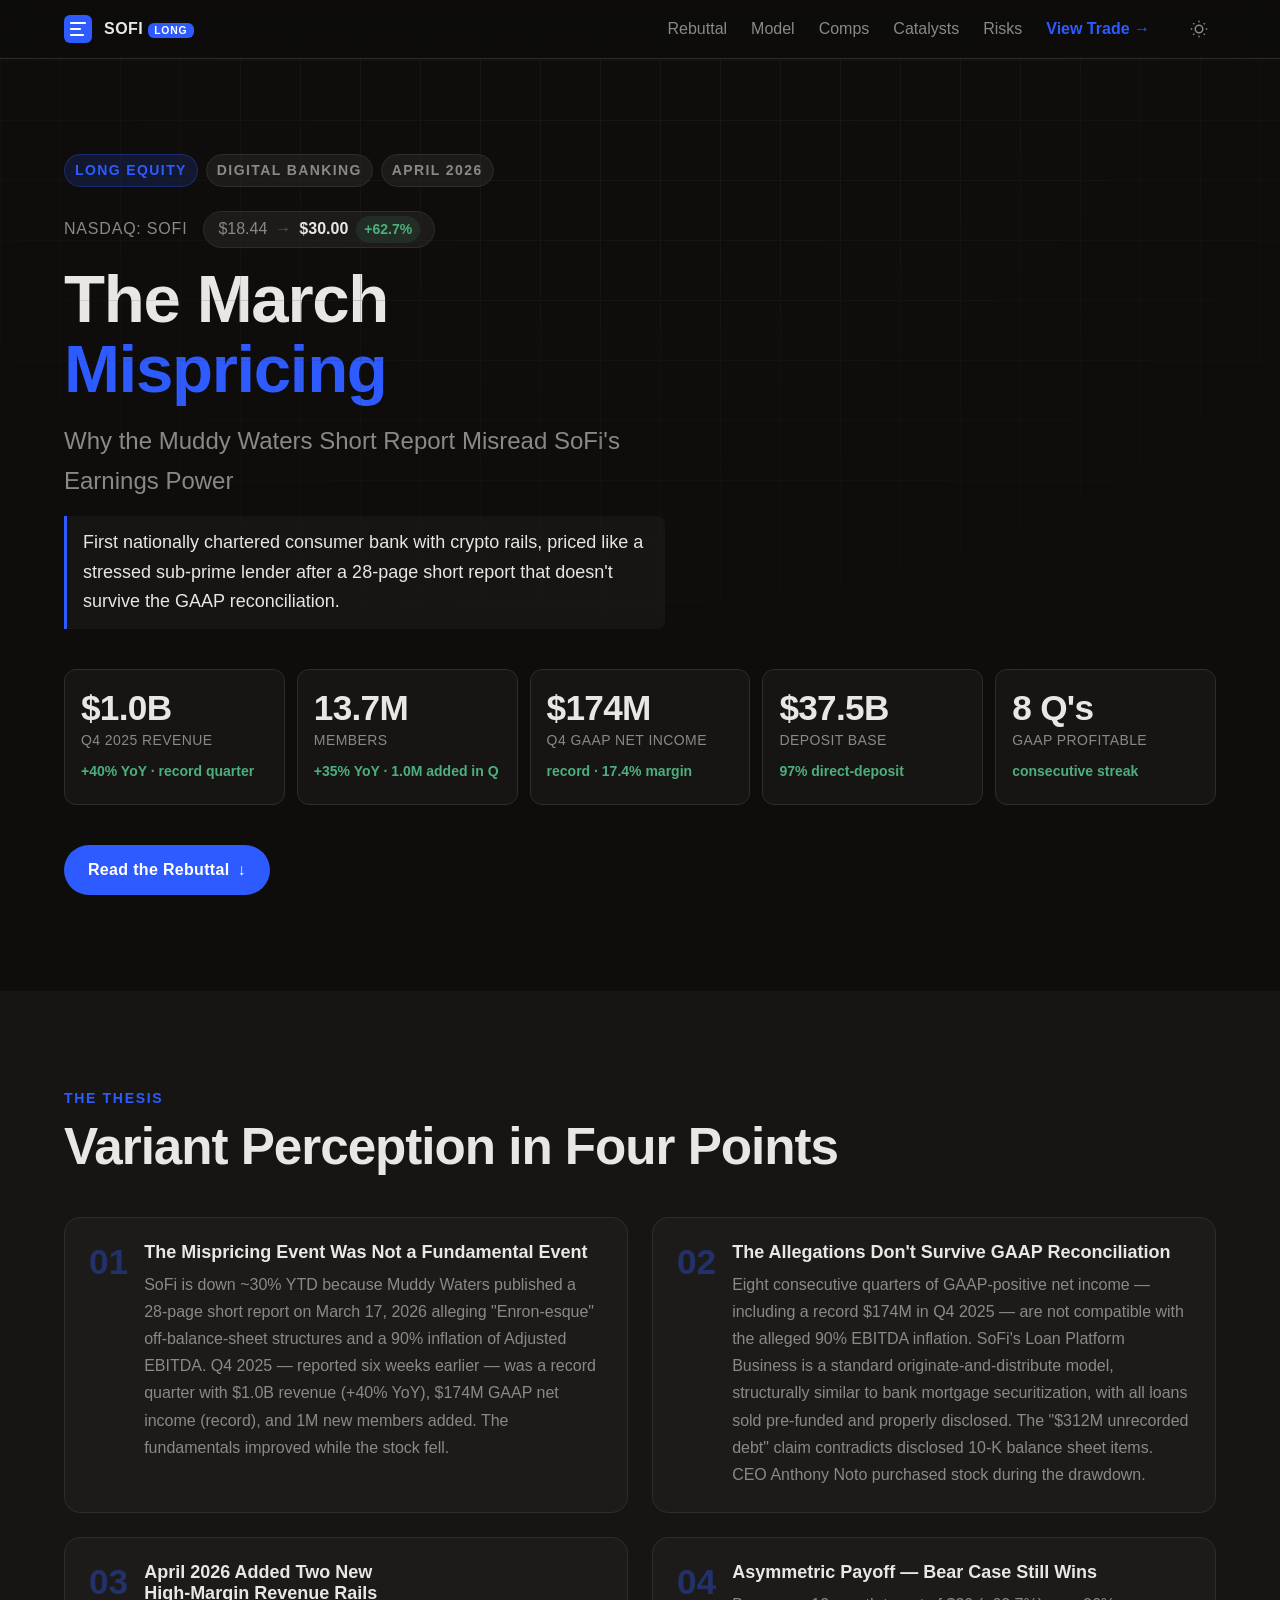
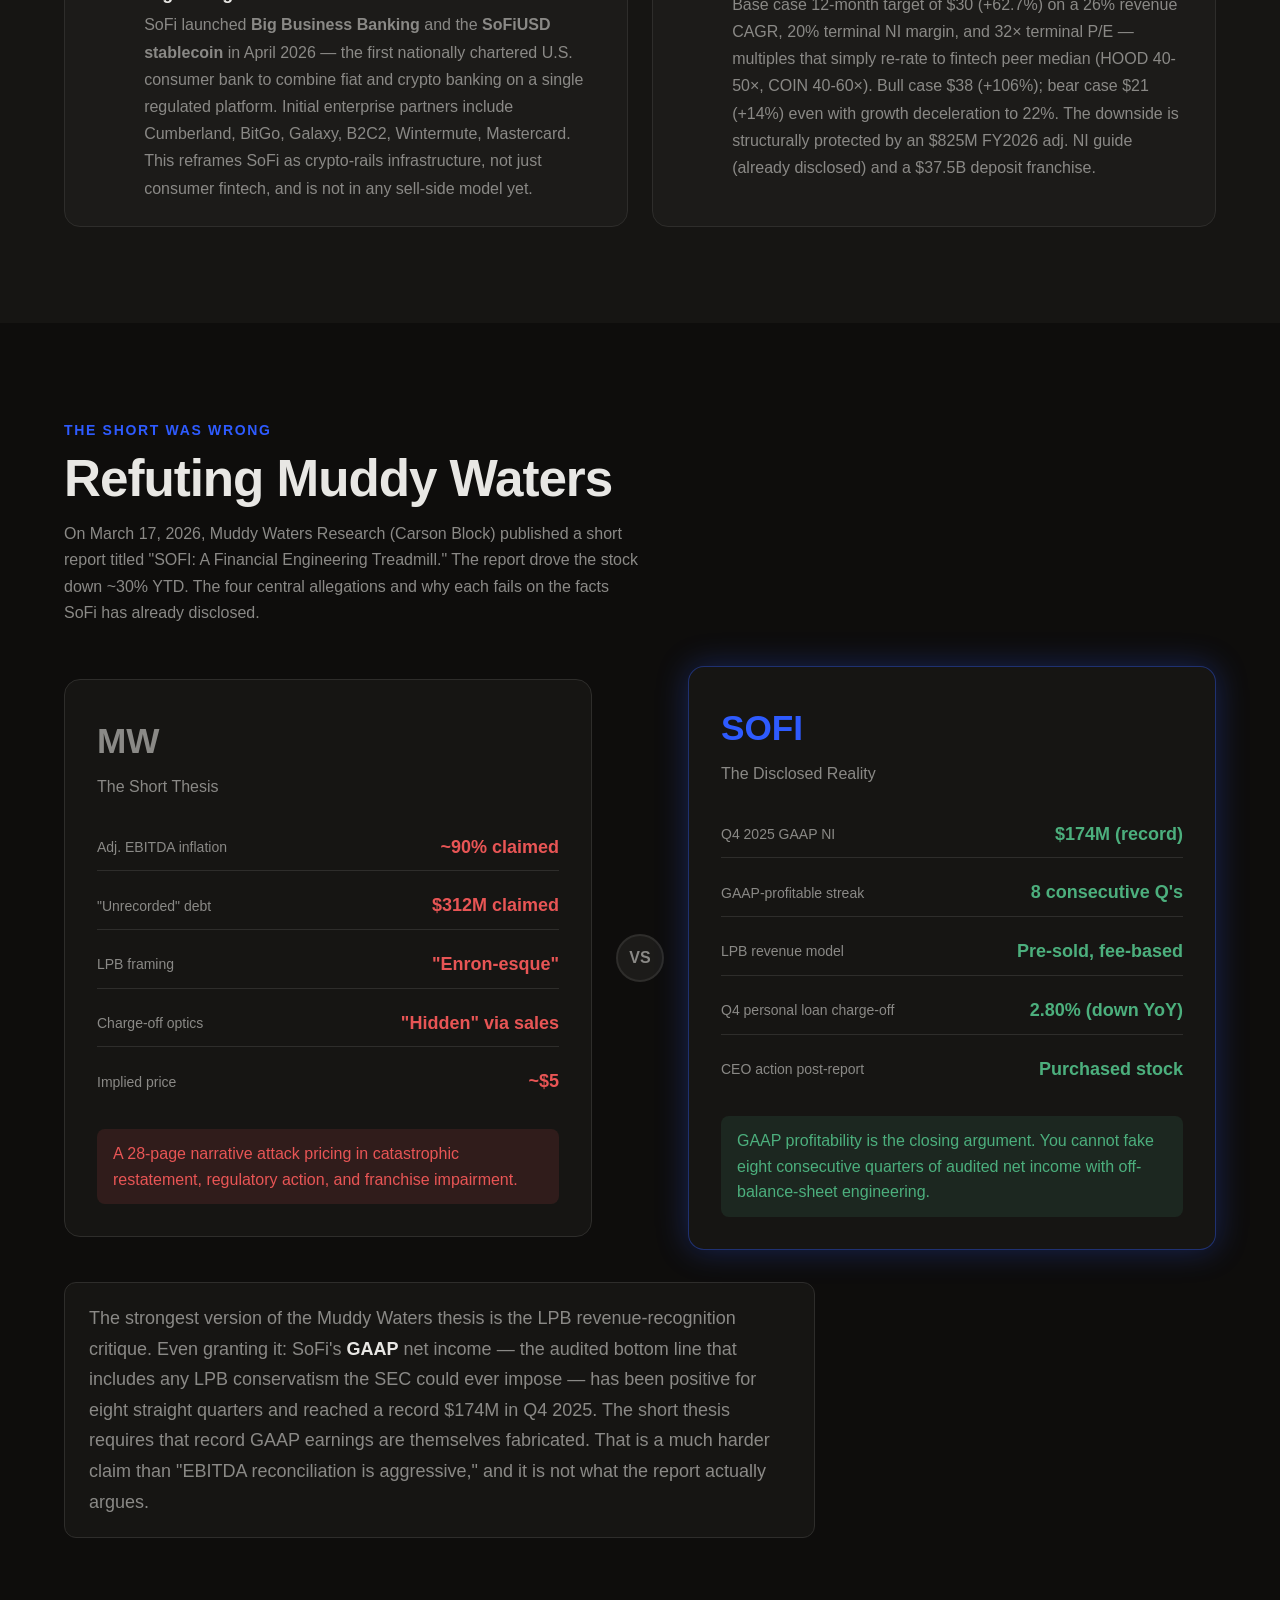
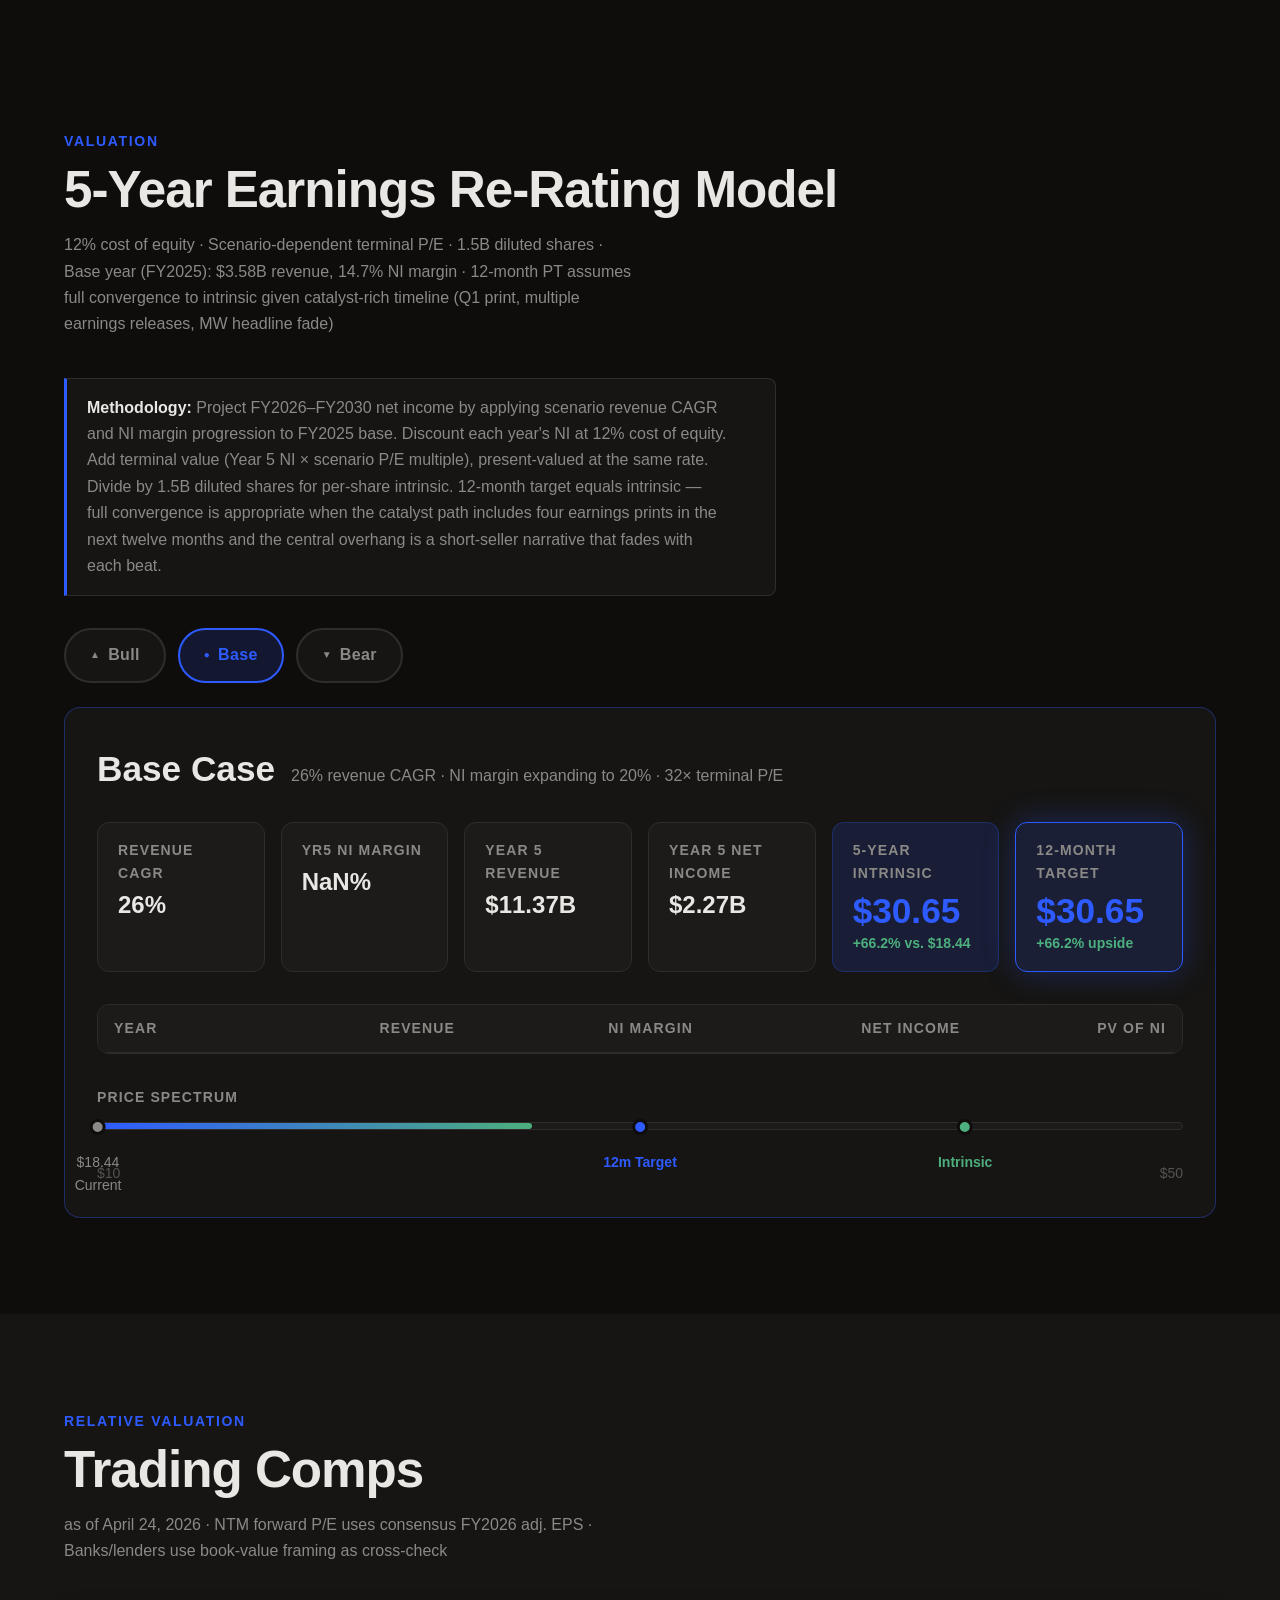
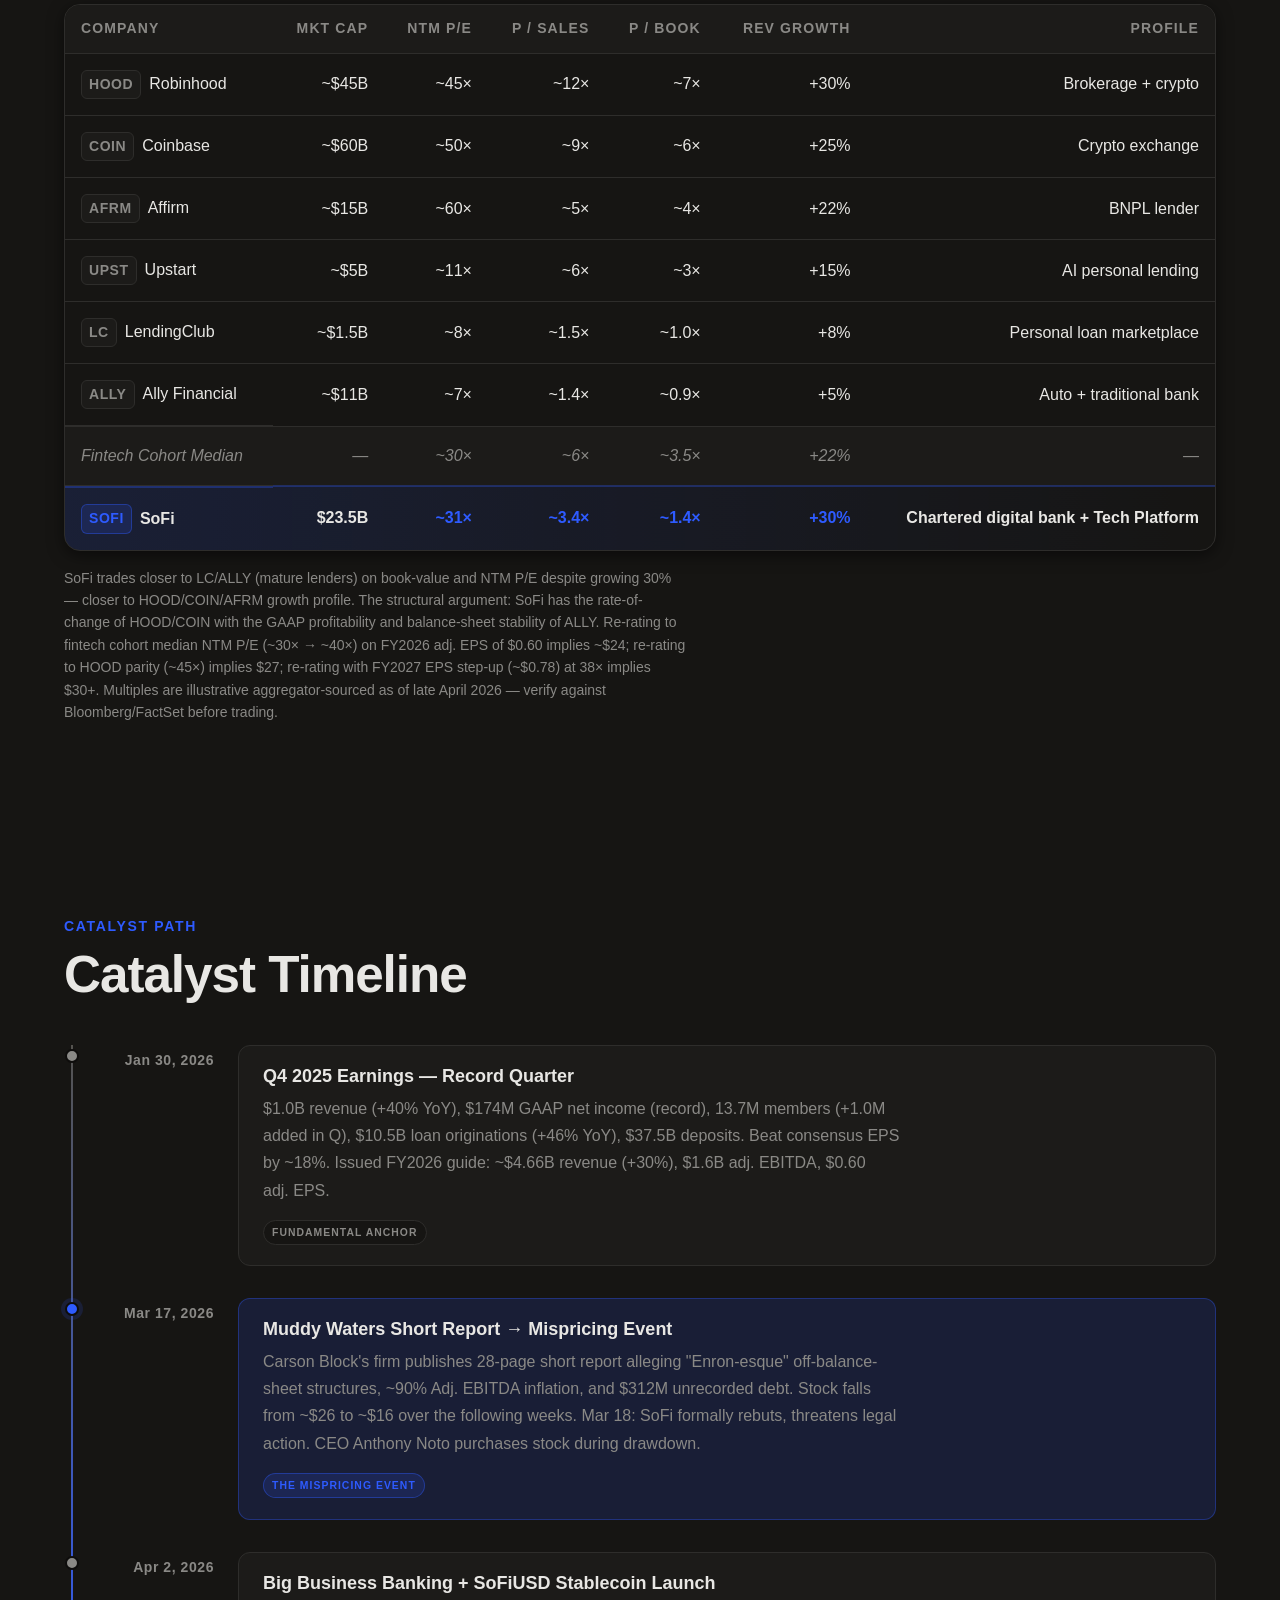
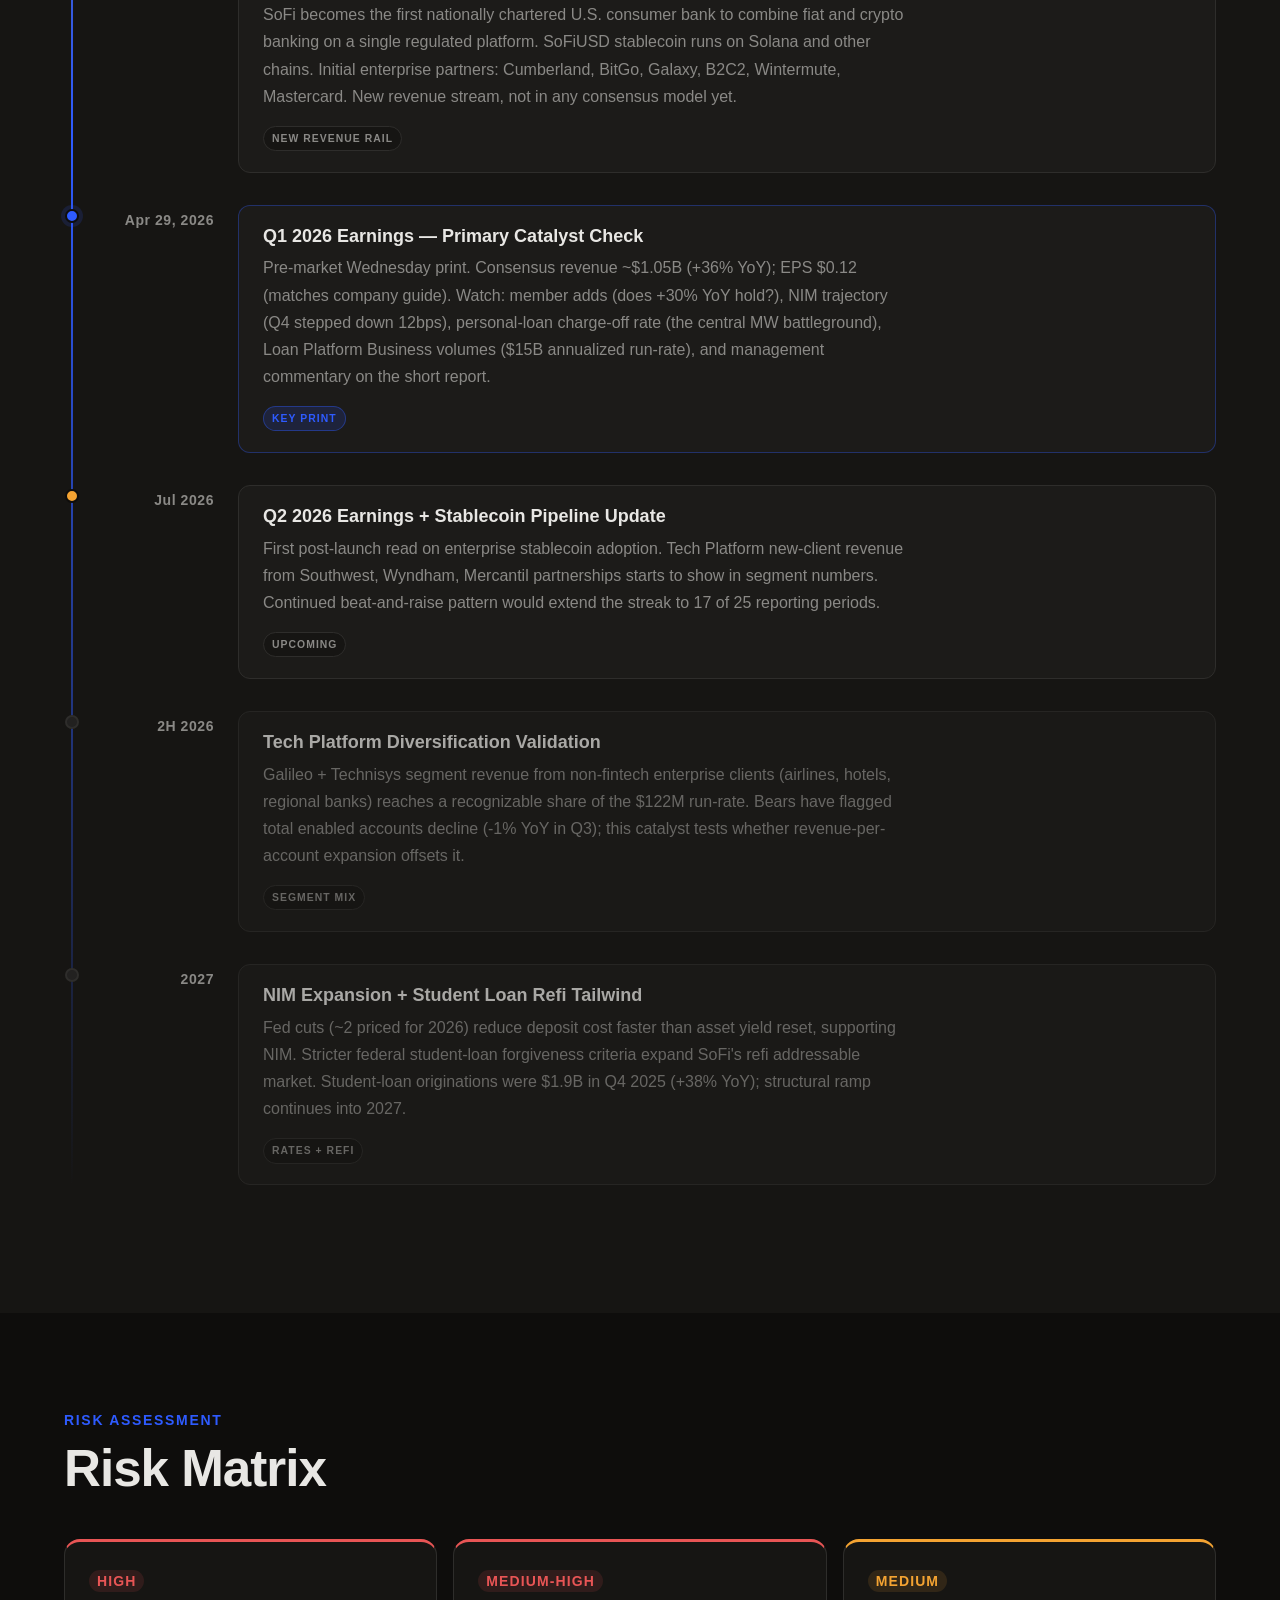
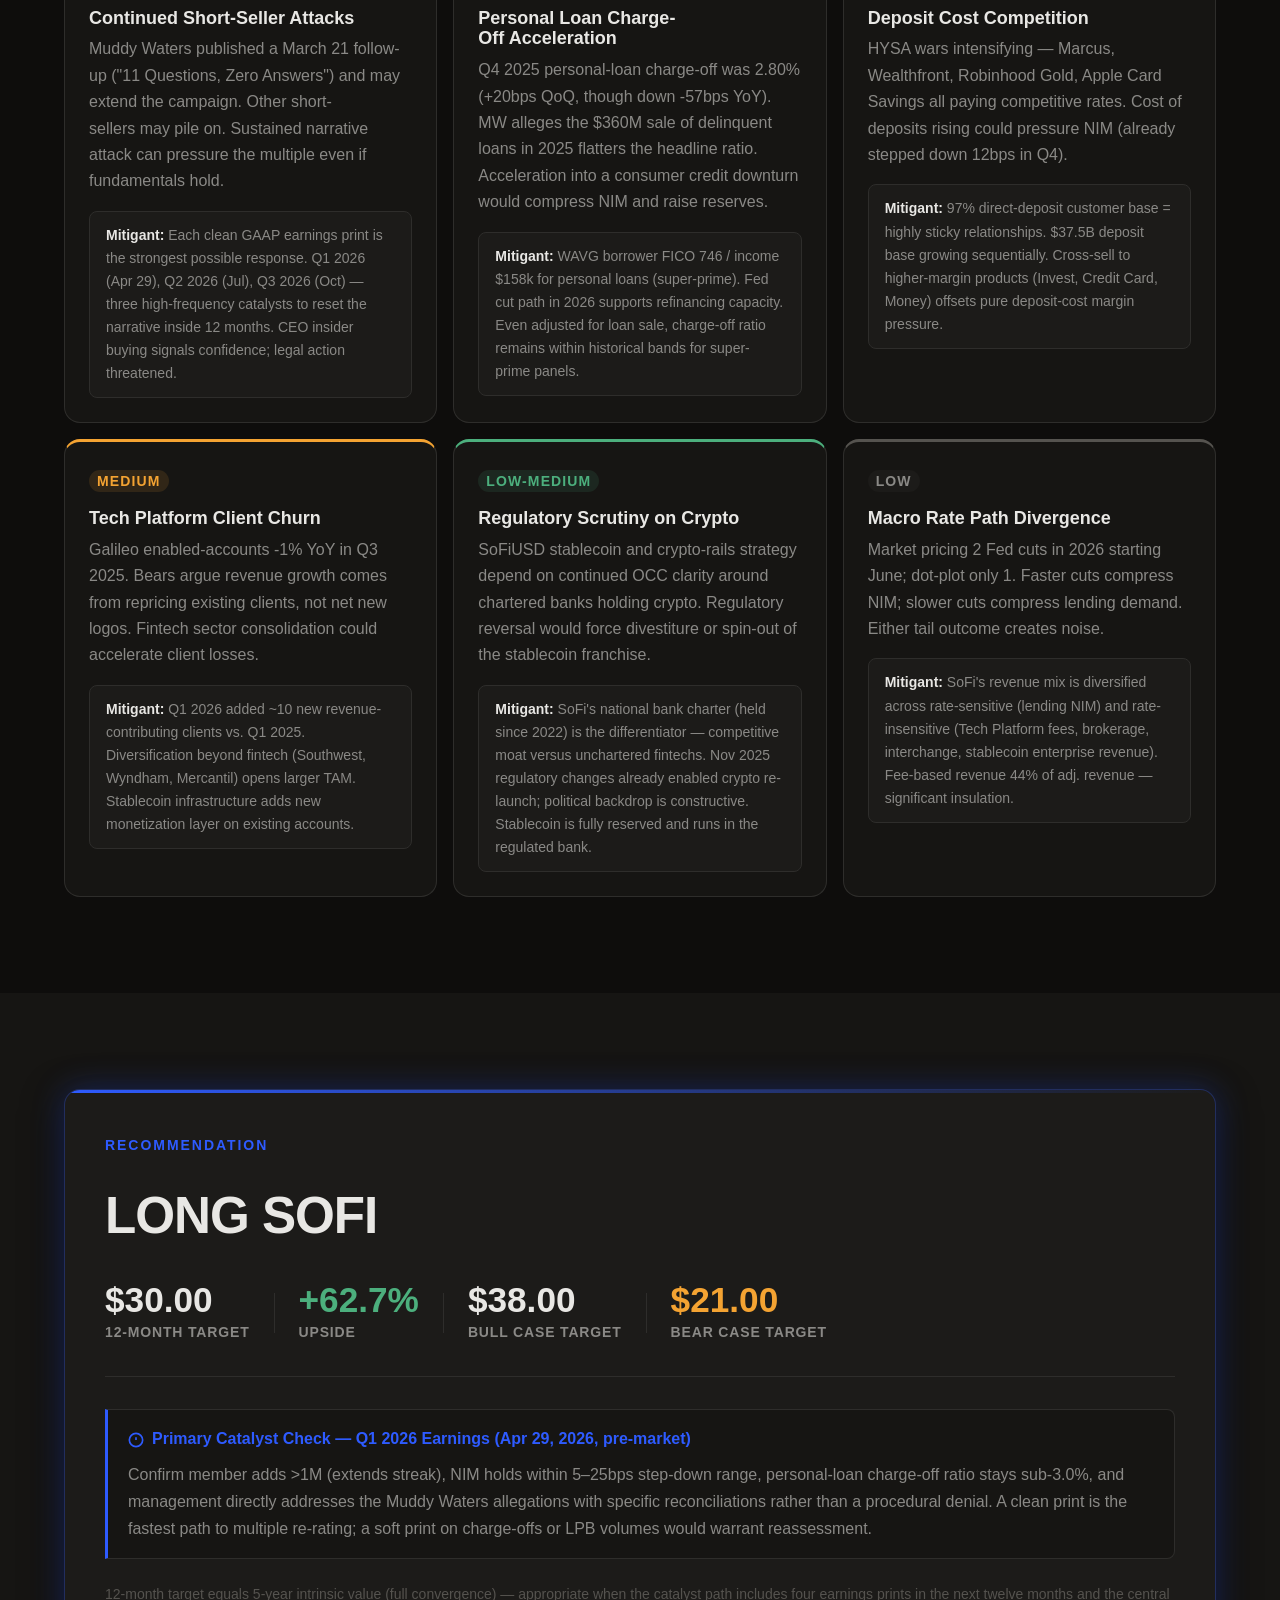
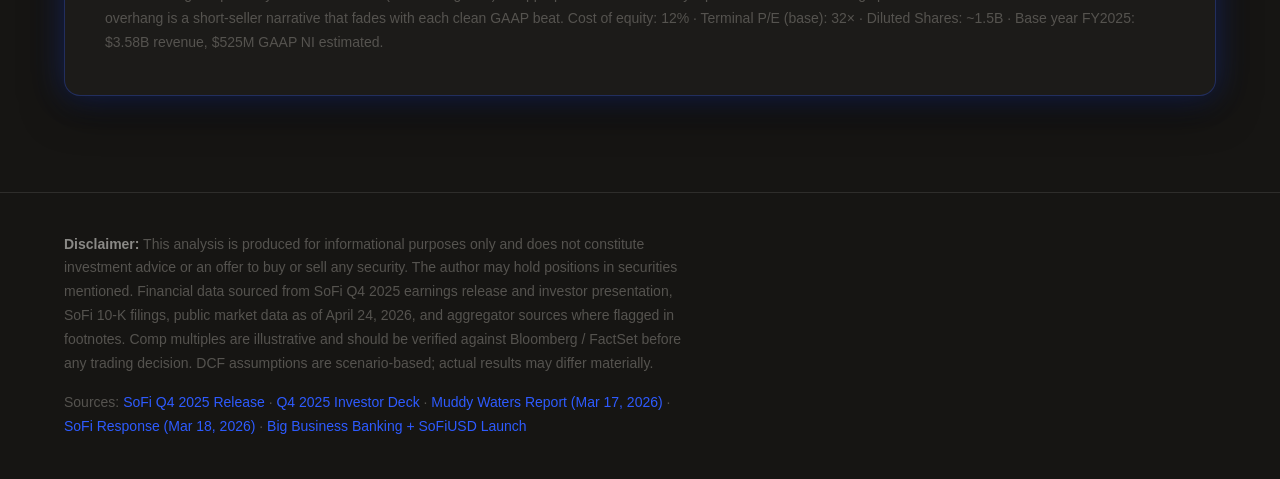
==== web-app/index.html @ 5407e8a3 "Initial commit: SoFi long thesis (The March Mispricing) 12-month PT  (+62.7% from .44). Refutes the " ====
<!DOCTYPE html>
<html lang="en" data-theme="dark">
<head>
  <meta charset="UTF-8" />
  <meta name="viewport" content="width=device-width, initial-scale=1.0" />
  <title>The March Mispricing — SOFI Investment Thesis</title>
  <meta name="description" content="Long SoFi Technologies. Why the March 17, 2026 Muddy Waters short report misread the franchise — and what the Q1 2026 earnings setup looks like." />

  <!-- Fonts -->
  <link href="https://api.fontshare.com/v2/css?f[]=cabinet-grotesk@400,500,700,800&f[]=satoshi@300,400,500,700&display=swap" rel="stylesheet" />

  <link rel="stylesheet" href="style.css" />
</head>
<body>

<!-- ═══════════════════════════════════════════════
     NAV
════════════════════════════════════════════════ -->
<nav class="nav" id="nav">
  <div class="nav-inner">
    <div class="nav-logo">
      <svg width="28" height="28" viewBox="0 0 28 28" fill="none" aria-label="SOFI thesis">
        <rect width="28" height="28" rx="6" fill="#2E5BFF"/>
        <path d="M7 8h14M7 14h9M7 20h12" stroke="#fff" stroke-width="2.2" stroke-linecap="round"/>
      </svg>
      <span class="nav-brand">SOFI <span class="nav-badge">LONG</span></span>
    </div>
    <div class="nav-links">
      <a href="#rebuttal">Rebuttal</a>
      <a href="#dcf">Model</a>
      <a href="#comps">Comps</a>
      <a href="#catalysts">Catalysts</a>
      <a href="#risks">Risks</a>
      <a href="#recommendation" class="nav-cta">View Trade →</a>
    </div>
    <button class="theme-toggle" data-theme-toggle aria-label="Toggle theme">
      <svg width="18" height="18" viewBox="0 0 24 24" fill="none" stroke="currentColor" stroke-width="2"><path d="M21 12.79A9 9 0 1 1 11.21 3 7 7 0 0 0 21 12.79z"/></svg>
    </button>
  </div>
</nav>

<!-- ═══════════════════════════════════════════════
     HERO
════════════════════════════════════════════════ -->
<section class="hero" id="hero">
  <div class="hero-grid-bg" aria-hidden="true"></div>
  <div class="container">
    <div class="hero-eyebrow">
      <span class="tag tag-red">LONG EQUITY</span>
      <span class="tag tag-muted">DIGITAL BANKING</span>
      <span class="tag tag-muted">APRIL 2026</span>
    </div>

    <div class="hero-ticker-row">
      <span class="hero-ticker">NASDAQ: SOFI</span>
      <div class="hero-price-pill">
        <span class="hero-price-current">$18.44</span>
        <span class="hero-price-arrow">→</span>
        <span class="hero-price-target">$30.00</span>
        <span class="hero-price-upside">+62.7%</span>
      </div>
    </div>

    <h1 class="hero-title">The March<br/><em>Mispricing</em></h1>
    <p class="hero-subtitle">Why the Muddy Waters Short Report Misread SoFi's Earnings Power</p>
    <p class="hero-thesis-line">First nationally chartered consumer bank with crypto rails, priced like a stressed sub-prime lender after a 28-page short report that doesn't survive the GAAP reconciliation.</p>

    <div class="hero-kpis">
      <div class="kpi-card">
        <div class="kpi-value">$1.0B</div>
        <div class="kpi-label">Q4 2025 Revenue</div>
        <div class="kpi-delta kpi-delta-good">+40% YoY · record quarter</div>
      </div>
      <div class="kpi-card">
        <div class="kpi-value">13.7M</div>
        <div class="kpi-label">Members</div>
        <div class="kpi-delta kpi-delta-good">+35% YoY · 1.0M added in Q</div>
      </div>
      <div class="kpi-card">
        <div class="kpi-value">$174M</div>
        <div class="kpi-label">Q4 GAAP Net Income</div>
        <div class="kpi-delta kpi-delta-good">record · 17.4% margin</div>
      </div>
      <div class="kpi-card">
        <div class="kpi-value">$37.5B</div>
        <div class="kpi-label">Deposit Base</div>
        <div class="kpi-delta kpi-delta-good">97% direct-deposit</div>
      </div>
      <div class="kpi-card">
        <div class="kpi-value">8 Q's</div>
        <div class="kpi-label">GAAP Profitable</div>
        <div class="kpi-delta kpi-delta-good">consecutive streak</div>
      </div>
    </div>

    <a href="#rebuttal" class="hero-cta">Read the Rebuttal <span aria-hidden="true">↓</span></a>
  </div>
</section>

<!-- ═══════════════════════════════════════════════
     EXECUTIVE SUMMARY
════════════════════════════════════════════════ -->
<section class="section exec-summary" id="summary">
  <div class="container">
    <div class="section-header">
      <span class="section-label">The Thesis</span>
      <h2>Variant Perception in Four Points</h2>
    </div>
    <div class="exec-bullets">
      <div class="exec-bullet">
        <div class="bullet-number">01</div>
        <div class="bullet-content">
          <h3>The Mispricing Event Was Not a Fundamental Event</h3>
          <p>SoFi is down ~30% YTD because Muddy Waters published a 28-page short report on March 17, 2026 alleging "Enron-esque" off-balance-sheet structures and a 90% inflation of Adjusted EBITDA. Q4 2025 — reported six weeks earlier — was a record quarter with $1.0B revenue (+40% YoY), $174M GAAP net income (record), and 1M new members added. The fundamentals improved while the stock fell.</p>
        </div>
      </div>
      <div class="exec-bullet">
        <div class="bullet-number">02</div>
        <div class="bullet-content">
          <h3>The Allegations Don't Survive GAAP Reconciliation</h3>
          <p>Eight consecutive quarters of GAAP-positive net income — including a record $174M in Q4 2025 — are not compatible with the alleged 90% EBITDA inflation. SoFi's Loan Platform Business is a standard originate-and-distribute model, structurally similar to bank mortgage securitization, with all loans sold pre-funded and properly disclosed. The "$312M unrecorded debt" claim contradicts disclosed 10-K balance sheet items. CEO Anthony Noto purchased stock during the drawdown.</p>
        </div>
      </div>
      <div class="exec-bullet">
        <div class="bullet-number">03</div>
        <div class="bullet-content">
          <h3>April 2026 Added Two New High-Margin Revenue Rails</h3>
          <p>SoFi launched <strong>Big Business Banking</strong> and the <strong>SoFiUSD stablecoin</strong> in April 2026 — the first nationally chartered U.S. consumer bank to combine fiat and crypto banking on a single regulated platform. Initial enterprise partners include Cumberland, BitGo, Galaxy, B2C2, Wintermute, Mastercard. This reframes SoFi as crypto-rails infrastructure, not just consumer fintech, and is not in any sell-side model yet.</p>
        </div>
      </div>
      <div class="exec-bullet">
        <div class="bullet-number">04</div>
        <div class="bullet-content">
          <h3>Asymmetric Payoff — Bear Case Still Wins</h3>
          <p>Base case 12-month target of $30 (+62.7%) on a 26% revenue CAGR, 20% terminal NI margin, and 32× terminal P/E — multiples that simply re-rate to fintech peer median (HOOD 40-50×, COIN 40-60×). Bull case $38 (+106%); bear case $21 (+14%) even with growth deceleration to 22%. The downside is structurally protected by an $825M FY2026 adj. NI guide (already disclosed) and a $37.5B deposit franchise.</p>
        </div>
      </div>
    </div>
  </div>
</section>

<!-- ═══════════════════════════════════════════════
     REFUTING MUDDY WATERS
════════════════════════════════════════════════ -->
<section class="section why-not-section" id="rebuttal">
  <div class="container">
    <div class="section-header">
      <span class="section-label">The Short Was Wrong</span>
      <h2>Refuting Muddy Waters</h2>
      <p class="section-desc">On March 17, 2026, Muddy Waters Research (Carson Block) published a short report titled "SOFI: A Financial Engineering Treadmill." The report drove the stock down ~30% YTD. The four central allegations and why each fails on the facts SoFi has already disclosed.</p>
    </div>

    <div class="versus-grid">
      <div class="versus-card versus-card-crwd">
        <div class="versus-ticker">MW</div>
        <div class="versus-name">The Short Thesis</div>
        <div class="versus-metrics">
          <div class="versus-metric">
            <span class="versus-metric-label">Adj. EBITDA inflation</span>
            <span class="versus-metric-value versus-bad">~90% claimed</span>
          </div>
          <div class="versus-metric">
            <span class="versus-metric-label">"Unrecorded" debt</span>
            <span class="versus-metric-value versus-bad">$312M claimed</span>
          </div>
          <div class="versus-metric">
            <span class="versus-metric-label">LPB framing</span>
            <span class="versus-metric-value versus-bad">"Enron-esque"</span>
          </div>
          <div class="versus-metric">
            <span class="versus-metric-label">Charge-off optics</span>
            <span class="versus-metric-value versus-bad">"Hidden" via sales</span>
          </div>
          <div class="versus-metric">
            <span class="versus-metric-label">Implied price</span>
            <span class="versus-metric-value versus-bad">~$5</span>
          </div>
        </div>
        <div class="versus-verdict versus-verdict-crwd">
          A 28-page narrative attack pricing in catastrophic restatement, regulatory action, and franchise impairment.
        </div>
      </div>

      <div class="versus-divider">
        <div class="versus-vs">VS</div>
      </div>

      <div class="versus-card versus-card-sofi">
        <div class="versus-ticker versus-ticker-sofi">SOFI</div>
        <div class="versus-name">The Disclosed Reality</div>
        <div class="versus-metrics">
          <div class="versus-metric">
            <span class="versus-metric-label">Q4 2025 GAAP NI</span>
            <span class="versus-metric-value versus-good">$174M (record)</span>
          </div>
          <div class="versus-metric">
            <span class="versus-metric-label">GAAP-profitable streak</span>
            <span class="versus-metric-value versus-good">8 consecutive Q's</span>
          </div>
          <div class="versus-metric">
            <span class="versus-metric-label">LPB revenue model</span>
            <span class="versus-metric-value versus-good">Pre-sold, fee-based</span>
          </div>
          <div class="versus-metric">
            <span class="versus-metric-label">Q4 personal loan charge-off</span>
            <span class="versus-metric-value versus-good">2.80% (down YoY)</span>
          </div>
          <div class="versus-metric">
            <span class="versus-metric-label">CEO action post-report</span>
            <span class="versus-metric-value versus-good">Purchased stock</span>
          </div>
        </div>
        <div class="versus-verdict versus-verdict-sofi">
          GAAP profitability is the closing argument. You cannot fake eight consecutive quarters of audited net income with off-balance-sheet engineering.
        </div>
      </div>
    </div>

    <div class="vs-summary">
      The strongest version of the Muddy Waters thesis is the LPB revenue-recognition critique. Even granting it: SoFi's <em>GAAP</em> net income — the audited bottom line that includes any LPB conservatism the SEC could ever impose — has been positive for eight straight quarters and reached a record $174M in Q4 2025. The short thesis requires that record GAAP earnings are themselves fabricated. That is a much harder claim than "EBITDA reconciliation is aggressive," and it is not what the report actually argues.
    </div>
  </div>
</section>

<!-- ═══════════════════════════════════════════════
     EARNINGS RE-RATING MODEL
════════════════════════════════════════════════ -->
<section class="section dcf-section" id="dcf">
  <div class="container">
    <div class="section-header">
      <span class="section-label">Valuation</span>
      <h2>5-Year Earnings Re-Rating Model</h2>
      <p class="section-desc">12% cost of equity · Scenario-dependent terminal P/E · 1.5B diluted shares · Base year (FY2025): $3.58B revenue, 14.7% NI margin · 12-month PT assumes full convergence to intrinsic given catalyst-rich timeline (Q1 print, multiple earnings releases, MW headline fade)</p>
    </div>

    <div class="dcf-methodology">
      <p><strong>Methodology:</strong> Project FY2026–FY2030 net income by applying scenario revenue CAGR and NI margin progression to FY2025 base. Discount each year's NI at 12% cost of equity. Add terminal value (Year 5 NI × scenario P/E multiple), present-valued at the same rate. Divide by 1.5B diluted shares for per-share intrinsic. 12-month target equals intrinsic — full convergence is appropriate when the catalyst path includes four earnings prints in the next twelve months and the central overhang is a short-seller narrative that fades with each beat.</p>
    </div>

    <!-- Scenario Toggles -->
    <div class="scenario-toggles" role="tablist" aria-label="Scenarios">
      <button class="scenario-btn scenario-btn--bull" role="tab" data-scenario="bull" aria-selected="false" aria-controls="scenario-panel">
        <span class="scenario-icon">▲</span> Bull
      </button>
      <button class="scenario-btn scenario-btn--base active" role="tab" data-scenario="base" aria-selected="true" aria-controls="scenario-panel">
        <span class="scenario-icon">●</span> Base
      </button>
      <button class="scenario-btn scenario-btn--bear" role="tab" data-scenario="bear" aria-selected="false" aria-controls="scenario-panel">
        <span class="scenario-icon">▼</span> Bear
      </button>
    </div>

    <!-- Scenario Panel -->
    <div class="scenario-panel" id="scenario-panel" role="tabpanel">
      <div class="scenario-headline">
        <span class="scenario-name" id="sc-name">Base Case</span>
        <span class="scenario-desc-text" id="sc-desc">26% revenue CAGR · NI margin expanding to 20% · 32× terminal P/E</span>
      </div>

      <div class="dcf-metrics">
        <div class="dcf-metric">
          <div class="dcf-metric-label">Revenue CAGR</div>
          <div class="dcf-metric-value" id="sc-cagr">26%</div>
        </div>
        <div class="dcf-metric">
          <div class="dcf-metric-label">Yr5 NI Margin</div>
          <div class="dcf-metric-value" id="sc-fcf-margin">20%</div>
        </div>
        <div class="dcf-metric">
          <div class="dcf-metric-label">Year 5 Revenue</div>
          <div class="dcf-metric-value" id="sc-yr5-rev">$11.40B</div>
        </div>
        <div class="dcf-metric">
          <div class="dcf-metric-label">Year 5 Net Income</div>
          <div class="dcf-metric-value" id="sc-yr5-fcf">$2.28B</div>
        </div>
        <div class="dcf-metric dcf-metric--highlight">
          <div class="dcf-metric-label">5-Year Intrinsic</div>
          <div class="dcf-metric-value" id="sc-intrinsic">$30.00</div>
          <div class="dcf-metric-sub" id="sc-intrinsic-upside">+62.7% vs. $18.44</div>
        </div>
        <div class="dcf-metric dcf-metric--primary">
          <div class="dcf-metric-label">12-Month Target</div>
          <div class="dcf-metric-value" id="sc-target">$30.00</div>
          <div class="dcf-metric-sub" id="sc-target-upside">+62.7% upside</div>
        </div>
      </div>

      <!-- Year-by-year table -->
      <div class="dcf-table-wrap">
        <table class="dcf-table" id="dcf-table">
          <thead>
            <tr>
              <th>Year</th>
              <th>Revenue</th>
              <th>NI Margin</th>
              <th>Net Income</th>
              <th>PV of NI</th>
            </tr>
          </thead>
          <tbody id="dcf-tbody">
            <!-- filled by JS -->
          </tbody>
        </table>
      </div>

      <!-- Visual price bar -->
      <div class="price-bar-wrap">
        <div class="price-bar-label">Price Spectrum</div>
        <div class="price-bar-track">
          <div class="price-bar-fill" id="price-bar-fill"></div>
          <div class="price-bar-marker" id="price-bar-current" style="left:0%">
            <span class="price-bar-tag">$18.44<br/>Current</span>
          </div>
          <div class="price-bar-marker price-bar-marker--target" id="price-bar-target" style="left:50%">
            <span class="price-bar-tag">12m Target</span>
          </div>
          <div class="price-bar-marker price-bar-marker--intrinsic" id="price-bar-intrinsic" style="left:80%">
            <span class="price-bar-tag">Intrinsic</span>
          </div>
        </div>
        <div class="price-bar-endpoints">
          <span>$10</span>
          <span id="price-bar-max-label">$50</span>
        </div>
      </div>
    </div>
  </div>
</section>

<!-- ═══════════════════════════════════════════════
     TRADING COMPS
════════════════════════════════════════════════ -->
<section class="section comps-section" id="comps">
  <div class="container">
    <div class="section-header">
      <span class="section-label">Relative Valuation</span>
      <h2>Trading Comps</h2>
      <p class="section-desc">as of April 24, 2026 · NTM forward P/E uses consensus FY2026 adj. EPS · Banks/lenders use book-value framing as cross-check</p>
    </div>

    <div class="comps-table-wrap">
      <table class="comps-table">
        <thead>
          <tr>
            <th>Company</th>
            <th>Mkt Cap</th>
            <th>NTM P/E</th>
            <th>P / Sales</th>
            <th>P / Book</th>
            <th>Rev Growth</th>
            <th>Profile</th>
          </tr>
        </thead>
        <tbody>
          <tr class="comps-row">
            <td class="comps-ticker"><span class="ticker-badge">HOOD</span> Robinhood</td>
            <td>~$45B</td>
            <td>~45×</td>
            <td>~12×</td>
            <td>~7×</td>
            <td>+30%</td>
            <td>Brokerage + crypto</td>
          </tr>
          <tr class="comps-row">
            <td class="comps-ticker"><span class="ticker-badge">COIN</span> Coinbase</td>
            <td>~$60B</td>
            <td>~50×</td>
            <td>~9×</td>
            <td>~6×</td>
            <td>+25%</td>
            <td>Crypto exchange</td>
          </tr>
          <tr class="comps-row">
            <td class="comps-ticker"><span class="ticker-badge">AFRM</span> Affirm</td>
            <td>~$15B</td>
            <td>~60×</td>
            <td>~5×</td>
            <td>~4×</td>
            <td>+22%</td>
            <td>BNPL lender</td>
          </tr>
          <tr class="comps-row">
            <td class="comps-ticker"><span class="ticker-badge">UPST</span> Upstart</td>
            <td>~$5B</td>
            <td>~11×</td>
            <td>~6×</td>
            <td>~3×</td>
            <td>+15%</td>
            <td>AI personal lending</td>
          </tr>
          <tr class="comps-row">
            <td class="comps-ticker"><span class="ticker-badge">LC</span> LendingClub</td>
            <td>~$1.5B</td>
            <td>~8×</td>
            <td>~1.5×</td>
            <td>~1.0×</td>
            <td>+8%</td>
            <td>Personal loan marketplace</td>
          </tr>
          <tr class="comps-row">
            <td class="comps-ticker"><span class="ticker-badge">ALLY</span> Ally Financial</td>
            <td>~$11B</td>
            <td>~7×</td>
            <td>~1.4×</td>
            <td>~0.9×</td>
            <td>+5%</td>
            <td>Auto + traditional bank</td>
          </tr>
          <tr class="comps-row comps-row-median">
            <td class="comps-ticker"><em>Fintech Cohort Median</em></td>
            <td>—</td>
            <td>~30×</td>
            <td>~6×</td>
            <td>~3.5×</td>
            <td>+22%</td>
            <td>—</td>
          </tr>
          <tr class="comps-row comps-row-sofi">
            <td class="comps-ticker"><span class="ticker-badge ticker-badge-sofi">SOFI</span> <strong>SoFi</strong></td>
            <td><strong>$23.5B</strong></td>
            <td class="sofi-highlight"><strong>~31×</strong></td>
            <td class="sofi-highlight"><strong>~3.4×</strong></td>
            <td class="sofi-highlight"><strong>~1.4×</strong></td>
            <td class="sofi-highlight positive"><strong>+30%</strong></td>
            <td><strong>Chartered digital bank + Tech Platform</strong></td>
          </tr>
        </tbody>
      </table>
    </div>

    <div class="comps-footnote">
      SoFi trades closer to LC/ALLY (mature lenders) on book-value and NTM P/E despite growing 30% — closer to HOOD/COIN/AFRM growth profile. The structural argument: SoFi has the rate-of-change of HOOD/COIN with the GAAP profitability and balance-sheet stability of ALLY. Re-rating to fintech cohort median NTM P/E (~30× → ~40×) on FY2026 adj. EPS of $0.60 implies ~$24; re-rating to HOOD parity (~45×) implies $27; re-rating with FY2027 EPS step-up (~$0.78) at 38× implies $30+. Multiples are illustrative aggregator-sourced as of late April 2026 — verify against Bloomberg/FactSet before trading.
    </div>
  </div>
</section>

<!-- ═══════════════════════════════════════════════
     CATALYST TIMELINE
════════════════════════════════════════════════ -->
<section class="section catalyst-section" id="catalysts">
  <div class="container">
    <div class="section-header">
      <span class="section-label">Catalyst Path</span>
      <h2>Catalyst Timeline</h2>
    </div>

    <div class="timeline">

      <div class="timeline-item timeline-past">
        <div class="timeline-dot timeline-dot-past"></div>
        <div class="timeline-date">Jan 30, 2026</div>
        <div class="timeline-content">
          <h3>Q4 2025 Earnings — Record Quarter</h3>
          <p>$1.0B revenue (+40% YoY), $174M GAAP net income (record), 13.7M members (+1.0M added in Q), $10.5B loan originations (+46% YoY), $37.5B deposits. Beat consensus EPS by ~18%. Issued FY2026 guide: ~$4.66B revenue (+30%), $1.6B adj. EBITDA, $0.60 adj. EPS.</p>
          <span class="timeline-tag">FUNDAMENTAL ANCHOR</span>
        </div>
      </div>

      <div class="timeline-item timeline-past timeline-item-red">
        <div class="timeline-dot timeline-dot-red"></div>
        <div class="timeline-date">Mar 17, 2026</div>
        <div class="timeline-content">
          <h3>Muddy Waters Short Report → Mispricing Event</h3>
          <p>Carson Block's firm publishes 28-page short report alleging "Enron-esque" off-balance-sheet structures, ~90% Adj. EBITDA inflation, and $312M unrecorded debt. Stock falls from ~$26 to ~$16 over the following weeks. Mar 18: SoFi formally rebuts, threatens legal action. CEO Anthony Noto purchases stock during drawdown.</p>
          <span class="timeline-tag timeline-tag-red">THE MISPRICING EVENT</span>
        </div>
      </div>

      <div class="timeline-item timeline-past">
        <div class="timeline-dot timeline-dot-past"></div>
        <div class="timeline-date">Apr 2, 2026</div>
        <div class="timeline-content">
          <h3>Big Business Banking + SoFiUSD Stablecoin Launch</h3>
          <p>SoFi becomes the first nationally chartered U.S. consumer bank to combine fiat and crypto banking on a single regulated platform. SoFiUSD stablecoin runs on Solana and other chains. Initial enterprise partners: Cumberland, BitGo, Galaxy, B2C2, Wintermute, Mastercard. New revenue stream, not in any consensus model yet.</p>
          <span class="timeline-tag">NEW REVENUE RAIL</span>
        </div>
      </div>

      <div class="timeline-item timeline-upcoming timeline-item-primary">
        <div class="timeline-dot timeline-dot-primary"></div>
        <div class="timeline-date">Apr 29, 2026</div>
        <div class="timeline-content">
          <h3>Q1 2026 Earnings — Primary Catalyst Check</h3>
          <p>Pre-market Wednesday print. Consensus revenue ~$1.05B (+36% YoY); EPS $0.12 (matches company guide). Watch: member adds (does +30% YoY hold?), NIM trajectory (Q4 stepped down 12bps), personal-loan charge-off rate (the central MW battleground), Loan Platform Business volumes ($15B annualized run-rate), and management commentary on the short report.</p>
          <span class="timeline-tag timeline-tag-primary">KEY PRINT</span>
        </div>
      </div>

      <div class="timeline-item timeline-upcoming">
        <div class="timeline-dot timeline-dot-upcoming"></div>
        <div class="timeline-date">Jul 2026</div>
        <div class="timeline-content">
          <h3>Q2 2026 Earnings + Stablecoin Pipeline Update</h3>
          <p>First post-launch read on enterprise stablecoin adoption. Tech Platform new-client revenue from Southwest, Wyndham, Mercantil partnerships starts to show in segment numbers. Continued beat-and-raise pattern would extend the streak to 17 of 25 reporting periods.</p>
          <span class="timeline-tag">UPCOMING</span>
        </div>
      </div>

      <div class="timeline-item timeline-future">
        <div class="timeline-dot timeline-dot-future"></div>
        <div class="timeline-date">2H 2026</div>
        <div class="timeline-content">
          <h3>Tech Platform Diversification Validation</h3>
          <p>Galileo + Technisys segment revenue from non-fintech enterprise clients (airlines, hotels, regional banks) reaches a recognizable share of the $122M run-rate. Bears have flagged total enabled accounts decline (-1% YoY in Q3); this catalyst tests whether revenue-per-account expansion offsets it.</p>
          <span class="timeline-tag">SEGMENT MIX</span>
        </div>
      </div>

      <div class="timeline-item timeline-future">
        <div class="timeline-dot timeline-dot-future"></div>
        <div class="timeline-date">2027</div>
        <div class="timeline-content">
          <h3>NIM Expansion + Student Loan Refi Tailwind</h3>
          <p>Fed cuts (~2 priced for 2026) reduce deposit cost faster than asset yield reset, supporting NIM. Stricter federal student-loan forgiveness criteria expand SoFi's refi addressable market. Student-loan originations were $1.9B in Q4 2025 (+38% YoY); structural ramp continues into 2027.</p>
          <span class="timeline-tag">RATES + REFI</span>
        </div>
      </div>

    </div>
  </div>
</section>

<!-- ═══════════════════════════════════════════════
     RISK MATRIX
════════════════════════════════════════════════ -->
<section class="section risk-section" id="risks">
  <div class="container">
    <div class="section-header">
      <span class="section-label">Risk Assessment</span>
      <h2>Risk Matrix</h2>
    </div>

    <div class="risk-grid">

      <div class="risk-card risk-medium-high">
        <div class="risk-header">
          <span class="risk-severity risk-severity-mh">HIGH</span>
        </div>
        <h3>Continued Short-Seller Attacks</h3>
        <p>Muddy Waters published a March 21 follow-up ("11 Questions, Zero Answers") and may extend the campaign. Other short-sellers may pile on. Sustained narrative attack can pressure the multiple even if fundamentals hold.</p>
        <div class="risk-mitigant">
          <strong>Mitigant:</strong> Each clean GAAP earnings print is the strongest possible response. Q1 2026 (Apr 29), Q2 2026 (Jul), Q3 2026 (Oct) — three high-frequency catalysts to reset the narrative inside 12 months. CEO insider buying signals confidence; legal action threatened.
        </div>
      </div>

      <div class="risk-card risk-medium-high">
        <div class="risk-header">
          <span class="risk-severity risk-severity-mh">MEDIUM-HIGH</span>
        </div>
        <h3>Personal Loan Charge-Off Acceleration</h3>
        <p>Q4 2025 personal-loan charge-off was 2.80% (+20bps QoQ, though down -57bps YoY). MW alleges the $360M sale of delinquent loans in 2025 flatters the headline ratio. Acceleration into a consumer credit downturn would compress NIM and raise reserves.</p>
        <div class="risk-mitigant">
          <strong>Mitigant:</strong> WAVG borrower FICO 746 / income $158k for personal loans (super-prime). Fed cut path in 2026 supports refinancing capacity. Even adjusted for loan sale, charge-off ratio remains within historical bands for super-prime panels.
        </div>
      </div>

      <div class="risk-card risk-medium">
        <div class="risk-header">
          <span class="risk-severity risk-severity-m">MEDIUM</span>
        </div>
        <h3>Deposit Cost Competition</h3>
        <p>HYSA wars intensifying — Marcus, Wealthfront, Robinhood Gold, Apple Card Savings all paying competitive rates. Cost of deposits rising could pressure NIM (already stepped down 12bps in Q4).</p>
        <div class="risk-mitigant">
          <strong>Mitigant:</strong> 97% direct-deposit customer base = highly sticky relationships. $37.5B deposit base growing sequentially. Cross-sell to higher-margin products (Invest, Credit Card, Money) offsets pure deposit-cost margin pressure.
        </div>
      </div>

      <div class="risk-card risk-medium">
        <div class="risk-header">
          <span class="risk-severity risk-severity-m">MEDIUM</span>
        </div>
        <h3>Tech Platform Client Churn</h3>
        <p>Galileo enabled-accounts -1% YoY in Q3 2025. Bears argue revenue growth comes from repricing existing clients, not net new logos. Fintech sector consolidation could accelerate client losses.</p>
        <div class="risk-mitigant">
          <strong>Mitigant:</strong> Q1 2026 added ~10 new revenue-contributing clients vs. Q1 2025. Diversification beyond fintech (Southwest, Wyndham, Mercantil) opens larger TAM. Stablecoin infrastructure adds new monetization layer on existing accounts.
        </div>
      </div>

      <div class="risk-card risk-low-medium">
        <div class="risk-header">
          <span class="risk-severity risk-severity-lm">LOW-MEDIUM</span>
        </div>
        <h3>Regulatory Scrutiny on Crypto</h3>
        <p>SoFiUSD stablecoin and crypto-rails strategy depend on continued OCC clarity around chartered banks holding crypto. Regulatory reversal would force divestiture or spin-out of the stablecoin franchise.</p>
        <div class="risk-mitigant">
          <strong>Mitigant:</strong> SoFi's national bank charter (held since 2022) is the differentiator — competitive moat versus unchartered fintechs. Nov 2025 regulatory changes already enabled crypto re-launch; political backdrop is constructive. Stablecoin is fully reserved and runs in the regulated bank.
        </div>
      </div>

      <div class="risk-card risk-low">
        <div class="risk-header">
          <span class="risk-severity risk-severity-l">LOW</span>
        </div>
        <h3>Macro Rate Path Divergence</h3>
        <p>Market pricing 2 Fed cuts in 2026 starting June; dot-plot only 1. Faster cuts compress NIM; slower cuts compress lending demand. Either tail outcome creates noise.</p>
        <div class="risk-mitigant">
          <strong>Mitigant:</strong> SoFi's revenue mix is diversified across rate-sensitive (lending NIM) and rate-insensitive (Tech Platform fees, brokerage, interchange, stablecoin enterprise revenue). Fee-based revenue 44% of adj. revenue — significant insulation.
        </div>
      </div>

    </div>
  </div>
</section>

<!-- ═══════════════════════════════════════════════
     RECOMMENDATION FOOTER CARD
════════════════════════════════════════════════ -->
<section class="section recommendation-section" id="recommendation">
  <div class="container">
    <div class="rec-card">
      <div class="rec-badge">RECOMMENDATION</div>
      <div class="rec-main">
        <div class="rec-action">LONG SOFI</div>
        <div class="rec-target-row">
          <div class="rec-metric">
            <div class="rec-metric-val">$30.00</div>
            <div class="rec-metric-label">12-Month Target</div>
          </div>
          <div class="rec-divider-v"></div>
          <div class="rec-metric">
            <div class="rec-metric-val rec-upside">+62.7%</div>
            <div class="rec-metric-label">Upside</div>
          </div>
          <div class="rec-divider-v"></div>
          <div class="rec-metric">
            <div class="rec-metric-val">$38.00</div>
            <div class="rec-metric-label">Bull Case Target</div>
          </div>
          <div class="rec-divider-v"></div>
          <div class="rec-metric">
            <div class="rec-metric-val rec-bear">$21.00</div>
            <div class="rec-metric-label">Bear Case Target</div>
          </div>
        </div>
      </div>

      <div class="rec-catalyst-check">
        <div class="rec-check-header">
          <svg width="16" height="16" viewBox="0 0 24 24" fill="none" stroke="currentColor" stroke-width="2.5"><circle cx="12" cy="12" r="10"/><path d="M12 8v4M12 16h.01"/></svg>
          Primary Catalyst Check — Q1 2026 Earnings (Apr 29, 2026, pre-market)
        </div>
        <p>Confirm member adds &gt;1M (extends streak), NIM holds within 5–25bps step-down range, personal-loan charge-off ratio stays sub-3.0%, and management directly addresses the Muddy Waters allegations with specific reconciliations rather than a procedural denial. A clean print is the fastest path to multiple re-rating; a soft print on charge-offs or LPB volumes would warrant reassessment.</p>
      </div>

      <div class="rec-methodology">
        12-month target equals 5-year intrinsic value (full convergence) — appropriate when the catalyst path includes four earnings prints in the next twelve months and the central overhang is a short-seller narrative that fades with each clean GAAP beat. Cost of equity: 12% · Terminal P/E (base): 32× · Diluted Shares: ~1.5B · Base year FY2025: $3.58B revenue, $525M GAAP NI estimated.
      </div>
    </div>
  </div>
</section>

<!-- ═══════════════════════════════════════════════
     PAGE FOOTER
════════════════════════════════════════════════ -->
<footer class="page-footer">
  <div class="container">
    <div class="footer-inner">
      <div class="footer-disclaimer">
        <strong>Disclaimer:</strong> This analysis is produced for informational purposes only and does not constitute investment advice or an offer to buy or sell any security. The author may hold positions in securities mentioned. Financial data sourced from SoFi Q4 2025 earnings release and investor presentation, SoFi 10-K filings, public market data as of April 24, 2026, and aggregator sources where flagged in footnotes. Comp multiples are illustrative and should be verified against Bloomberg / FactSet before any trading decision. DCF assumptions are scenario-based; actual results may differ materially.
      </div>
      <div class="footer-sources">
        Sources: <a href="https://s27.q4cdn.com/749715820/files/doc_financials/2025/q4/2025-Q4-Earnings-Release.pdf" target="_blank" rel="noopener">SoFi Q4 2025 Release</a> · <a href="https://s27.q4cdn.com/749715820/files/doc_financials/2025/q4/2025-Q4-Investor-Presentation-vFINAL.pdf" target="_blank" rel="noopener">Q4 2025 Investor Deck</a> · <a href="https://muddywatersresearch.com/research/2026/mw-short-0317/" target="_blank" rel="noopener">Muddy Waters Report (Mar 17, 2026)</a> · <a href="https://investors.sofi.com/news/news-details/2026/SoFi-Responds-to-Inaccurate-Short-Seller-Report/default.aspx" target="_blank" rel="noopener">SoFi Response (Mar 18, 2026)</a> · <a href="https://investors.sofi.com/news/news-details/2026/SoFi-Launches-Big-Business-Banking-to-Power-Fiat-and-Crypto-Banking-on-a-Single-Regulated-Platform/default.aspx" target="_blank" rel="noopener">Big Business Banking + SoFiUSD Launch</a>
      </div>
    </div>
  </div>
</footer>

<script src="app.js"></script>
</body>
</html>
---- web-app/style.css ----
/* ═══════════════════════════════════════════════
   SOFI THESIS — STYLE SHEET
   Dark-first, SoFi blue accent, Cabinet Grotesk display
════════════════════════════════════════════════ */

/* ── DESIGN TOKENS ─────────────────────────────── */
:root {
  /* Type scale */
  --text-xs:   clamp(0.75rem, 0.7rem + 0.25vw, 0.875rem);
  --text-sm:   clamp(0.875rem, 0.8rem + 0.35vw, 1rem);
  --text-base: clamp(1rem, 0.95rem + 0.25vw, 1.125rem);
  --text-lg:   clamp(1.125rem, 1rem + 0.75vw, 1.5rem);
  --text-xl:   clamp(1.5rem, 1.2rem + 1.25vw, 2.25rem);
  --text-2xl:  clamp(2rem, 1.2rem + 2.5vw, 3.5rem);
  --text-3xl:  clamp(2.5rem, 1rem + 4vw, 5rem);

  /* Spacing */
  --space-1: 0.25rem;
  --space-2: 0.5rem;
  --space-3: 0.75rem;
  --space-4: 1rem;
  --space-5: 1.25rem;
  --space-6: 1.5rem;
  --space-8: 2rem;
  --space-10: 2.5rem;
  --space-12: 3rem;
  --space-16: 4rem;
  --space-20: 5rem;
  --space-24: 6rem;

  /* Radius */
  --radius-sm: 0.375rem;
  --radius-md: 0.5rem;
  --radius-lg: 0.75rem;
  --radius-xl: 1rem;
  --radius-full: 9999px;

  /* Transitions */
  --transition: 180ms cubic-bezier(0.16, 1, 0.3, 1);
  --transition-slow: 360ms cubic-bezier(0.16, 1, 0.3, 1);

  /* Layout */
  --content-wide: 1200px;
  --content-default: 960px;

  /* Fonts */
  --font-display: 'Cabinet Grotesk', 'Helvetica Neue', sans-serif;
  --font-body:    'Satoshi', 'Inter', sans-serif;

  /* SoFi brand */
  --sofi-blue:       #2E5BFF;
  --sofi-blue-dark:  #1944D6;
  --sofi-blue-dim:   rgba(46, 91, 255, 0.15);
  --sofi-blue-glow:  rgba(46, 91, 255, 0.30);
  --sofi-teal:       #00C2A8;
}

/* ── DARK THEME (DEFAULT) ──────────────────────── */
:root, [data-theme="dark"] {
  --color-bg:           #0E0D0C;
  --color-surface:      #161513;
  --color-surface-2:    #1C1B19;
  --color-surface-3:    #222120;
  --color-border:       #2E2D2B;
  --color-border-light: #3A3937;

  --color-text:         #E8E7E4;
  --color-text-muted:   #8A8986;
  --color-text-faint:   #55534F;

  --color-primary:      var(--sofi-blue);
  --color-primary-hover: var(--sofi-blue-dark);

  --color-positive:     #4CAF7D;
  --color-positive-bg:  rgba(76, 175, 125, 0.12);
  --color-negative:     #E85555;
  --color-negative-bg:  rgba(232, 85, 85, 0.12);
  --color-neutral:      #8A8986;

  --color-bull:   #4CAF7D;
  --color-base:   var(--sofi-blue);
  --color-bear:   #F4A332;

  --shadow-sm: 0 1px 3px rgba(0,0,0,0.4);
  --shadow-md: 0 4px 16px rgba(0,0,0,0.5);
  --shadow-lg: 0 12px 40px rgba(0,0,0,0.6);
  --shadow-red: 0 0 32px var(--sofi-blue-glow);
}

/* ── LIGHT THEME ────────────────────────────────── */
[data-theme="light"] {
  --color-bg:           #F5F4F0;
  --color-surface:      #FAFAF8;
  --color-surface-2:    #FFFFFF;
  --color-surface-3:    #F0EEE9;
  --color-border:       #D8D6D0;
  --color-border-light: #E4E2DC;

  --color-text:         #1A1917;
  --color-text-muted:   #6B6966;
  --color-text-faint:   #A09E9A;

  --color-primary:      #1944D6;
  --color-primary-hover: #0F35B0;

  --color-positive:     #2D8B5A;
  --color-positive-bg:  rgba(45, 139, 90, 0.1);
  --color-negative:     #C53030;
  --color-negative-bg:  rgba(197, 48, 48, 0.1);
  --color-neutral:      #6B6966;

  --color-bull:   #2D8B5A;
  --color-base:   #1944D6;
  --color-bear:   #C97B15;

  --shadow-sm: 0 1px 3px rgba(0,0,0,0.08);
  --shadow-md: 0 4px 16px rgba(0,0,0,0.1);
  --shadow-lg: 0 12px 40px rgba(0,0,0,0.14);
  --shadow-red: 0 0 24px rgba(46, 91, 255, 0.18);
}

/* ── SYSTEM PREF FALLBACK ───────────────────────── */
@media (prefers-color-scheme: dark) {
  :root:not([data-theme]) {
    --color-bg: #0E0D0C;
    --color-surface: #161513;
    --color-surface-2: #1C1B19;
    --color-surface-3: #222120;
    --color-border: #2E2D2B;
    --color-text: #E8E7E4;
    --color-text-muted: #8A8986;
    --color-primary: var(--sofi-blue);
  }
}

/* ── BASE RESET ─────────────────────────────────── */
*, *::before, *::after { box-sizing: border-box; margin: 0; padding: 0; }

html {
  -webkit-font-smoothing: antialiased;
  -moz-osx-font-smoothing: grayscale;
  text-rendering: optimizeLegibility;
  scroll-behavior: smooth;
  scroll-padding-top: var(--space-16);
}

body {
  font-family: var(--font-body);
  font-size: var(--text-base);
  color: var(--color-text);
  background: var(--color-bg);
  line-height: 1.65;
  min-height: 100dvh;
}

img, svg { display: block; max-width: 100%; }
h1,h2,h3,h4,h5,h6 { line-height: 1.15; text-wrap: balance; font-family: var(--font-display); }
p, li { text-wrap: pretty; max-width: 72ch; }
button { cursor: pointer; background: none; border: none; font: inherit; color: inherit; }
table { border-collapse: collapse; width: 100%; }

a {
  color: var(--color-primary);
  text-decoration: none;
  transition: color var(--transition);
}
a:hover { color: var(--color-primary-hover); }

:focus-visible {
  outline: 2px solid var(--color-primary);
  outline-offset: 3px;
  border-radius: var(--radius-sm);
}

::selection {
  background: var(--sofi-blue-dim);
  color: var(--color-text);
}

/* ── LAYOUT ─────────────────────────────────────── */
.container {
  max-width: var(--content-wide);
  margin: 0 auto;
  padding: 0 var(--space-6);
}

.section {
  padding-block: clamp(var(--space-12), 8vw, var(--space-24));
}

/* ── NAVIGATION ─────────────────────────────────── */
.nav {
  position: fixed;
  top: 0;
  left: 0;
  right: 0;
  z-index: 100;
  backdrop-filter: blur(16px) saturate(1.4);
  -webkit-backdrop-filter: blur(16px) saturate(1.4);
  background: rgba(14,13,12,0.85);
  border-bottom: 1px solid var(--color-border);
  transition: background var(--transition-slow), border-color var(--transition-slow);
}

[data-theme="light"] .nav {
  background: rgba(245,244,240,0.88);
}

.nav-inner {
  max-width: var(--content-wide);
  margin: 0 auto;
  padding: var(--space-3) var(--space-6);
  display: flex;
  align-items: center;
  gap: var(--space-8);
}

.nav-logo {
  display: flex;
  align-items: center;
  gap: var(--space-3);
  font-family: var(--font-display);
  font-weight: 700;
  font-size: var(--text-sm);
  letter-spacing: 0.03em;
}

.nav-brand { color: var(--color-text); }

.nav-badge {
  background: var(--color-primary);
  color: #fff;
  font-size: 0.65rem;
  font-weight: 700;
  letter-spacing: 0.08em;
  padding: 2px 6px;
  border-radius: var(--radius-sm);
}

.nav-links {
  display: flex;
  align-items: center;
  gap: var(--space-6);
  margin-left: auto;
}

.nav-links a {
  color: var(--color-text-muted);
  font-size: var(--text-sm);
  font-weight: 500;
  transition: color var(--transition);
}
.nav-links a:hover { color: var(--color-text); }

.nav-cta {
  color: var(--color-primary) !important;
  font-weight: 600 !important;
}

.theme-toggle {
  color: var(--color-text-muted);
  padding: var(--space-2);
  border-radius: var(--radius-md);
  display: flex;
  align-items: center;
  transition: color var(--transition), background var(--transition);
}
.theme-toggle:hover { color: var(--color-text); background: var(--color-surface-2); }

/* ── HERO ────────────────────────────────────────── */
.hero {
  position: relative;
  padding-top: clamp(6rem, 12vw, 10rem);
  padding-bottom: clamp(var(--space-16), 10vw, var(--space-24));
  overflow: hidden;
}

.hero-grid-bg {
  position: absolute;
  inset: 0;
  background-image:
    linear-gradient(var(--color-border) 1px, transparent 1px),
    linear-gradient(90deg, var(--color-border) 1px, transparent 1px);
  background-size: 60px 60px;
  opacity: 0.3;
  mask-image: radial-gradient(ellipse 80% 80% at 50% 0%, black 20%, transparent 100%);
  -webkit-mask-image: radial-gradient(ellipse 80% 80% at 50% 0%, black 20%, transparent 100%);
}

.hero-eyebrow {
  display: flex;
  align-items: center;
  gap: var(--space-2);
  margin-bottom: var(--space-6);
  flex-wrap: wrap;
}

.tag {
  font-size: var(--text-xs);
  font-weight: 700;
  letter-spacing: 0.1em;
  padding: 4px 10px;
  border-radius: var(--radius-full);
  border: 1px solid transparent;
  font-family: var(--font-body);
}

.tag-red {
  background: var(--sofi-blue-dim);
  color: var(--sofi-blue);
  border-color: rgba(46, 91, 255,0.3);
}

.tag-muted {
  background: var(--color-surface-2);
  color: var(--color-text-muted);
  border-color: var(--color-border);
}

.hero-ticker-row {
  display: flex;
  align-items: center;
  gap: var(--space-4);
  margin-bottom: var(--space-4);
  flex-wrap: wrap;
}

.hero-ticker {
  font-size: var(--text-sm);
  color: var(--color-text-muted);
  font-weight: 500;
  letter-spacing: 0.05em;
}

.hero-price-pill {
  display: inline-flex;
  align-items: center;
  gap: var(--space-2);
  background: var(--color-surface-2);
  border: 1px solid var(--color-border);
  border-radius: var(--radius-full);
  padding: 4px 14px;
  font-size: var(--text-sm);
}

.hero-price-current { color: var(--color-text-muted); }
.hero-price-arrow { color: var(--color-text-faint); }
.hero-price-target { color: var(--color-text); font-weight: 600; }
.hero-price-upside {
  background: var(--color-positive-bg);
  color: var(--color-positive);
  font-weight: 700;
  font-size: var(--text-xs);
  padding: 2px 8px;
  border-radius: var(--radius-full);
}

.hero-title {
  font-family: var(--font-display);
  font-size: var(--text-3xl);
  font-weight: 800;
  line-height: 1.05;
  letter-spacing: -0.02em;
  margin-bottom: var(--space-4);
  max-width: 18ch;
  color: var(--color-text);
}

.hero-title em {
  font-style: normal;
  color: var(--color-primary);
}

.hero-subtitle {
  font-size: var(--text-lg);
  color: var(--color-text-muted);
  font-weight: 400;
  margin-bottom: var(--space-4);
  max-width: 52ch;
}

.hero-thesis-line {
  font-size: var(--text-base);
  color: var(--color-text);
  font-weight: 500;
  padding: var(--space-3) var(--space-4);
  background: var(--color-surface);
  border-left: 3px solid var(--color-primary);
  border-radius: 0 var(--radius-md) var(--radius-md) 0;
  margin-bottom: var(--space-10);
  max-width: 60ch;
}

.hero-kpis {
  display: grid;
  grid-template-columns: repeat(auto-fit, minmax(160px, 1fr));
  gap: var(--space-3);
  margin-bottom: var(--space-10);
}

.kpi-card {
  background: var(--color-surface);
  border: 1px solid var(--color-border);
  border-radius: var(--radius-lg);
  padding: var(--space-5) var(--space-4);
  transition: border-color var(--transition), transform var(--transition);
}

.kpi-card:hover {
  border-color: var(--color-primary);
  transform: translateY(-2px);
}

.kpi-value {
  font-family: var(--font-display);
  font-size: var(--text-xl);
  font-weight: 800;
  color: var(--color-text);
  letter-spacing: -0.02em;
  line-height: 1;
  margin-bottom: var(--space-1);
}

.kpi-label {
  font-size: var(--text-xs);
  color: var(--color-text-muted);
  font-weight: 500;
  letter-spacing: 0.03em;
  text-transform: uppercase;
  margin-bottom: var(--space-2);
}

.kpi-delta {
  font-size: var(--text-xs);
  font-weight: 600;
}
.kpi-delta-good { color: var(--color-positive); }
.kpi-delta-bad  { color: var(--color-negative); }
.kpi-delta-neutral { color: var(--color-text-muted); }

.hero-cta {
  display: inline-flex;
  align-items: center;
  gap: var(--space-2);
  background: var(--color-primary);
  color: #fff;
  font-weight: 700;
  font-size: var(--text-sm);
  padding: var(--space-3) var(--space-6);
  border-radius: var(--radius-full);
  transition: background var(--transition), transform var(--transition), box-shadow var(--transition);
  letter-spacing: 0.02em;
}
.hero-cta:hover {
  background: var(--color-primary-hover);
  color: #fff;
  transform: translateY(-1px);
  box-shadow: var(--shadow-red);
}

/* ── SECTION SHARED ─────────────────────────────── */
.section-header {
  margin-bottom: var(--space-10);
}

.section-label {
  display: block;
  font-size: var(--text-xs);
  font-weight: 700;
  letter-spacing: 0.12em;
  text-transform: uppercase;
  color: var(--color-primary);
  margin-bottom: var(--space-2);
}

.section-header h2 {
  font-size: var(--text-2xl);
  font-weight: 800;
  letter-spacing: -0.02em;
  color: var(--color-text);
  margin-bottom: var(--space-3);
}

.section-desc {
  font-size: var(--text-sm);
  color: var(--color-text-muted);
  max-width: 65ch;
}

/* Alternating section backgrounds */
.exec-summary { background: var(--color-surface); }
.dcf-section { background: var(--color-bg); }
.comps-section { background: var(--color-surface); }
.why-not-section { background: var(--color-bg); }
.catalyst-section { background: var(--color-surface); }
.risk-section { background: var(--color-bg); }
.recommendation-section { background: var(--color-surface); }

/* ── EXEC SUMMARY ───────────────────────────────── */
.exec-bullets {
  display: grid;
  grid-template-columns: 1fr 1fr;
  gap: var(--space-6);
}

@media (max-width: 700px) {
  .exec-bullets { grid-template-columns: 1fr; }
}

.exec-bullet {
  display: flex;
  gap: var(--space-4);
  padding: var(--space-6);
  background: var(--color-surface-2);
  border: 1px solid var(--color-border);
  border-radius: var(--radius-xl);
  transition: border-color var(--transition), box-shadow var(--transition);
}
.exec-bullet:hover {
  border-color: var(--color-primary);
  box-shadow: 0 0 0 1px var(--color-primary), var(--shadow-md);
}

.bullet-number {
  font-family: var(--font-display);
  font-size: var(--text-xl);
  font-weight: 800;
  color: var(--color-primary);
  opacity: 0.35;
  flex-shrink: 0;
  line-height: 1;
  padding-top: 2px;
}

.bullet-content h3 {
  font-size: var(--text-base);
  font-weight: 700;
  margin-bottom: var(--space-2);
  color: var(--color-text);
  font-family: var(--font-display);
}

.bullet-content p {
  font-size: var(--text-sm);
  color: var(--color-text-muted);
  line-height: 1.7;
}

/* ── DCF SECTION ────────────────────────────────── */
.dcf-methodology {
  background: var(--color-surface);
  border: 1px solid var(--color-border);
  border-left: 3px solid var(--color-primary);
  border-radius: 0 var(--radius-md) var(--radius-md) 0;
  padding: var(--space-4) var(--space-5);
  margin-bottom: var(--space-8);
  font-size: var(--text-sm);
  color: var(--color-text-muted);
  max-width: 80ch;
}
.dcf-methodology strong { color: var(--color-text); }

.scenario-toggles {
  display: flex;
  gap: var(--space-3);
  margin-bottom: var(--space-6);
}

.scenario-btn {
  display: flex;
  align-items: center;
  gap: var(--space-2);
  padding: var(--space-3) var(--space-6);
  border-radius: var(--radius-full);
  border: 2px solid var(--color-border);
  background: var(--color-surface);
  font-size: var(--text-sm);
  font-weight: 700;
  font-family: var(--font-display);
  letter-spacing: 0.02em;
  color: var(--color-text-muted);
  transition: all var(--transition);
  cursor: pointer;
}

.scenario-btn:hover {
  border-color: var(--color-text-muted);
  color: var(--color-text);
}

.scenario-btn--bull.active,
.scenario-btn--bull:hover { border-color: var(--color-bull); color: var(--color-bull); background: rgba(76,175,125,0.08); }
.scenario-btn--base.active  { border-color: var(--color-base); color: var(--color-base); background: var(--sofi-blue-dim); }
.scenario-btn--bear.active,
.scenario-btn--bear:hover { border-color: var(--color-bear); color: var(--color-bear); background: rgba(244,163,50,0.08); }

.scenario-icon { font-size: 10px; }

.scenario-panel {
  background: var(--color-surface);
  border: 1px solid var(--color-border);
  border-radius: var(--radius-xl);
  padding: var(--space-8);
  transition: border-color var(--transition-slow);
}

.scenario-panel.scenario-bull { border-color: rgba(76,175,125,0.4); }
.scenario-panel.scenario-bear { border-color: rgba(244,163,50,0.4); }
.scenario-panel.scenario-base { border-color: rgba(46, 91, 255,0.35); }

.scenario-headline {
  display: flex;
  align-items: baseline;
  gap: var(--space-4);
  margin-bottom: var(--space-6);
  flex-wrap: wrap;
}

.scenario-name {
  font-family: var(--font-display);
  font-size: var(--text-xl);
  font-weight: 800;
  color: var(--color-text);
}

.scenario-desc-text {
  font-size: var(--text-sm);
  color: var(--color-text-muted);
}

.dcf-metrics {
  display: grid;
  grid-template-columns: repeat(auto-fit, minmax(150px, 1fr));
  gap: var(--space-4);
  margin-bottom: var(--space-8);
}

.dcf-metric {
  background: var(--color-surface-2);
  border: 1px solid var(--color-border);
  border-radius: var(--radius-lg);
  padding: var(--space-4) var(--space-5);
}

.dcf-metric--highlight {
  border-color: rgba(46, 91, 255,0.25);
  background: var(--sofi-blue-dim);
}

.dcf-metric--primary {
  border-color: var(--color-primary);
  background: var(--sofi-blue-dim);
  box-shadow: var(--shadow-red);
}

.dcf-metric-label {
  font-size: var(--text-xs);
  text-transform: uppercase;
  letter-spacing: 0.08em;
  color: var(--color-text-muted);
  font-weight: 600;
  margin-bottom: var(--space-2);
}

.dcf-metric-value {
  font-family: var(--font-display);
  font-size: var(--text-lg);
  font-weight: 800;
  color: var(--color-text);
  line-height: 1;
  transition: all var(--transition-slow);
}

.dcf-metric--primary .dcf-metric-value,
.dcf-metric--highlight .dcf-metric-value {
  color: var(--color-primary);
  font-size: var(--text-xl);
}

.dcf-metric-sub {
  font-size: var(--text-xs);
  color: var(--color-positive);
  font-weight: 600;
  margin-top: var(--space-1);
}

/* Year-by-year table */
.dcf-table-wrap {
  overflow-x: auto;
  margin-bottom: var(--space-8);
  border-radius: var(--radius-lg);
  border: 1px solid var(--color-border);
}

.dcf-table {
  min-width: 540px;
}

.dcf-table thead tr {
  background: var(--color-surface-2);
}

.dcf-table th {
  padding: var(--space-3) var(--space-4);
  font-size: var(--text-xs);
  font-weight: 700;
  text-transform: uppercase;
  letter-spacing: 0.08em;
  color: var(--color-text-muted);
  text-align: right;
  border-bottom: 1px solid var(--color-border);
}
.dcf-table th:first-child { text-align: left; }

.dcf-table td {
  padding: var(--space-3) var(--space-4);
  font-size: var(--text-sm);
  color: var(--color-text);
  text-align: right;
  border-bottom: 1px solid var(--color-border);
  font-variant-numeric: tabular-nums;
}
.dcf-table td:first-child { text-align: left; font-weight: 600; }
.dcf-table tbody tr:last-child td { border-bottom: none; }
.dcf-table tbody tr:nth-child(even) { background: rgba(255,255,255,0.02); }

/* Price bar */
.price-bar-wrap { margin-top: var(--space-2); }

.price-bar-label {
  font-size: var(--text-xs);
  font-weight: 700;
  text-transform: uppercase;
  letter-spacing: 0.08em;
  color: var(--color-text-muted);
  margin-bottom: var(--space-3);
}

.price-bar-track {
  position: relative;
  height: 8px;
  background: var(--color-surface-2);
  border-radius: var(--radius-full);
  border: 1px solid var(--color-border);
  margin-bottom: var(--space-8);
}

.price-bar-fill {
  position: absolute;
  left: 0;
  top: 0;
  height: 100%;
  background: linear-gradient(90deg, var(--color-primary) 0%, var(--color-positive) 100%);
  border-radius: var(--radius-full);
  transition: width var(--transition-slow);
  width: 40%;
}

.price-bar-marker {
  position: absolute;
  top: -4px;
  transform: translateX(-50%);
  transition: left var(--transition-slow);
}

.price-bar-marker::before {
  content: '';
  display: block;
  width: 16px;
  height: 16px;
  border-radius: 50%;
  background: var(--color-text-muted);
  border: 3px solid var(--color-bg);
  margin: 0 auto;
}
.price-bar-marker--target::before { background: var(--color-primary); }
.price-bar-marker--intrinsic::before { background: var(--color-positive); }

.price-bar-tag {
  display: block;
  font-size: var(--text-xs);
  color: var(--color-text-muted);
  text-align: center;
  margin-top: var(--space-4);
  white-space: nowrap;
}

.price-bar-marker--target .price-bar-tag { color: var(--color-primary); font-weight: 700; }
.price-bar-marker--intrinsic .price-bar-tag { color: var(--color-positive); font-weight: 700; }

.price-bar-endpoints {
  display: flex;
  justify-content: space-between;
  font-size: var(--text-xs);
  color: var(--color-text-faint);
  margin-top: 2px;
}

/* ── COMPS TABLE ────────────────────────────────── */
.comps-table-wrap {
  overflow-x: auto;
  border-radius: var(--radius-xl);
  border: 1px solid var(--color-border);
  margin-bottom: var(--space-4);
  box-shadow: var(--shadow-md);
}

.comps-table th {
  background: var(--color-surface-2);
  padding: var(--space-3) var(--space-4);
  font-size: var(--text-xs);
  font-weight: 700;
  text-transform: uppercase;
  letter-spacing: 0.08em;
  color: var(--color-text-muted);
  text-align: right;
  border-bottom: 1px solid var(--color-border);
  white-space: nowrap;
}
.comps-table th:first-child { text-align: left; }

.comps-table td {
  padding: var(--space-4);
  font-size: var(--text-sm);
  color: var(--color-text);
  text-align: right;
  border-bottom: 1px solid var(--color-border);
  font-variant-numeric: tabular-nums;
  white-space: nowrap;
}
.comps-table td:first-child { text-align: left; }
.comps-row:last-child td { border-bottom: none; }
.comps-row:not(.comps-row-sofi):not(.comps-row-median):hover td {
  background: var(--color-surface-2);
}

.comps-ticker {
  display: flex;
  align-items: center;
  gap: var(--space-2);
  font-weight: 500;
}

.ticker-badge {
  display: inline-block;
  font-size: var(--text-xs);
  font-weight: 700;
  padding: 2px 7px;
  border-radius: var(--radius-sm);
  background: var(--color-surface-2);
  border: 1px solid var(--color-border);
  color: var(--color-text-muted);
  letter-spacing: 0.04em;
  font-family: var(--font-display);
}

.ticker-badge-sofi {
  background: var(--sofi-blue-dim);
  border-color: rgba(46, 91, 255,0.4);
  color: var(--color-primary);
}

.comps-row-median td {
  background: var(--color-surface-2);
  color: var(--color-text-muted);
  font-style: italic;
  border-top: 1px solid var(--color-border);
}

.comps-row-sofi {
  background: linear-gradient(90deg, var(--sofi-blue-dim) 0%, transparent 100%);
}
.comps-row-sofi td { border-top: 2px solid rgba(46, 91, 255,0.3); }

.sofi-highlight { color: var(--color-primary) !important; }
.positive { color: var(--color-positive); }
.negative { color: var(--color-negative); }
.muted-cell { color: var(--color-text-faint); }

.comps-footnote {
  font-size: var(--text-xs);
  color: var(--color-text-muted);
  line-height: 1.6;
  max-width: 80ch;
}

/* ── WHY NOT SECTION ────────────────────────────── */
.versus-grid {
  display: grid;
  grid-template-columns: 1fr auto 1fr;
  gap: var(--space-6);
  align-items: center;
  margin-bottom: var(--space-8);
}

@media (max-width: 700px) {
  .versus-grid {
    grid-template-columns: 1fr;
  }
  .versus-divider { display: none; }
}

.versus-card {
  background: var(--color-surface);
  border: 1px solid var(--color-border);
  border-radius: var(--radius-xl);
  padding: var(--space-8);
  transition: border-color var(--transition), box-shadow var(--transition);
}

.versus-card-crwd:hover { border-color: var(--color-negative); }
.versus-card-sofi {
  border-color: rgba(46, 91, 255,0.4);
  box-shadow: var(--shadow-red);
}
.versus-card-sofi:hover {
  border-color: var(--color-primary);
  box-shadow: 0 0 48px var(--sofi-blue-glow);
}

.versus-ticker {
  font-family: var(--font-display);
  font-size: var(--text-xl);
  font-weight: 800;
  color: var(--color-text-muted);
  margin-bottom: var(--space-1);
}
.versus-ticker-sofi { color: var(--color-primary); }

.versus-name {
  font-size: var(--text-sm);
  color: var(--color-text-muted);
  margin-bottom: var(--space-6);
  font-weight: 500;
}

.versus-metrics {
  display: flex;
  flex-direction: column;
  gap: var(--space-3);
  margin-bottom: var(--space-6);
}

.versus-metric {
  display: flex;
  justify-content: space-between;
  align-items: center;
  padding: var(--space-2) 0;
  border-bottom: 1px solid var(--color-border);
}
.versus-metric:last-child { border-bottom: none; }

.versus-metric-label {
  font-size: var(--text-xs);
  color: var(--color-text-muted);
  font-weight: 500;
}

.versus-metric-value {
  font-family: var(--font-display);
  font-size: var(--text-base);
  font-weight: 800;
}
.versus-good { color: var(--color-positive); }
.versus-bad  { color: var(--color-negative); }
.versus-neutral { color: var(--color-text); }

.versus-verdict {
  font-size: var(--text-sm);
  line-height: 1.6;
  padding: var(--space-3) var(--space-4);
  border-radius: var(--radius-md);
  font-weight: 500;
}
.versus-verdict-crwd {
  background: var(--color-negative-bg);
  color: var(--color-negative);
}
.versus-verdict-sofi {
  background: var(--color-positive-bg);
  color: var(--color-positive);
}

.versus-divider {
  display: flex;
  align-items: center;
  justify-content: center;
}

.versus-vs {
  width: 48px;
  height: 48px;
  border-radius: 50%;
  background: var(--color-surface-2);
  border: 2px solid var(--color-border);
  display: flex;
  align-items: center;
  justify-content: center;
  font-family: var(--font-display);
  font-weight: 800;
  font-size: var(--text-sm);
  color: var(--color-text-muted);
}

.vs-summary {
  font-size: var(--text-base);
  color: var(--color-text-muted);
  max-width: 75ch;
  line-height: 1.7;
  padding: var(--space-5) var(--space-6);
  background: var(--color-surface);
  border: 1px solid var(--color-border);
  border-radius: var(--radius-lg);
}
.vs-summary em { color: var(--color-text); font-style: normal; font-weight: 600; }

/* ── CATALYST TIMELINE ──────────────────────────── */
.timeline {
  position: relative;
  padding-left: var(--space-10);
}

.timeline::before {
  content: '';
  position: absolute;
  left: 7px;
  top: 0;
  bottom: 0;
  width: 2px;
  background: linear-gradient(
    to bottom,
    var(--color-text-faint) 0%,
    var(--color-primary) 40%,
    var(--color-surface) 100%
  );
}

.timeline-item {
  position: relative;
  margin-bottom: var(--space-8);
  display: grid;
  grid-template-columns: 110px 1fr;
  gap: var(--space-6);
  align-items: start;
}

.timeline-dot {
  position: absolute;
  left: calc(-1 * var(--space-10) + 1px);
  top: 4px;
  width: 14px;
  height: 14px;
  border-radius: 50%;
  border: 2px solid var(--color-bg);
  background: var(--color-text-faint);
  z-index: 1;
}
.timeline-dot-past { background: var(--color-text-muted); }
.timeline-dot-red  { background: var(--color-primary); box-shadow: 0 0 0 4px var(--sofi-blue-dim); }
.timeline-dot-upcoming { background: var(--color-bear); }
.timeline-dot-primary  { background: var(--color-primary); box-shadow: 0 0 0 4px var(--sofi-blue-dim); animation: pulse 2s infinite; }
.timeline-dot-future { background: var(--color-surface-3); border-color: var(--color-border); }

@keyframes pulse {
  0%, 100% { box-shadow: 0 0 0 0 var(--sofi-blue-dim); }
  50% { box-shadow: 0 0 0 8px transparent; }
}

.timeline-date {
  font-size: var(--text-xs);
  font-weight: 700;
  color: var(--color-text-muted);
  letter-spacing: 0.04em;
  padding-top: 4px;
  text-align: right;
}

.timeline-content {
  background: var(--color-surface-2);
  border: 1px solid var(--color-border);
  border-radius: var(--radius-lg);
  padding: var(--space-5) var(--space-6);
  transition: border-color var(--transition);
}

.timeline-item-red .timeline-content { border-color: rgba(46, 91, 255,0.35); background: var(--sofi-blue-dim); }
.timeline-item-primary .timeline-content { border-color: rgba(46, 91, 255,0.35); }
.timeline-future .timeline-content { opacity: 0.7; }

.timeline-content h3 {
  font-size: var(--text-base);
  font-weight: 700;
  color: var(--color-text);
  margin-bottom: var(--space-2);
  font-family: var(--font-display);
}

.timeline-content p {
  font-size: var(--text-sm);
  color: var(--color-text-muted);
  line-height: 1.7;
  margin-bottom: var(--space-3);
}

.timeline-tag {
  display: inline-block;
  font-size: 0.65rem;
  font-weight: 700;
  letter-spacing: 0.1em;
  text-transform: uppercase;
  padding: 3px 8px;
  border-radius: var(--radius-full);
  background: var(--color-surface);
  border: 1px solid var(--color-border);
  color: var(--color-text-muted);
}
.timeline-tag-red { background: var(--sofi-blue-dim); border-color: rgba(46, 91, 255,0.4); color: var(--color-primary); }
.timeline-tag-primary { background: var(--sofi-blue-dim); border-color: rgba(46, 91, 255,0.4); color: var(--color-primary); }

@media (max-width: 600px) {
  .timeline-item { grid-template-columns: 1fr; }
  .timeline-date { text-align: left; }
}

/* ── RISK GRID ──────────────────────────────────── */
.risk-grid {
  display: grid;
  grid-template-columns: repeat(auto-fit, minmax(300px, 1fr));
  gap: var(--space-4);
}

.risk-card {
  background: var(--color-surface);
  border: 1px solid var(--color-border);
  border-radius: var(--radius-xl);
  padding: var(--space-6);
  border-top-width: 3px;
  transition: transform var(--transition), box-shadow var(--transition);
}
.risk-card:hover { transform: translateY(-2px); box-shadow: var(--shadow-md); }

.risk-medium-high { border-top-color: var(--color-negative); }
.risk-medium      { border-top-color: var(--color-bear); }
.risk-low-medium  { border-top-color: var(--color-positive); }
.risk-low         { border-top-color: var(--color-text-faint); }

.risk-header { margin-bottom: var(--space-3); }

.risk-severity {
  font-size: var(--text-xs);
  font-weight: 700;
  letter-spacing: 0.08em;
  text-transform: uppercase;
  padding: 3px 8px;
  border-radius: var(--radius-full);
}

.risk-severity-mh { background: var(--color-negative-bg); color: var(--color-negative); }
.risk-severity-m  { background: rgba(244,163,50,0.12); color: var(--color-bear); }
.risk-severity-lm { background: var(--color-positive-bg); color: var(--color-positive); }
.risk-severity-l  { background: var(--color-surface-2); color: var(--color-text-muted); }

.risk-card h3 {
  font-size: var(--text-base);
  font-weight: 700;
  color: var(--color-text);
  margin-bottom: var(--space-2);
  font-family: var(--font-display);
}

.risk-card > p {
  font-size: var(--text-sm);
  color: var(--color-text-muted);
  line-height: 1.65;
  margin-bottom: var(--space-4);
}

.risk-mitigant {
  font-size: var(--text-xs);
  color: var(--color-text-muted);
  line-height: 1.65;
  padding: var(--space-3) var(--space-4);
  background: var(--color-surface-2);
  border-radius: var(--radius-md);
  border: 1px solid var(--color-border);
}
.risk-mitigant strong { color: var(--color-text); }

/* ── RECOMMENDATION SECTION ─────────────────────── */
.rec-card {
  background: var(--color-surface-2);
  border: 1px solid rgba(46, 91, 255,0.3);
  border-radius: var(--radius-xl);
  padding: var(--space-10);
  box-shadow: var(--shadow-red), var(--shadow-lg);
  position: relative;
  overflow: hidden;
}

.rec-card::before {
  content: '';
  position: absolute;
  top: 0;
  left: 0;
  right: 0;
  height: 3px;
  background: linear-gradient(90deg, var(--color-primary), transparent);
}

.rec-badge {
  display: inline-block;
  font-size: var(--text-xs);
  font-weight: 700;
  letter-spacing: 0.14em;
  text-transform: uppercase;
  color: var(--color-primary);
  margin-bottom: var(--space-4);
}

.rec-action {
  font-family: var(--font-display);
  font-size: var(--text-2xl);
  font-weight: 800;
  letter-spacing: -0.02em;
  color: var(--color-text);
  margin-bottom: var(--space-6);
}

.rec-target-row {
  display: flex;
  gap: var(--space-6);
  align-items: center;
  flex-wrap: wrap;
  margin-bottom: var(--space-8);
  padding-bottom: var(--space-8);
  border-bottom: 1px solid var(--color-border);
}

.rec-metric-val {
  font-family: var(--font-display);
  font-size: var(--text-xl);
  font-weight: 800;
  color: var(--color-text);
  line-height: 1;
  margin-bottom: var(--space-1);
}
.rec-upside { color: var(--color-positive); }
.rec-bear   { color: var(--color-bear); }

.rec-metric-label {
  font-size: var(--text-xs);
  color: var(--color-text-muted);
  font-weight: 600;
  text-transform: uppercase;
  letter-spacing: 0.06em;
}

.rec-divider-v {
  width: 1px;
  height: 40px;
  background: var(--color-border);
  flex-shrink: 0;
}

.rec-catalyst-check {
  background: var(--color-surface);
  border: 1px solid var(--color-border);
  border-left: 3px solid var(--color-primary);
  border-radius: 0 var(--radius-md) var(--radius-md) 0;
  padding: var(--space-4) var(--space-5);
  margin-bottom: var(--space-6);
}

.rec-check-header {
  display: flex;
  align-items: center;
  gap: var(--space-2);
  font-size: var(--text-sm);
  font-weight: 700;
  color: var(--color-primary);
  margin-bottom: var(--space-2);
}

.rec-catalyst-check p {
  font-size: var(--text-sm);
  color: var(--color-text-muted);
  line-height: 1.7;
  max-width: none;
}

.rec-methodology {
  font-size: var(--text-xs);
  color: var(--color-text-faint);
  line-height: 1.7;
  max-width: none;
}

/* ── PAGE FOOTER ────────────────────────────────── */
.page-footer {
  padding: var(--space-10) 0;
  border-top: 1px solid var(--color-border);
  background: var(--color-surface);
}

.footer-inner {
  display: flex;
  flex-direction: column;
  gap: var(--space-4);
}

.footer-disclaimer, .footer-sources {
  font-size: var(--text-xs);
  color: var(--color-text-faint);
  line-height: 1.7;
  max-width: 80ch;
}
.footer-disclaimer strong { color: var(--color-text-muted); }
.footer-sources a { color: var(--color-primary); }
.footer-sources a:hover { color: var(--color-primary-hover); }

/* ── ANIMATIONS ─────────────────────────────────── */
@keyframes fadeUp {
  from { opacity: 0; transform: translateY(20px); }
  to   { opacity: 1; transform: translateY(0); }
}

.dcf-metric-value { transition: all 300ms cubic-bezier(0.16, 1, 0.3, 1); }

/* ── RESPONSIVE ─────────────────────────────────── */
@media (max-width: 900px) {
  .nav-links a:not(.nav-cta) { display: none; }
  .hero-kpis { grid-template-columns: repeat(3, 1fr); }
  .dcf-metrics { grid-template-columns: repeat(2, 1fr); }
}

@media (max-width: 600px) {
  .scenario-toggles { gap: var(--space-2); }
  .scenario-btn { padding: var(--space-2) var(--space-4); font-size: var(--text-xs); }
  .hero-kpis { grid-template-columns: repeat(2, 1fr); }
  .dcf-metrics { grid-template-columns: 1fr; }
  .rec-target-row { gap: var(--space-4); }
  .timeline { padding-left: var(--space-6); }
  .risk-grid { grid-template-columns: 1fr; }
}

@media (prefers-reduced-motion: reduce) {
  *, *::before, *::after {
    animation-duration: 0.01ms !important;
    transition-duration: 0.01ms !important;
  }
}
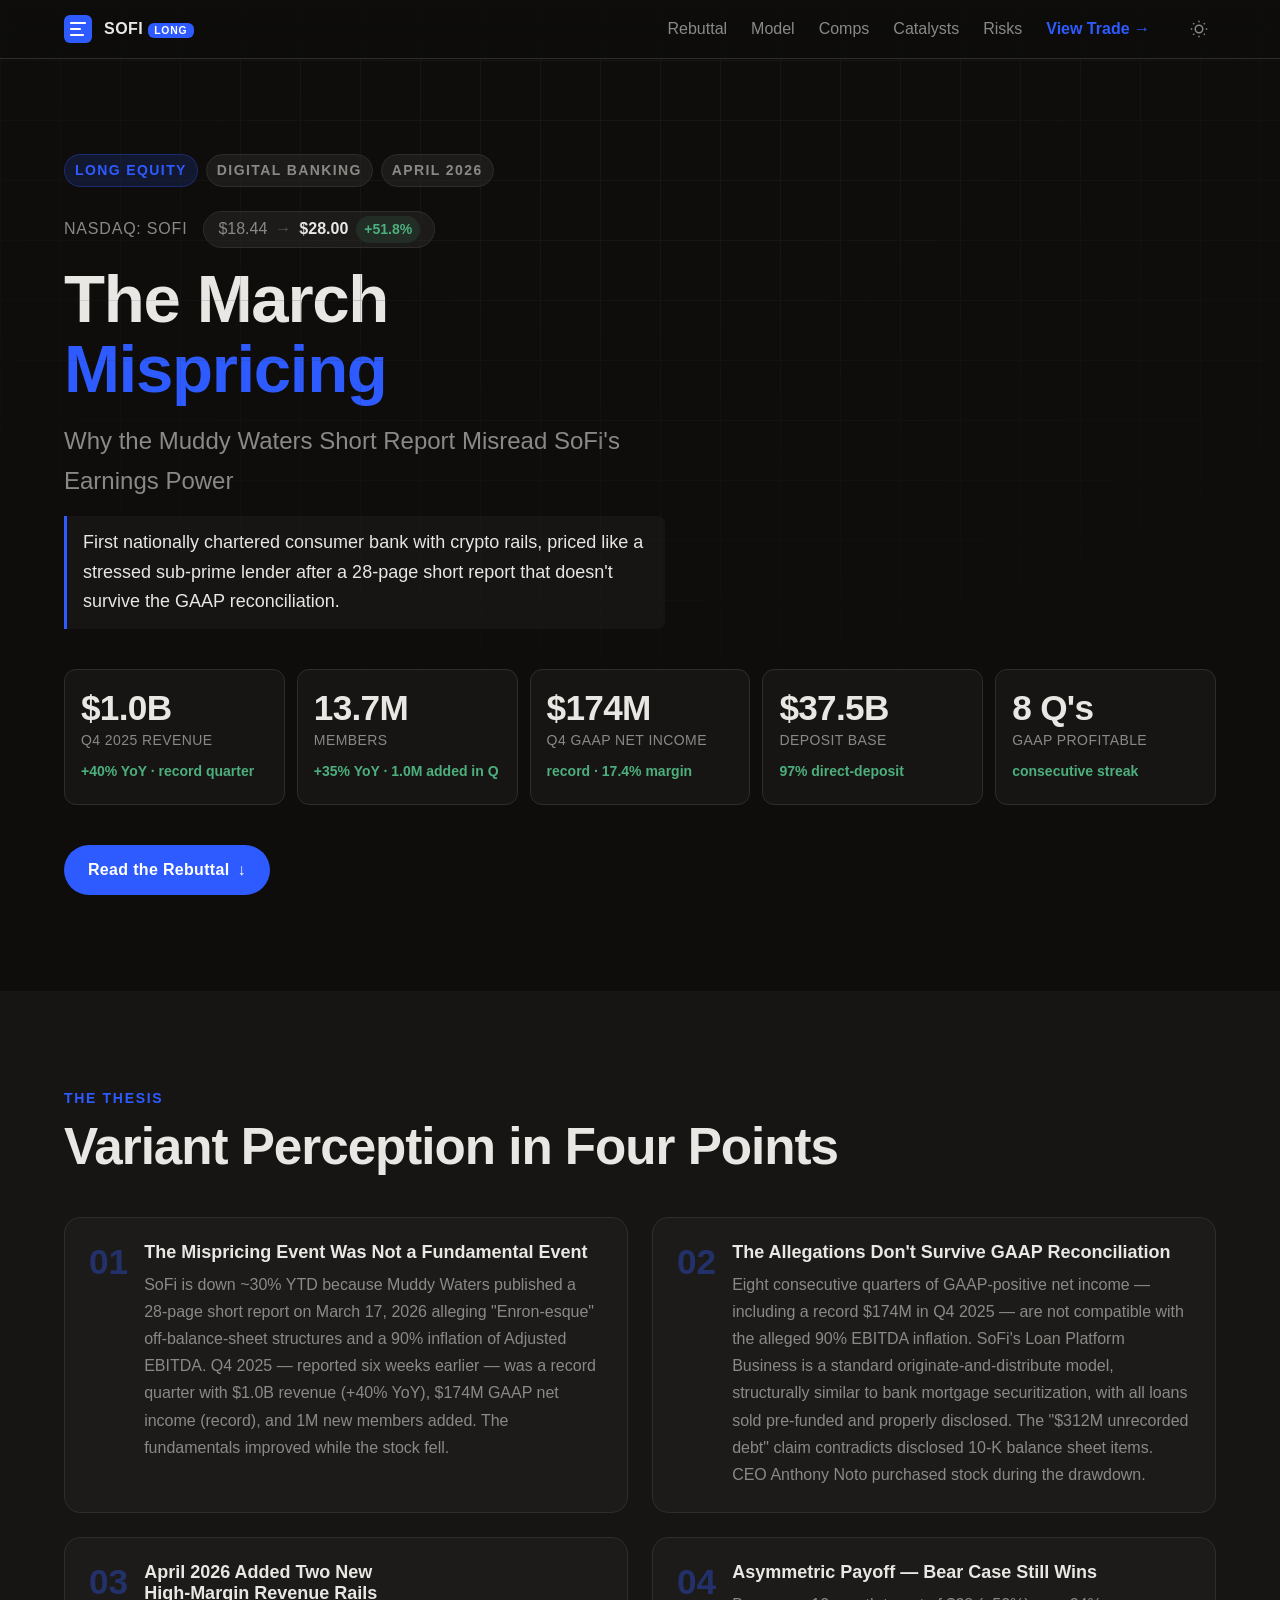
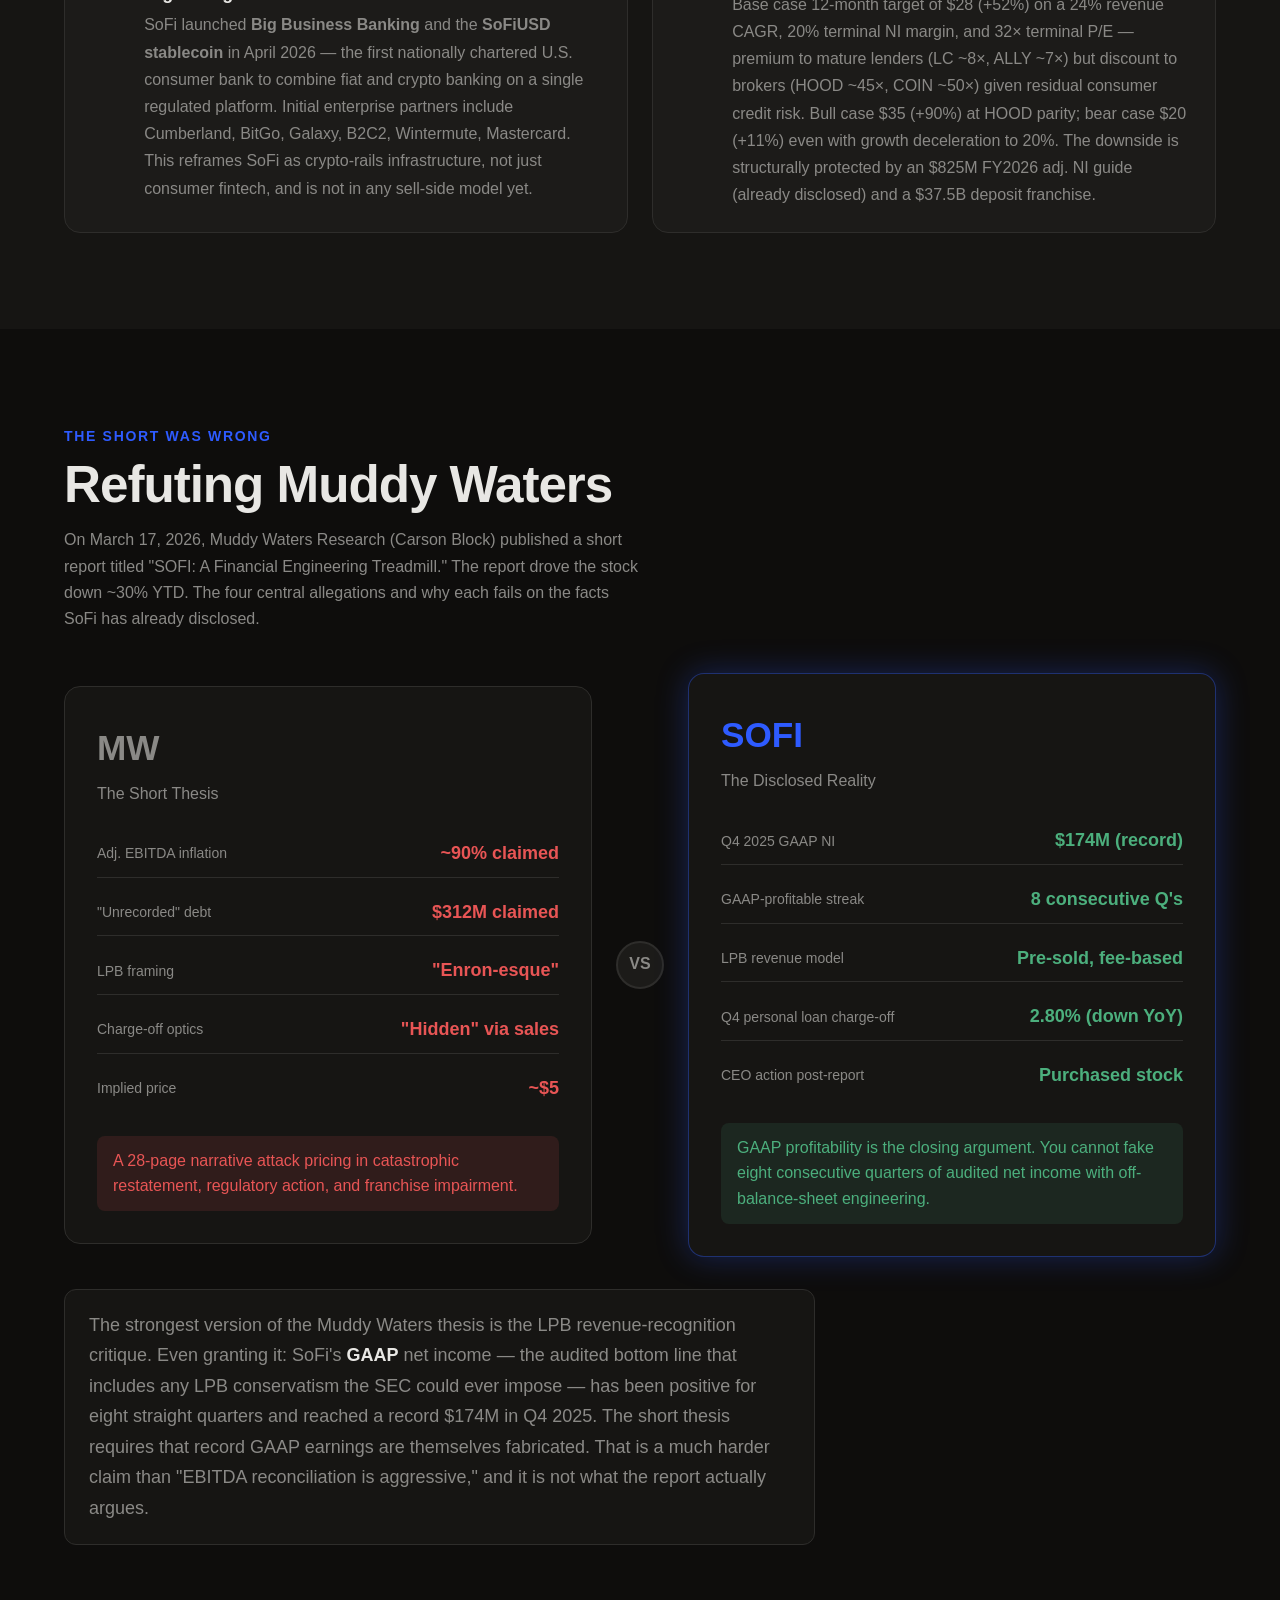
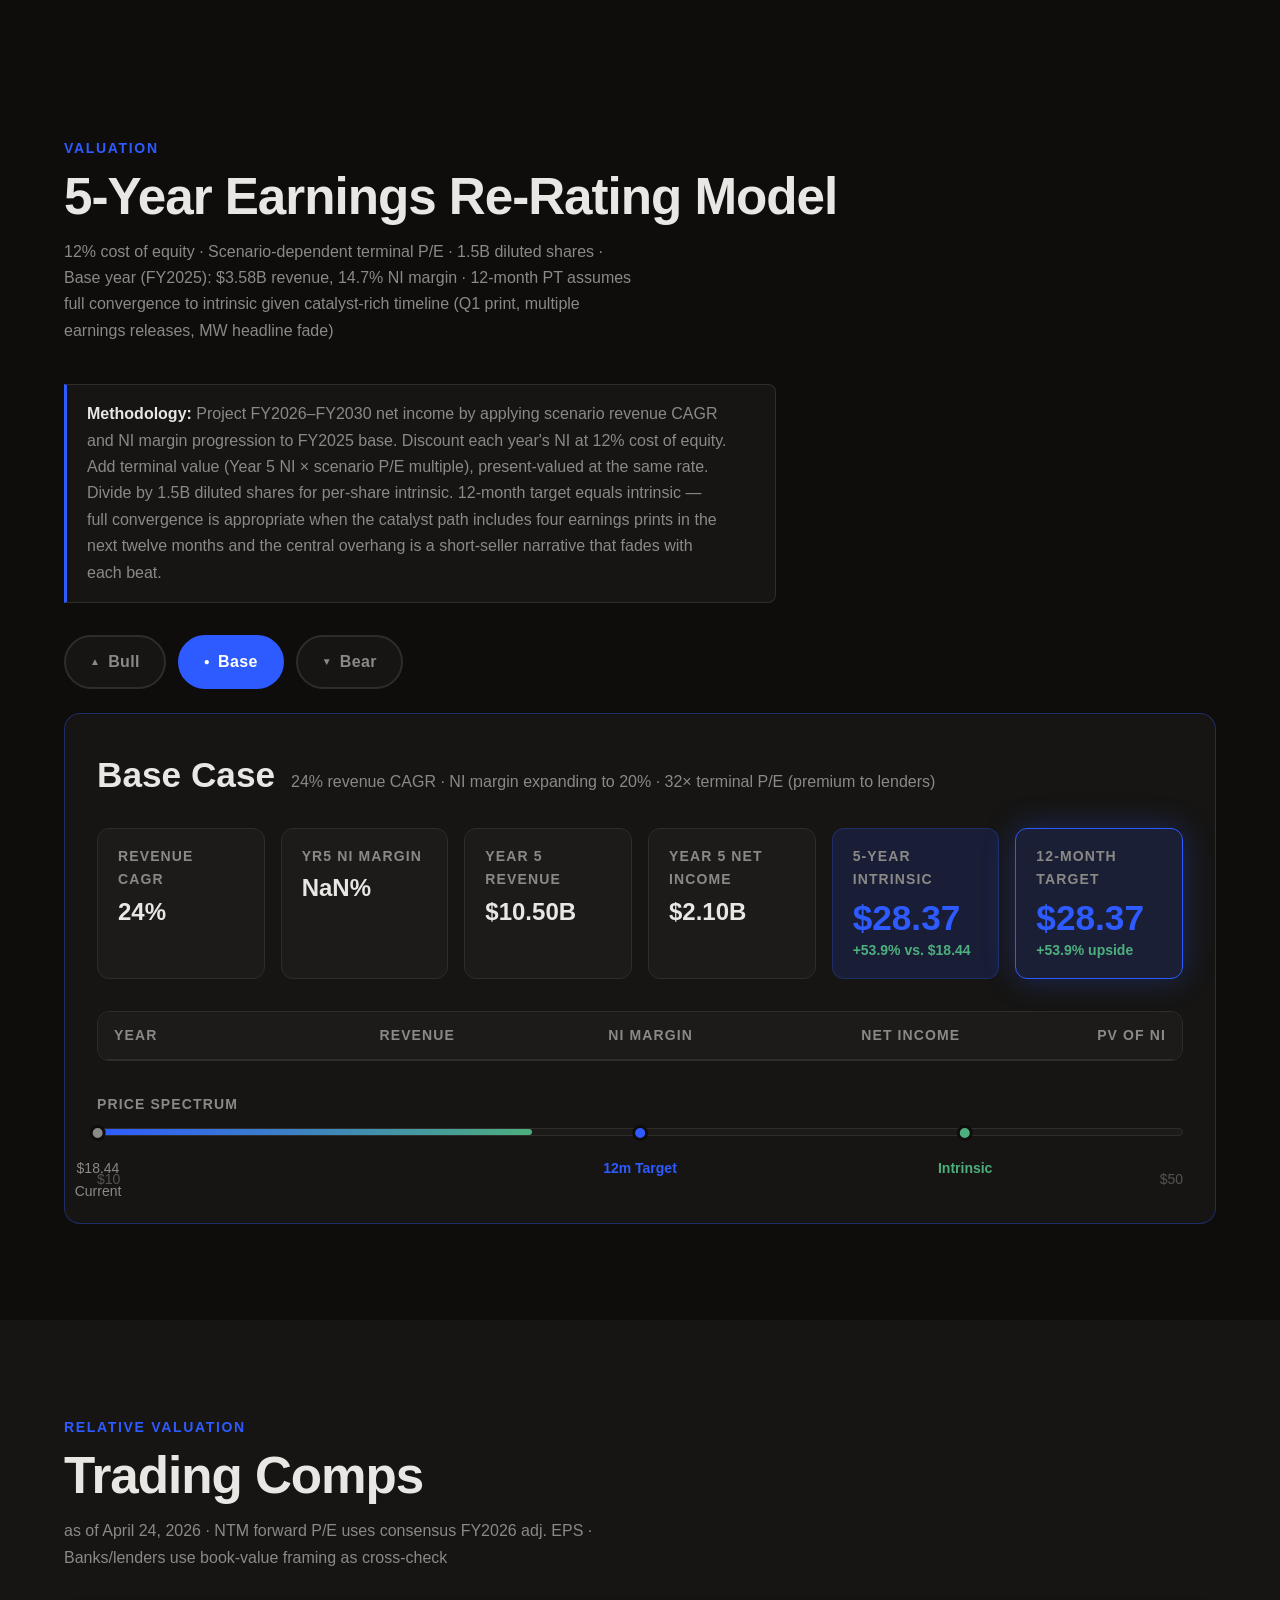
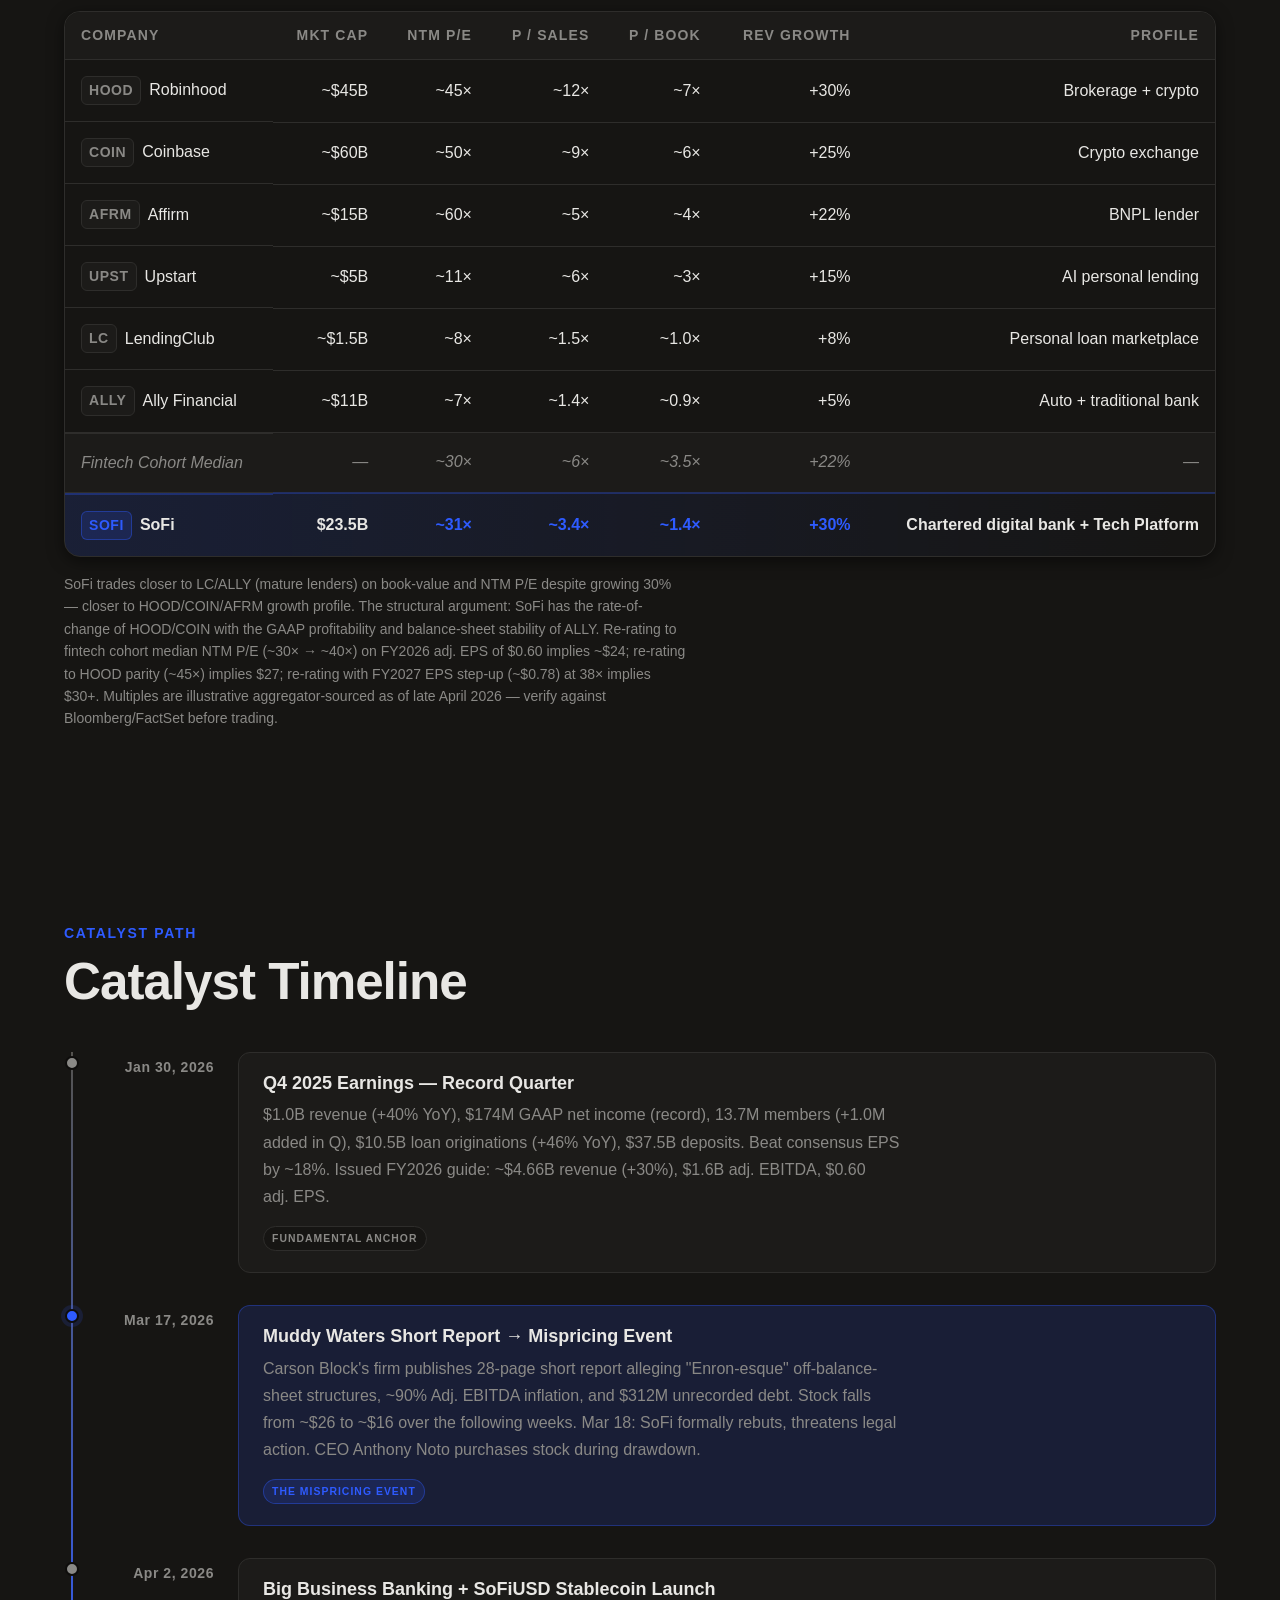
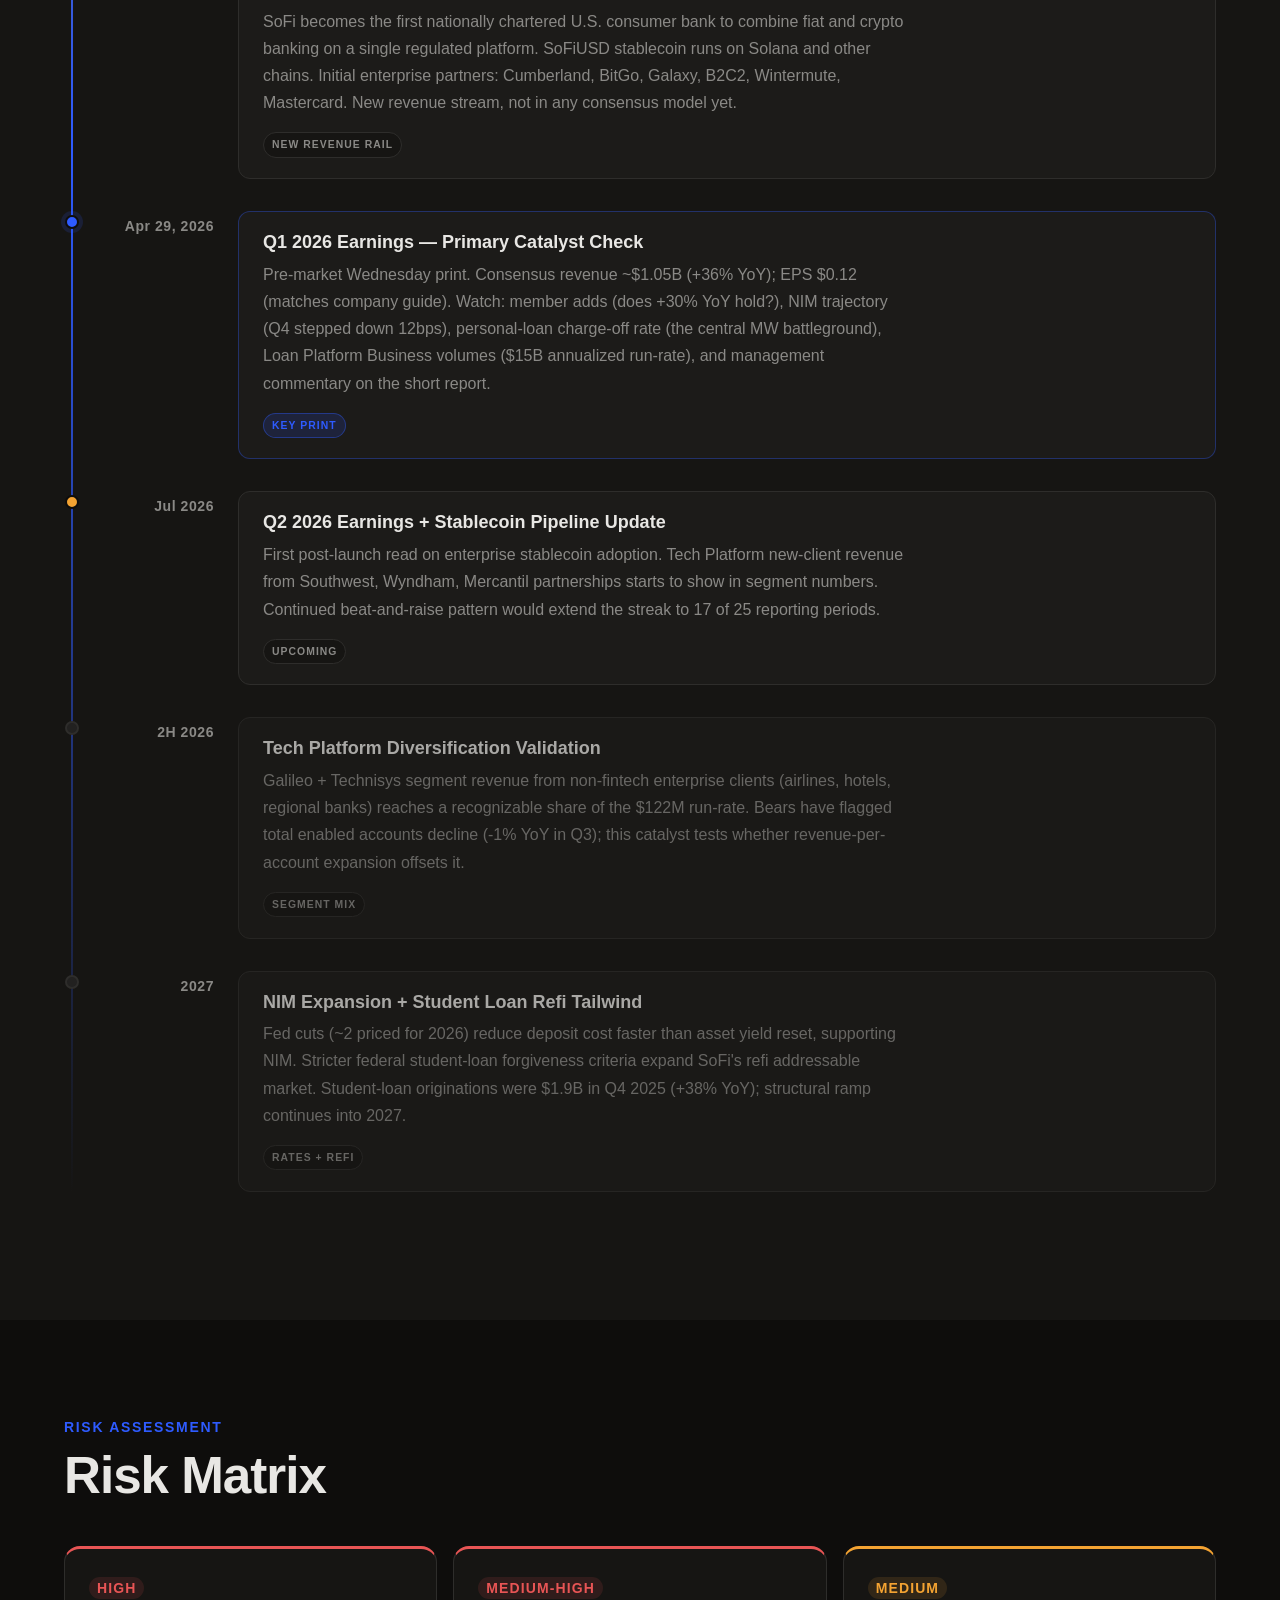
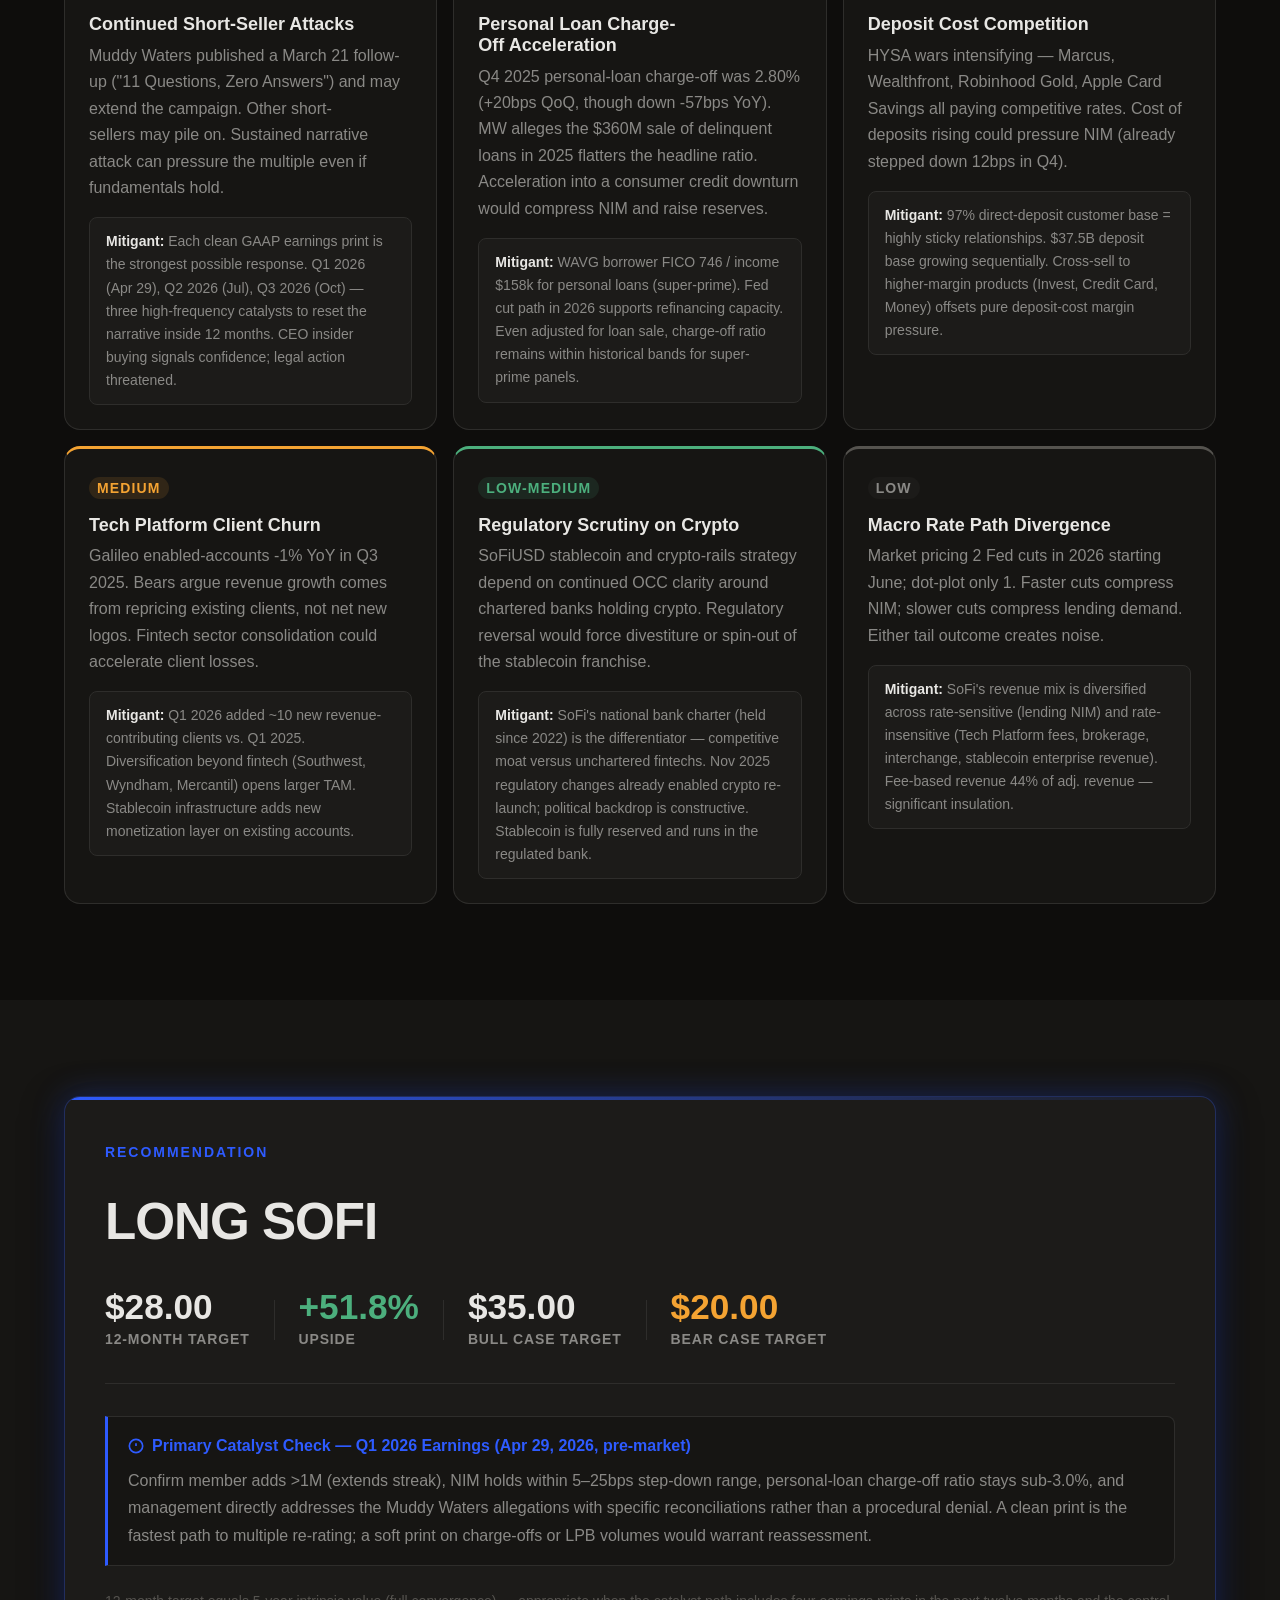
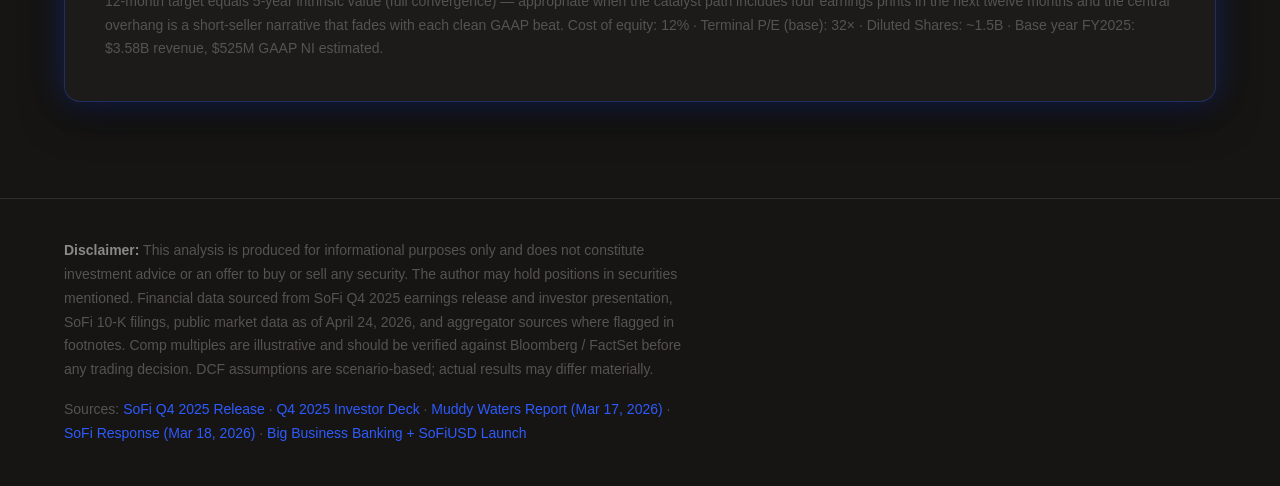
==== commit 29bdc6a3: "Honest $28 base case (was $30 anchored to my own number); fix Base button visibility Re-derived 12m " ====
--- a/web-app/index.html
+++ b/web-app/index.html
@@ -56,8 +56,8 @@
       <div class="hero-price-pill">
         <span class="hero-price-current">$18.44</span>
         <span class="hero-price-arrow">→</span>
-        <span class="hero-price-target">$30.00</span>
-        <span class="hero-price-upside">+62.7%</span>
+        <span class="hero-price-target">$28.00</span>
+        <span class="hero-price-upside">+51.8%</span>
       </div>
     </div>
 
@@ -132,7 +132,7 @@
         <div class="bullet-number">04</div>
         <div class="bullet-content">
           <h3>Asymmetric Payoff — Bear Case Still Wins</h3>
-          <p>Base case 12-month target of $30 (+62.7%) on a 26% revenue CAGR, 20% terminal NI margin, and 32× terminal P/E — multiples that simply re-rate to fintech peer median (HOOD 40-50×, COIN 40-60×). Bull case $38 (+106%); bear case $21 (+14%) even with growth deceleration to 22%. The downside is structurally protected by an $825M FY2026 adj. NI guide (already disclosed) and a $37.5B deposit franchise.</p>
+          <p>Base case 12-month target of $28 (+52%) on a 24% revenue CAGR, 20% terminal NI margin, and 32× terminal P/E — premium to mature lenders (LC ~8×, ALLY ~7×) but discount to brokers (HOOD ~45×, COIN ~50×) given residual consumer credit risk. Bull case $35 (+90%) at HOOD parity; bear case $20 (+11%) even with growth deceleration to 20%. The downside is structurally protected by an $825M FY2026 adj. NI guide (already disclosed) and a $37.5B deposit franchise.</p>
         </div>
       </div>
     </div>
@@ -254,13 +254,13 @@
     <div class="scenario-panel" id="scenario-panel" role="tabpanel">
       <div class="scenario-headline">
         <span class="scenario-name" id="sc-name">Base Case</span>
-        <span class="scenario-desc-text" id="sc-desc">26% revenue CAGR · NI margin expanding to 20% · 32× terminal P/E</span>
+        <span class="scenario-desc-text" id="sc-desc">24% revenue CAGR · NI margin expanding to 20% · 32× terminal P/E (premium to lenders)</span>
       </div>
 
       <div class="dcf-metrics">
         <div class="dcf-metric">
           <div class="dcf-metric-label">Revenue CAGR</div>
-          <div class="dcf-metric-value" id="sc-cagr">26%</div>
+          <div class="dcf-metric-value" id="sc-cagr">24%</div>
         </div>
         <div class="dcf-metric">
           <div class="dcf-metric-label">Yr5 NI Margin</div>
@@ -268,21 +268,21 @@
         </div>
         <div class="dcf-metric">
           <div class="dcf-metric-label">Year 5 Revenue</div>
-          <div class="dcf-metric-value" id="sc-yr5-rev">$11.40B</div>
+          <div class="dcf-metric-value" id="sc-yr5-rev">$10.50B</div>
         </div>
         <div class="dcf-metric">
           <div class="dcf-metric-label">Year 5 Net Income</div>
-          <div class="dcf-metric-value" id="sc-yr5-fcf">$2.28B</div>
+          <div class="dcf-metric-value" id="sc-yr5-fcf">$2.10B</div>
         </div>
         <div class="dcf-metric dcf-metric--highlight">
           <div class="dcf-metric-label">5-Year Intrinsic</div>
-          <div class="dcf-metric-value" id="sc-intrinsic">$30.00</div>
-          <div class="dcf-metric-sub" id="sc-intrinsic-upside">+62.7% vs. $18.44</div>
+          <div class="dcf-metric-value" id="sc-intrinsic">$28.00</div>
+          <div class="dcf-metric-sub" id="sc-intrinsic-upside">+51.8% vs. $18.44</div>
         </div>
         <div class="dcf-metric dcf-metric--primary">
           <div class="dcf-metric-label">12-Month Target</div>
-          <div class="dcf-metric-value" id="sc-target">$30.00</div>
-          <div class="dcf-metric-sub" id="sc-target-upside">+62.7% upside</div>
+          <div class="dcf-metric-value" id="sc-target">$28.00</div>
+          <div class="dcf-metric-sub" id="sc-target-upside">+51.8% upside</div>
         </div>
       </div>
 
@@ -614,22 +614,22 @@
         <div class="rec-action">LONG SOFI</div>
         <div class="rec-target-row">
           <div class="rec-metric">
-            <div class="rec-metric-val">$30.00</div>
+            <div class="rec-metric-val">$28.00</div>
             <div class="rec-metric-label">12-Month Target</div>
           </div>
           <div class="rec-divider-v"></div>
           <div class="rec-metric">
-            <div class="rec-metric-val rec-upside">+62.7%</div>
+            <div class="rec-metric-val rec-upside">+51.8%</div>
             <div class="rec-metric-label">Upside</div>
           </div>
           <div class="rec-divider-v"></div>
           <div class="rec-metric">
-            <div class="rec-metric-val">$38.00</div>
+            <div class="rec-metric-val">$35.00</div>
             <div class="rec-metric-label">Bull Case Target</div>
           </div>
           <div class="rec-divider-v"></div>
           <div class="rec-metric">
-            <div class="rec-metric-val rec-bear">$21.00</div>
+            <div class="rec-metric-val rec-bear">$20.00</div>
             <div class="rec-metric-label">Bear Case Target</div>
           </div>
         </div>
--- a/web-app/style.css
+++ b/web-app/style.css
@@ -588,11 +588,15 @@
   color: var(--color-text);
 }
 
-.scenario-btn--bull.active,
-.scenario-btn--bull:hover { border-color: var(--color-bull); color: var(--color-bull); background: rgba(76,175,125,0.08); }
-.scenario-btn--base.active  { border-color: var(--color-base); color: var(--color-base); background: var(--sofi-blue-dim); }
-.scenario-btn--bear.active,
-.scenario-btn--bear:hover { border-color: var(--color-bear); color: var(--color-bear); background: rgba(244,163,50,0.08); }
+/* Inactive hover hints — give every button visual feedback on hover */
+.scenario-btn--bull:hover { border-color: var(--color-bull); color: var(--color-bull); }
+.scenario-btn--base:hover { border-color: var(--color-base); color: var(--color-base); }
+.scenario-btn--bear:hover { border-color: var(--color-bear); color: var(--color-bear); }
+
+/* Active states — filled backgrounds with white text for unambiguous selection */
+.scenario-btn--bull.active { border-color: var(--color-bull); color: #fff; background: var(--color-bull); }
+.scenario-btn--base.active { border-color: var(--color-base); color: #fff; background: var(--color-base); }
+.scenario-btn--bear.active { border-color: var(--color-bear); color: #fff; background: var(--color-bear); }
 
 .scenario-icon { font-size: 10px; }
 
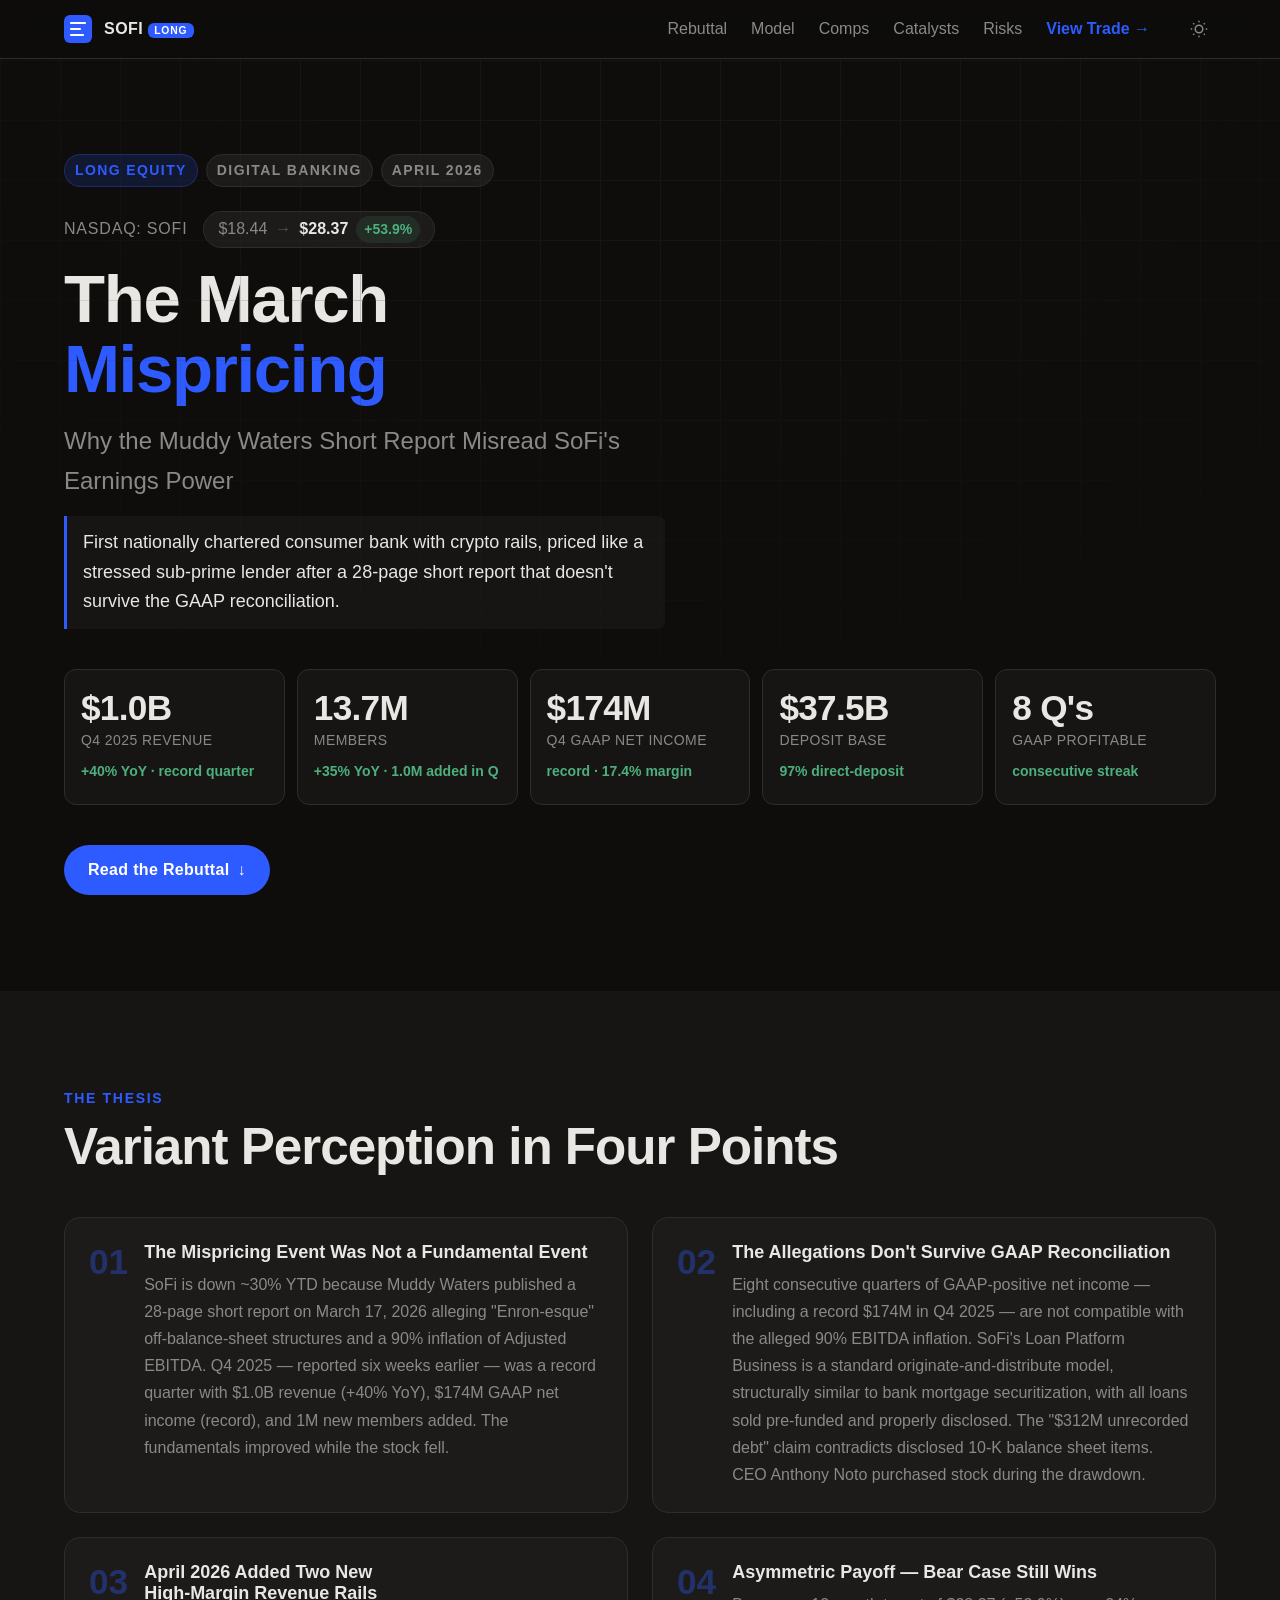
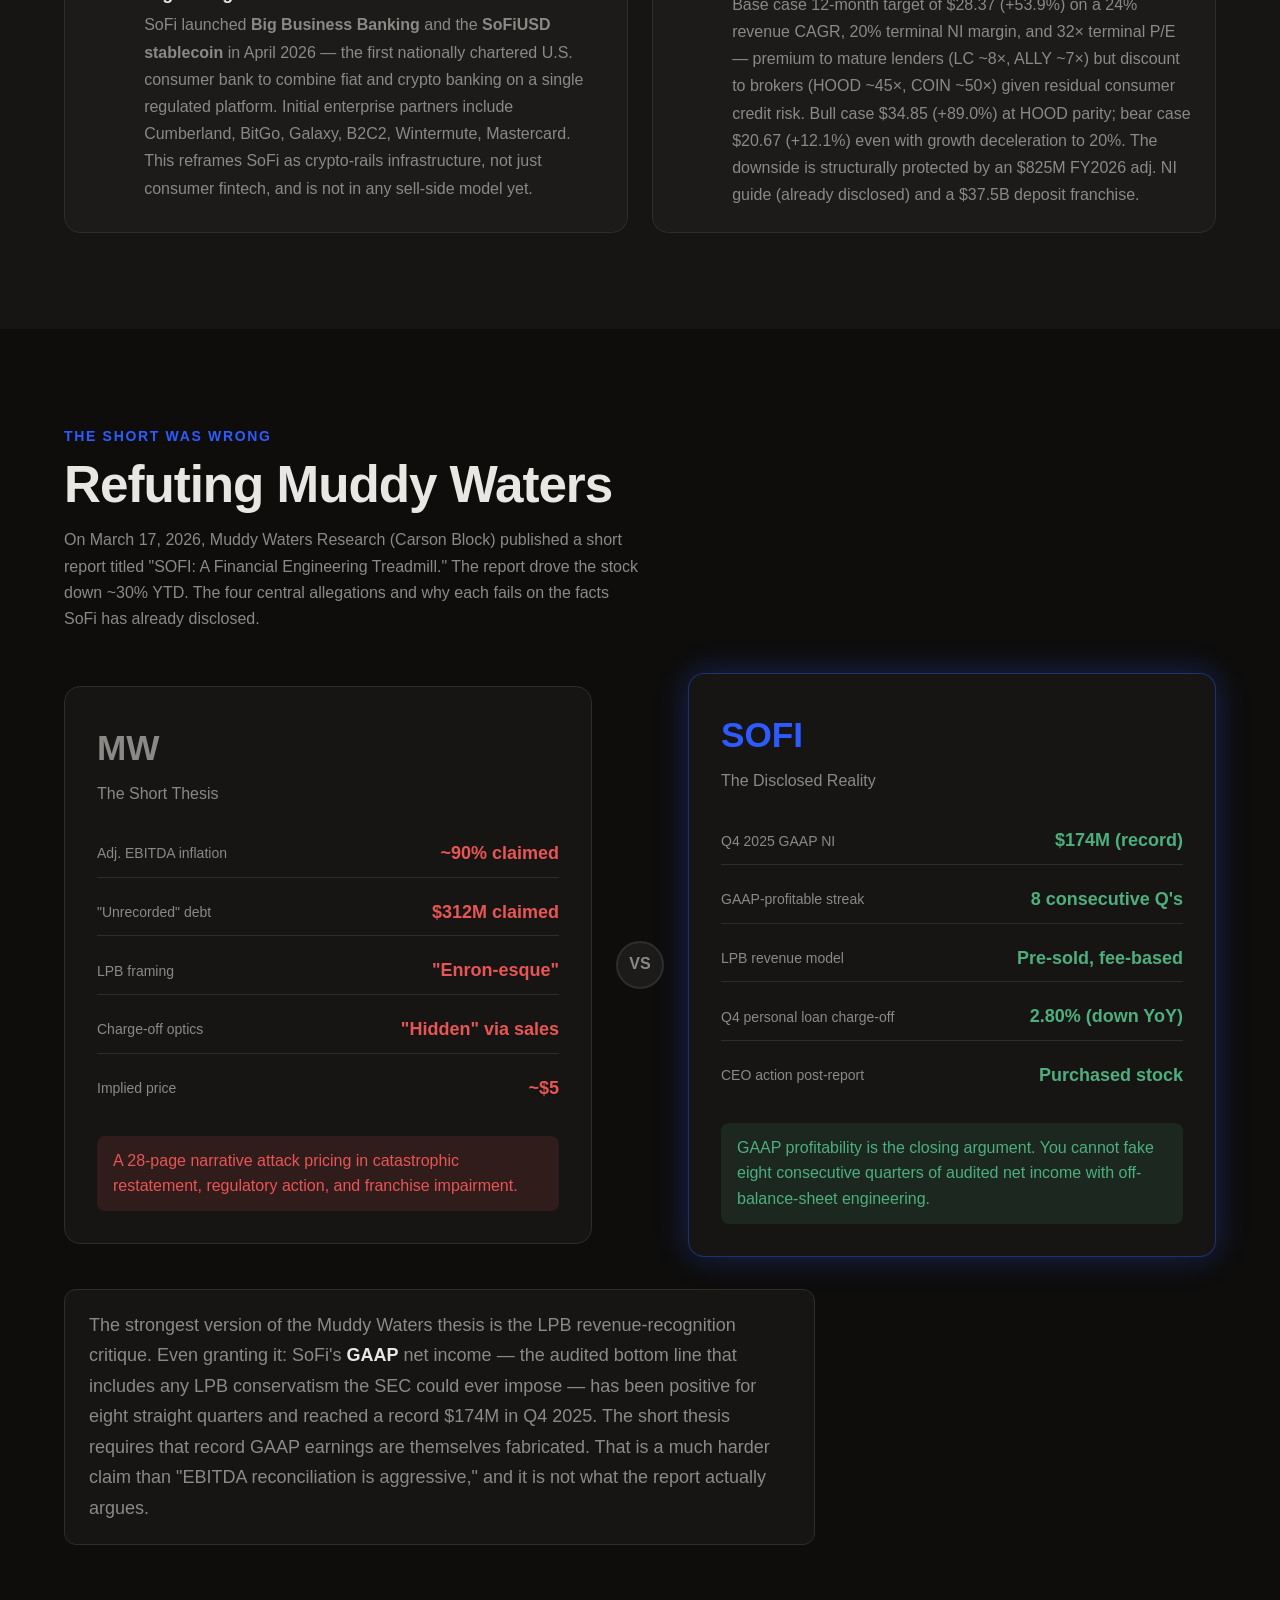
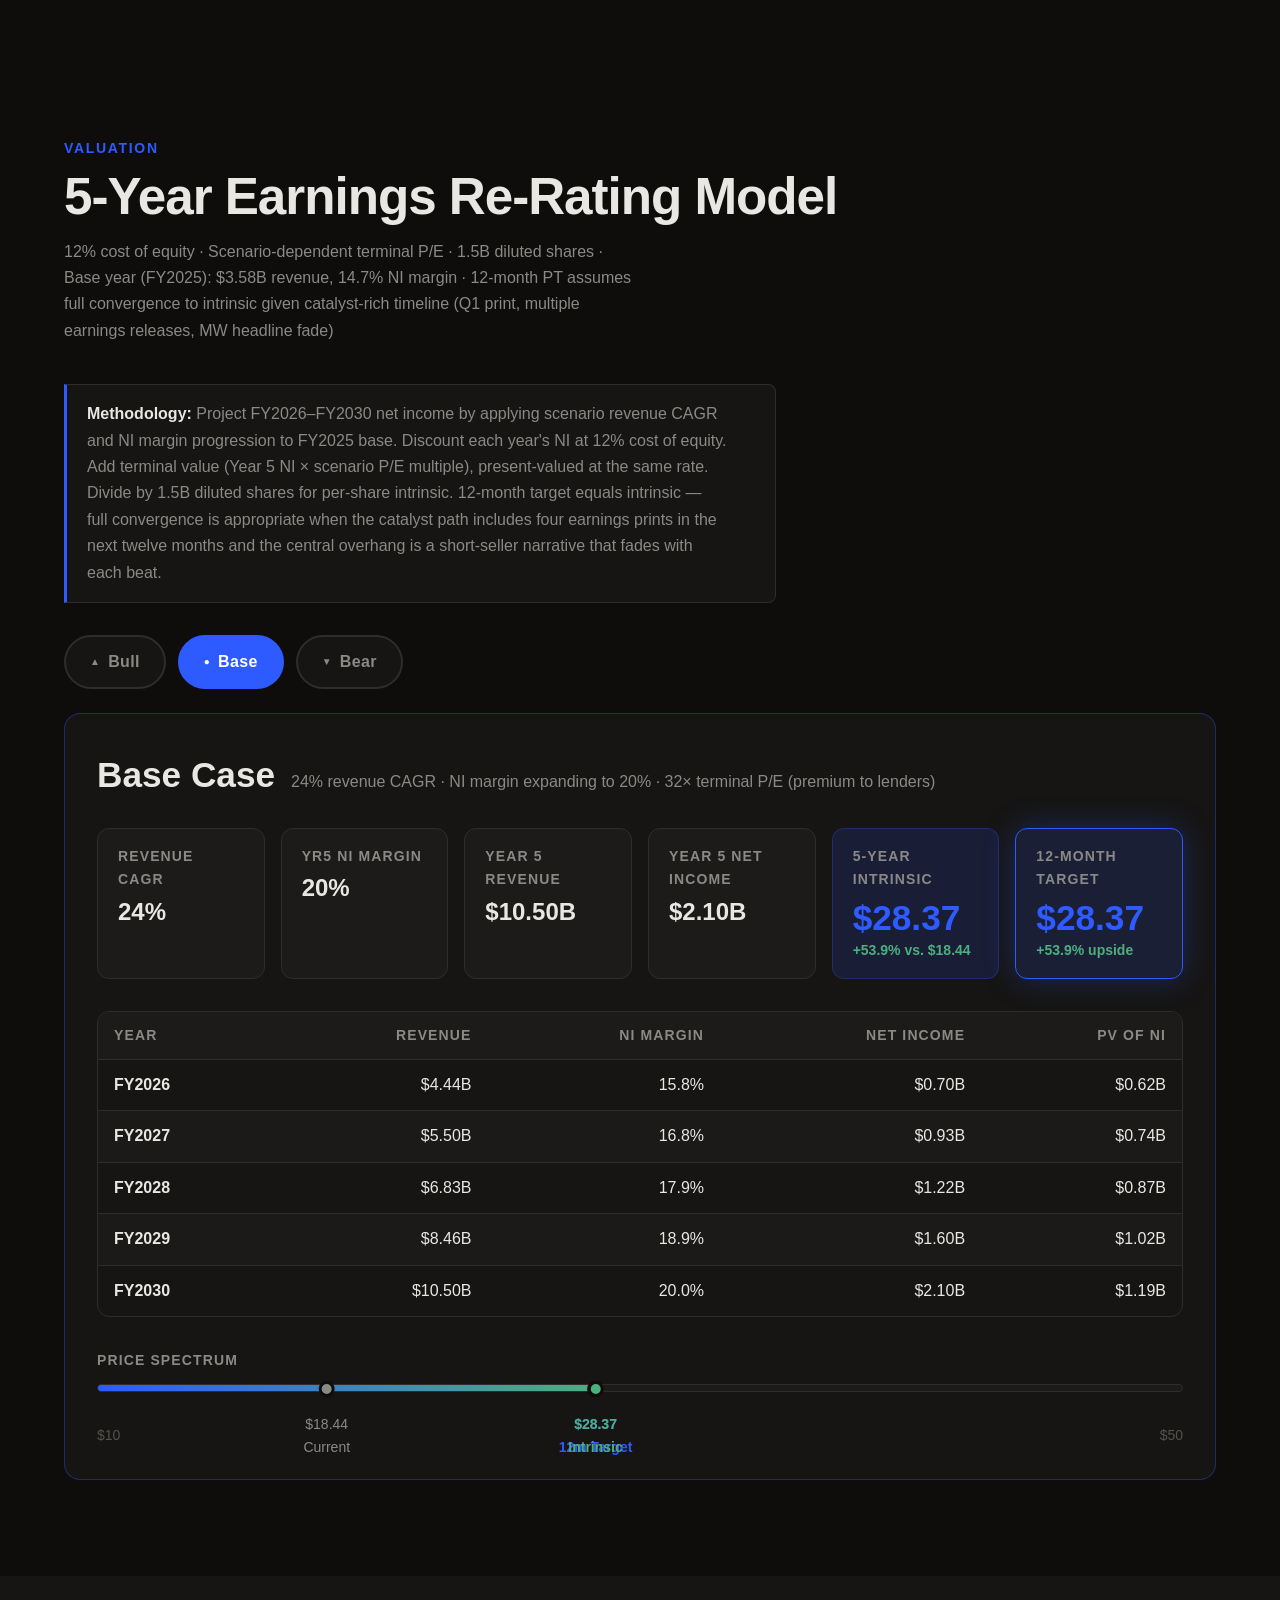
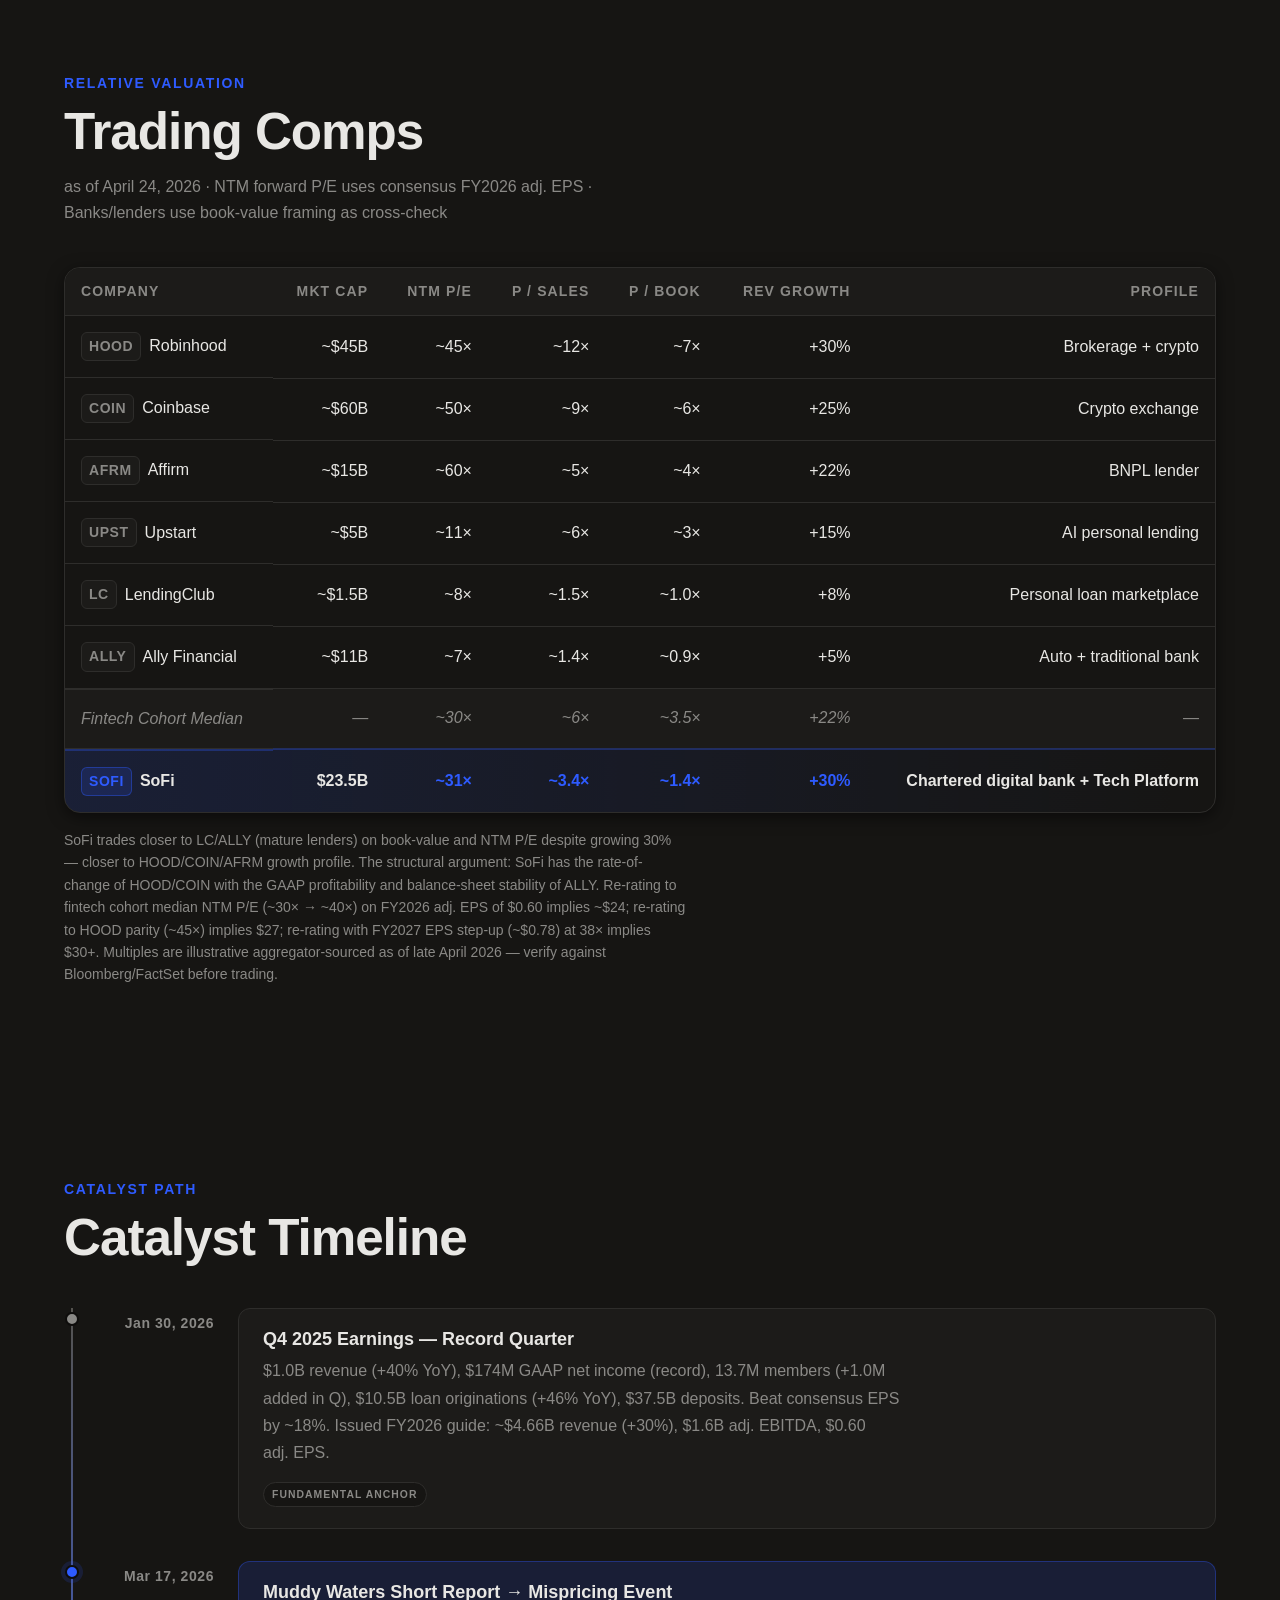
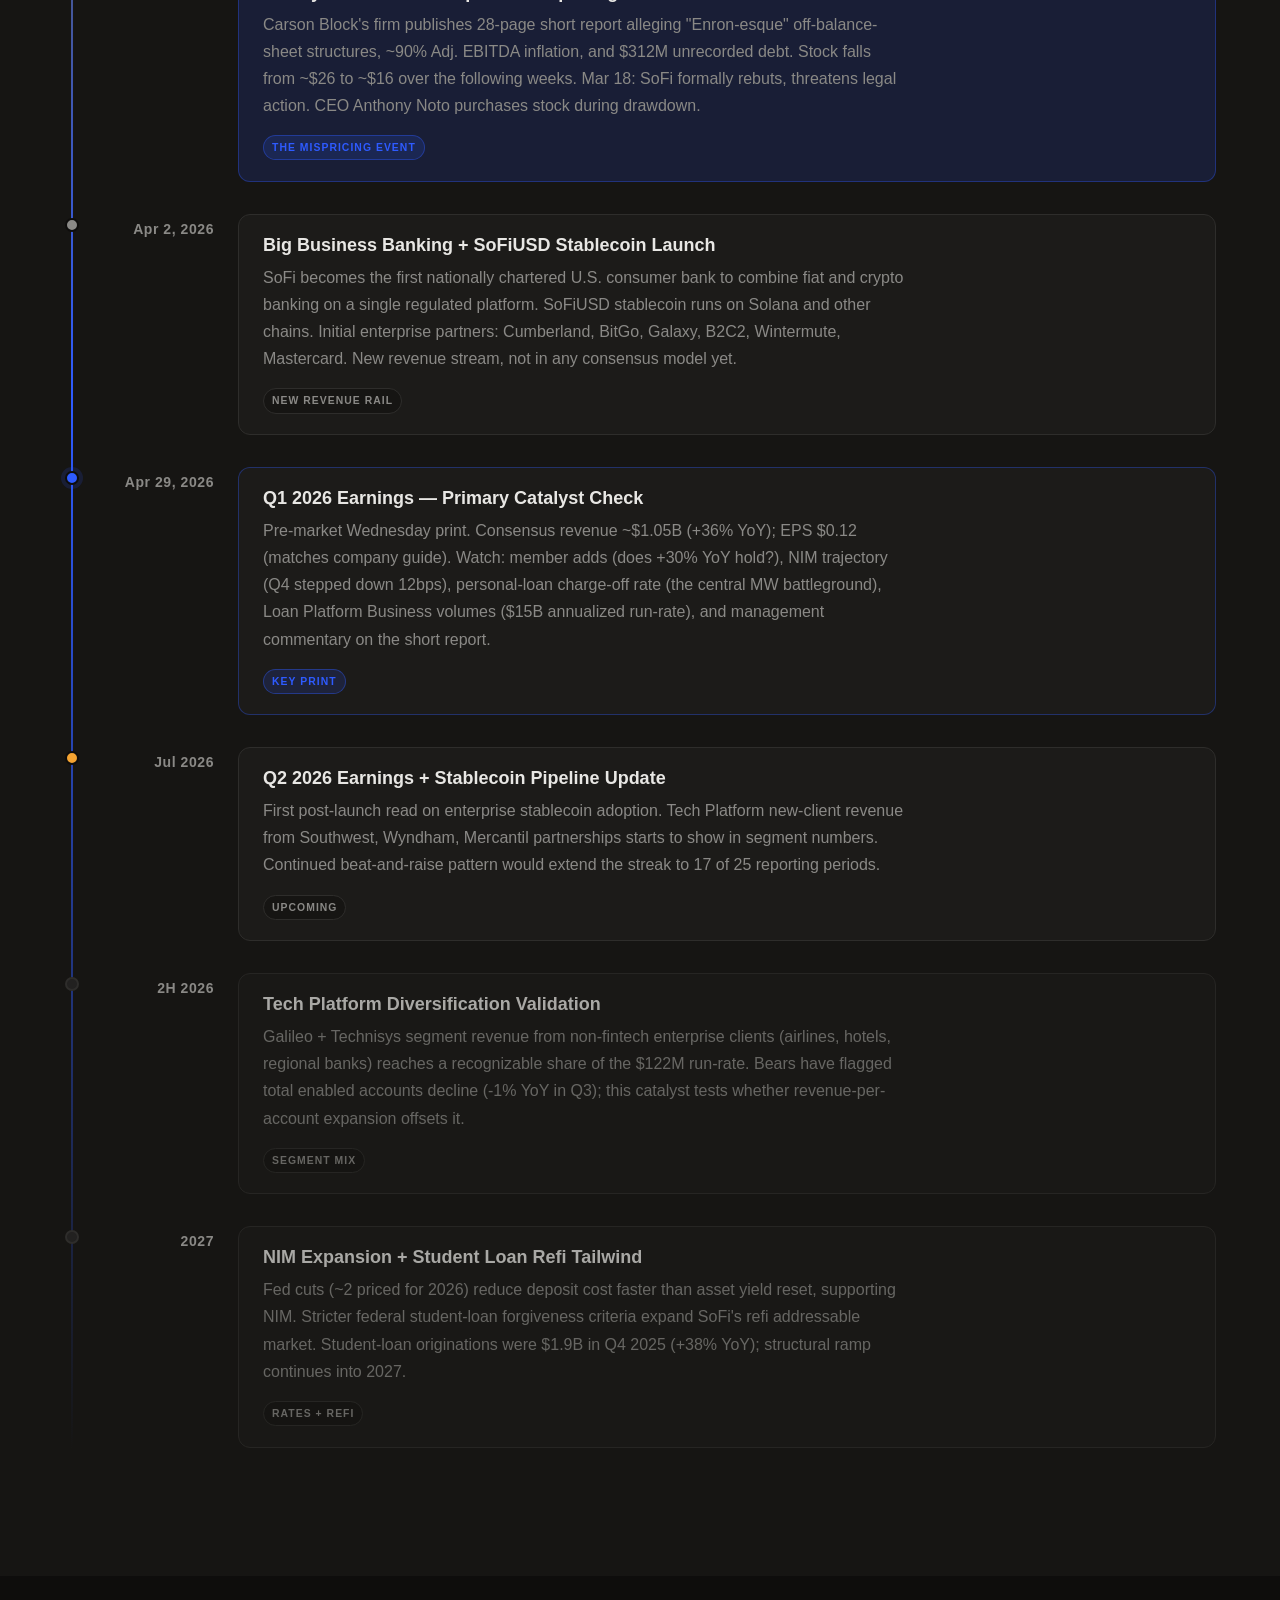
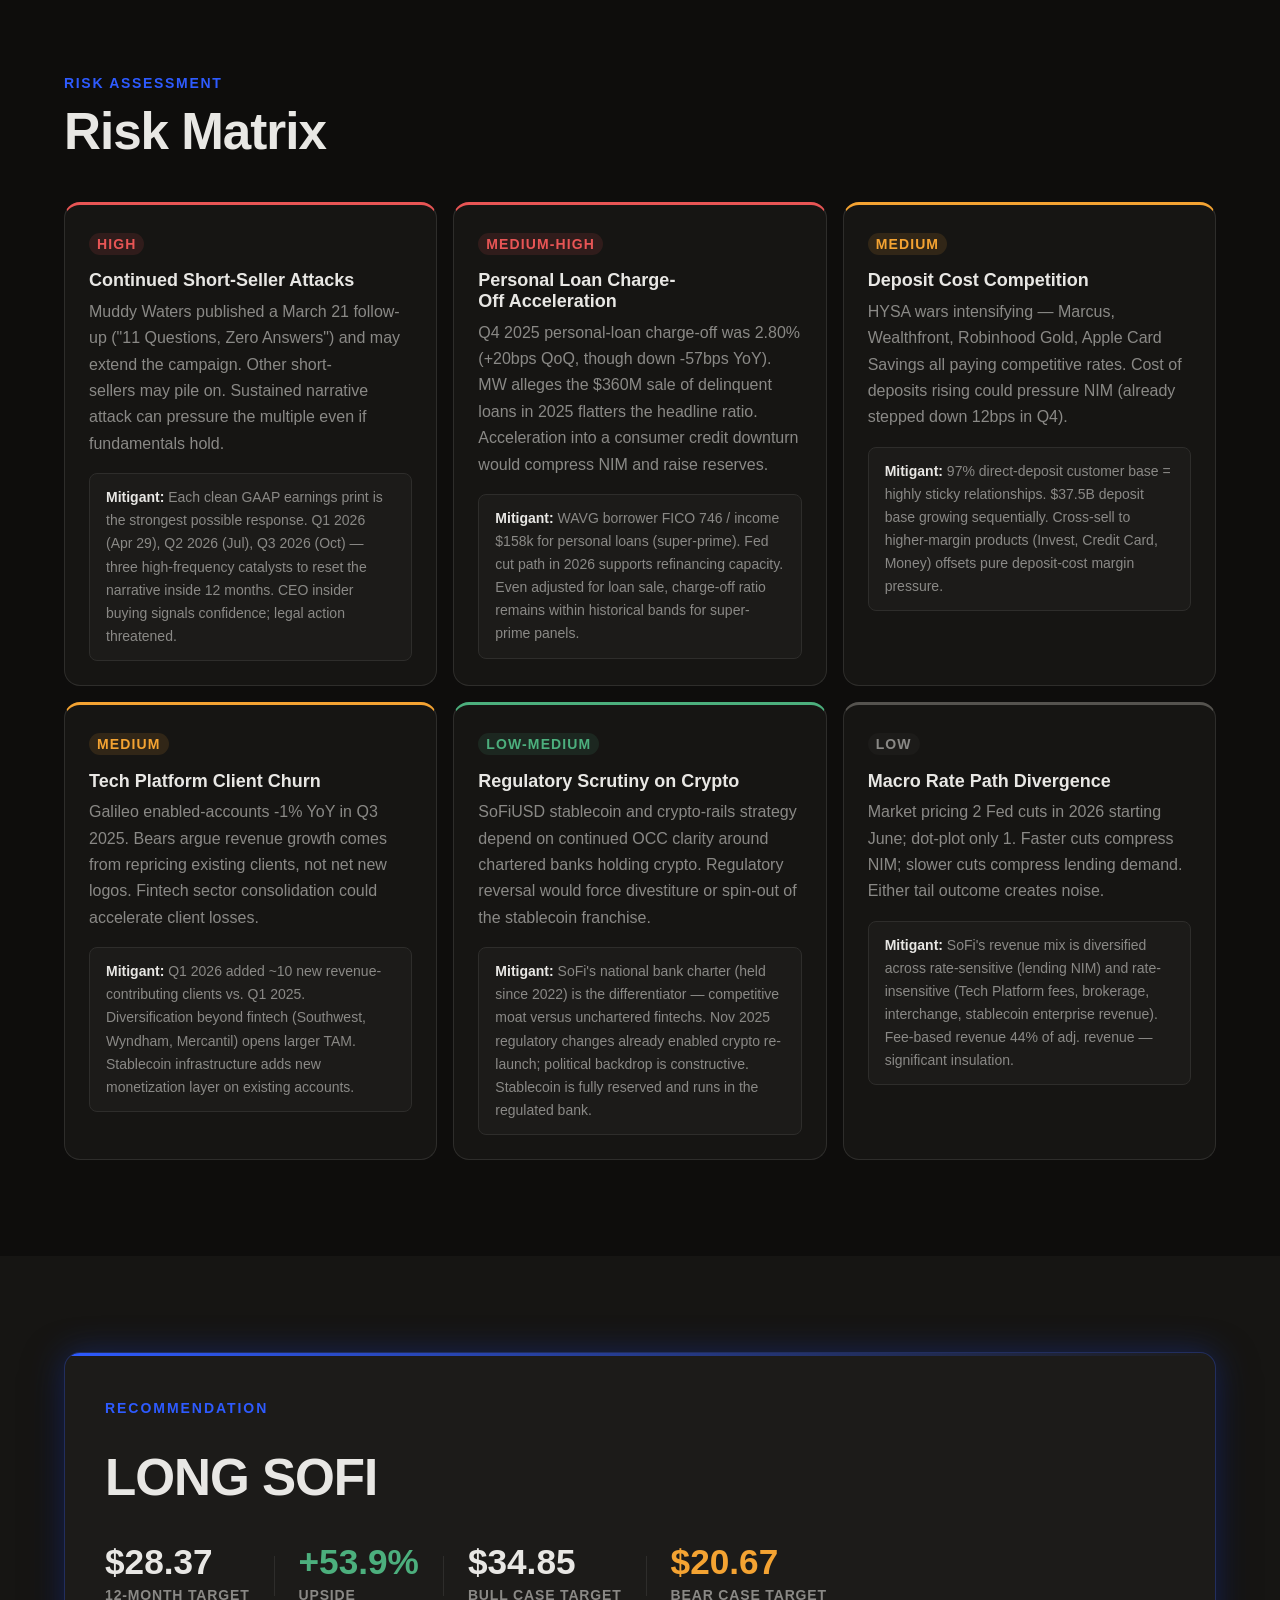
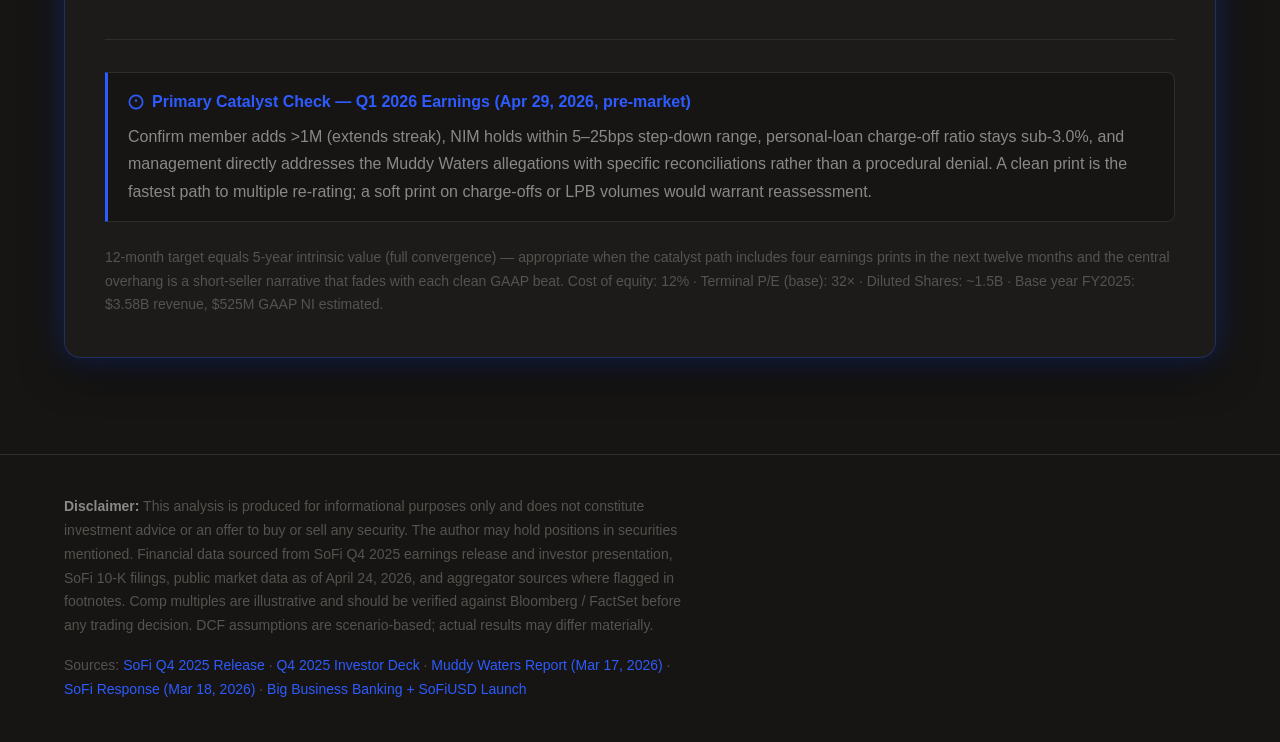
==== commit 9f57b83e: "Use precise model output ($28.37 / $34.85 / $20.67) in all headlines; cache-bust assets" ====
--- a/web-app/index.html
+++ b/web-app/index.html
@@ -9,7 +9,7 @@
   <!-- Fonts -->
   <link href="https://api.fontshare.com/v2/css?f[]=cabinet-grotesk@400,500,700,800&f[]=satoshi@300,400,500,700&display=swap" rel="stylesheet" />
 
-  <link rel="stylesheet" href="style.css" />
+  <link rel="stylesheet" href="style.css?v=3" />
 </head>
 <body>
 
@@ -56,8 +56,8 @@
       <div class="hero-price-pill">
         <span class="hero-price-current">$18.44</span>
         <span class="hero-price-arrow">→</span>
-        <span class="hero-price-target">$28.00</span>
-        <span class="hero-price-upside">+51.8%</span>
+        <span class="hero-price-target">$28.37</span>
+        <span class="hero-price-upside">+53.9%</span>
       </div>
     </div>
 
@@ -132,7 +132,7 @@
         <div class="bullet-number">04</div>
         <div class="bullet-content">
           <h3>Asymmetric Payoff — Bear Case Still Wins</h3>
-          <p>Base case 12-month target of $28 (+52%) on a 24% revenue CAGR, 20% terminal NI margin, and 32× terminal P/E — premium to mature lenders (LC ~8×, ALLY ~7×) but discount to brokers (HOOD ~45×, COIN ~50×) given residual consumer credit risk. Bull case $35 (+90%) at HOOD parity; bear case $20 (+11%) even with growth deceleration to 20%. The downside is structurally protected by an $825M FY2026 adj. NI guide (already disclosed) and a $37.5B deposit franchise.</p>
+          <p>Base case 12-month target of $28.37 (+53.9%) on a 24% revenue CAGR, 20% terminal NI margin, and 32× terminal P/E — premium to mature lenders (LC ~8×, ALLY ~7×) but discount to brokers (HOOD ~45×, COIN ~50×) given residual consumer credit risk. Bull case $34.85 (+89.0%) at HOOD parity; bear case $20.67 (+12.1%) even with growth deceleration to 20%. The downside is structurally protected by an $825M FY2026 adj. NI guide (already disclosed) and a $37.5B deposit franchise.</p>
         </div>
       </div>
     </div>
@@ -276,13 +276,13 @@
         </div>
         <div class="dcf-metric dcf-metric--highlight">
           <div class="dcf-metric-label">5-Year Intrinsic</div>
-          <div class="dcf-metric-value" id="sc-intrinsic">$28.00</div>
-          <div class="dcf-metric-sub" id="sc-intrinsic-upside">+51.8% vs. $18.44</div>
+          <div class="dcf-metric-value" id="sc-intrinsic">$28.37</div>
+          <div class="dcf-metric-sub" id="sc-intrinsic-upside">+53.9% vs. $18.44</div>
         </div>
         <div class="dcf-metric dcf-metric--primary">
           <div class="dcf-metric-label">12-Month Target</div>
-          <div class="dcf-metric-value" id="sc-target">$28.00</div>
-          <div class="dcf-metric-sub" id="sc-target-upside">+51.8% upside</div>
+          <div class="dcf-metric-value" id="sc-target">$28.37</div>
+          <div class="dcf-metric-sub" id="sc-target-upside">+53.9% upside</div>
         </div>
       </div>
 
@@ -614,22 +614,22 @@
         <div class="rec-action">LONG SOFI</div>
         <div class="rec-target-row">
           <div class="rec-metric">
-            <div class="rec-metric-val">$28.00</div>
+            <div class="rec-metric-val">$28.37</div>
             <div class="rec-metric-label">12-Month Target</div>
           </div>
           <div class="rec-divider-v"></div>
           <div class="rec-metric">
-            <div class="rec-metric-val rec-upside">+51.8%</div>
+            <div class="rec-metric-val rec-upside">+53.9%</div>
             <div class="rec-metric-label">Upside</div>
           </div>
           <div class="rec-divider-v"></div>
           <div class="rec-metric">
-            <div class="rec-metric-val">$35.00</div>
+            <div class="rec-metric-val">$34.85</div>
             <div class="rec-metric-label">Bull Case Target</div>
           </div>
           <div class="rec-divider-v"></div>
           <div class="rec-metric">
-            <div class="rec-metric-val rec-bear">$20.00</div>
+            <div class="rec-metric-val rec-bear">$20.67</div>
             <div class="rec-metric-label">Bear Case Target</div>
           </div>
         </div>
@@ -666,6 +666,6 @@
   </div>
 </footer>
 
-<script src="app.js"></script>
+<script src="app.js?v=3"></script>
 </body>
 </html>
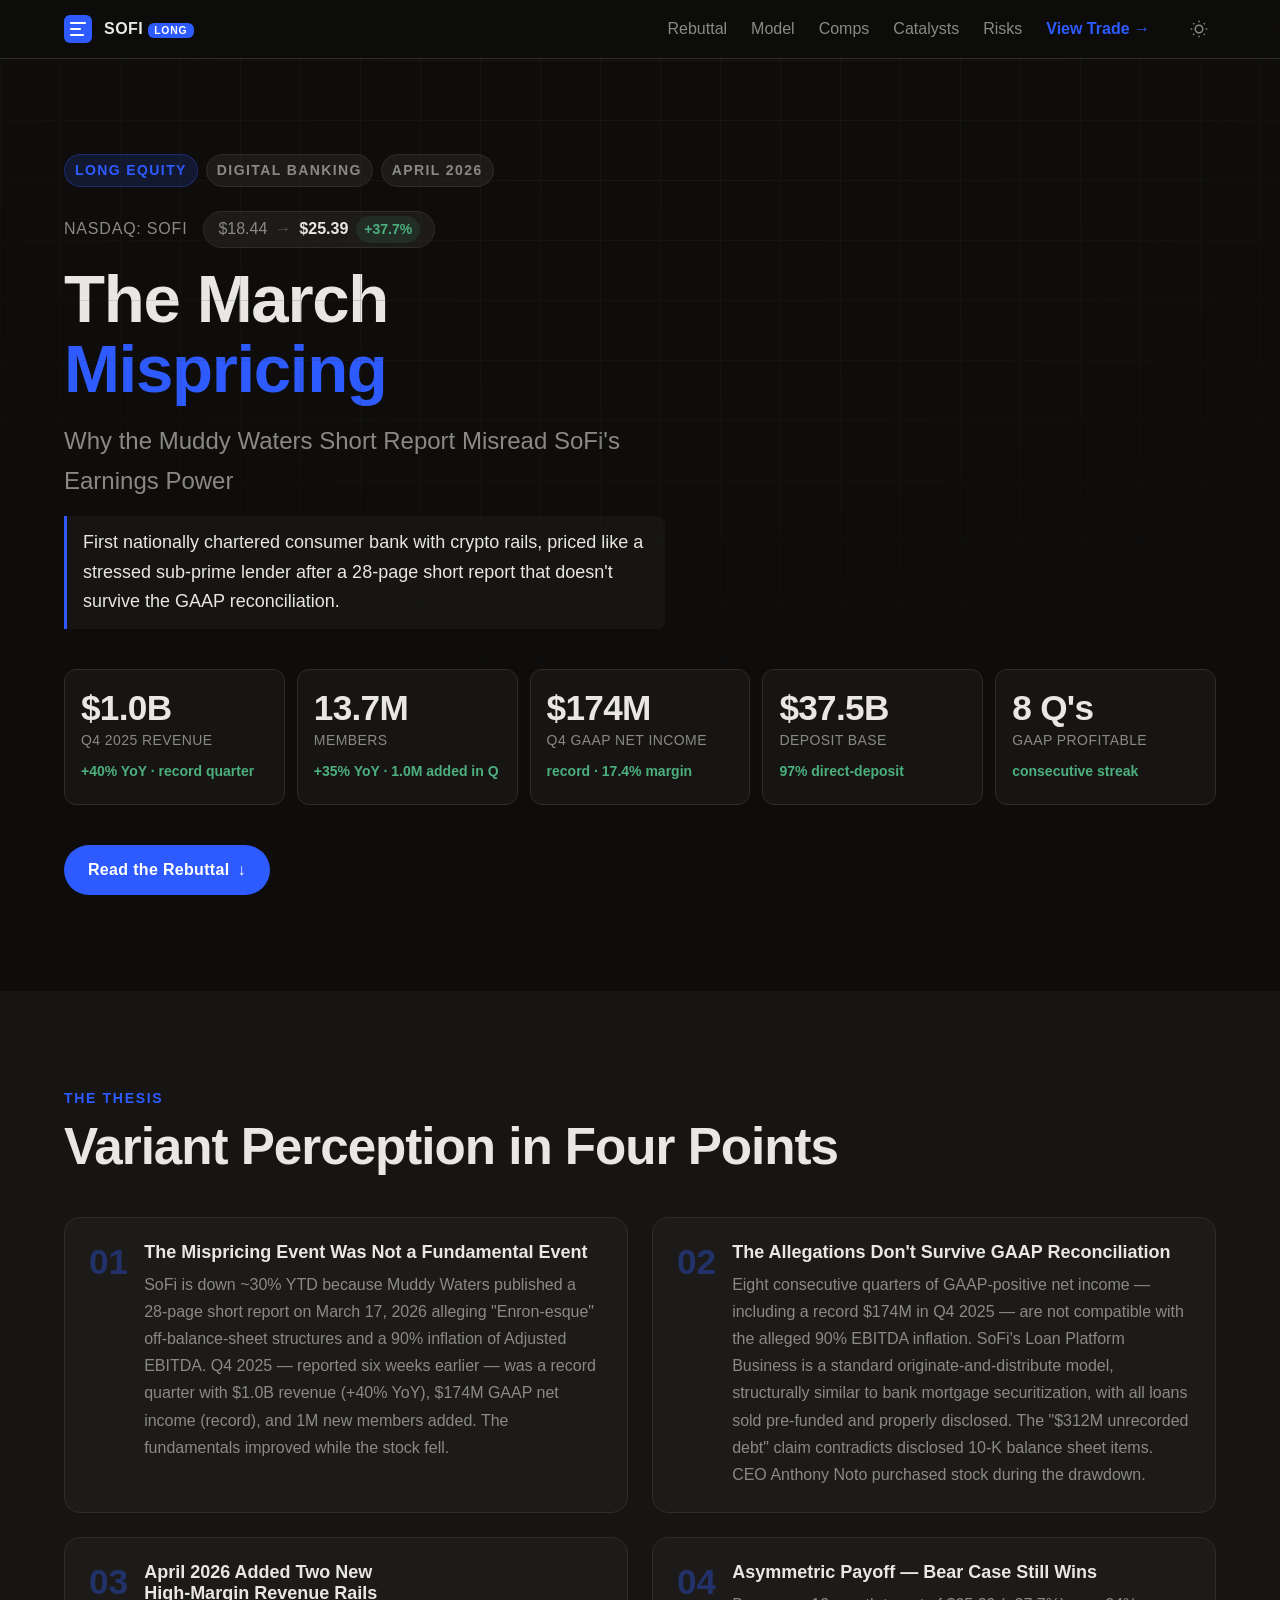
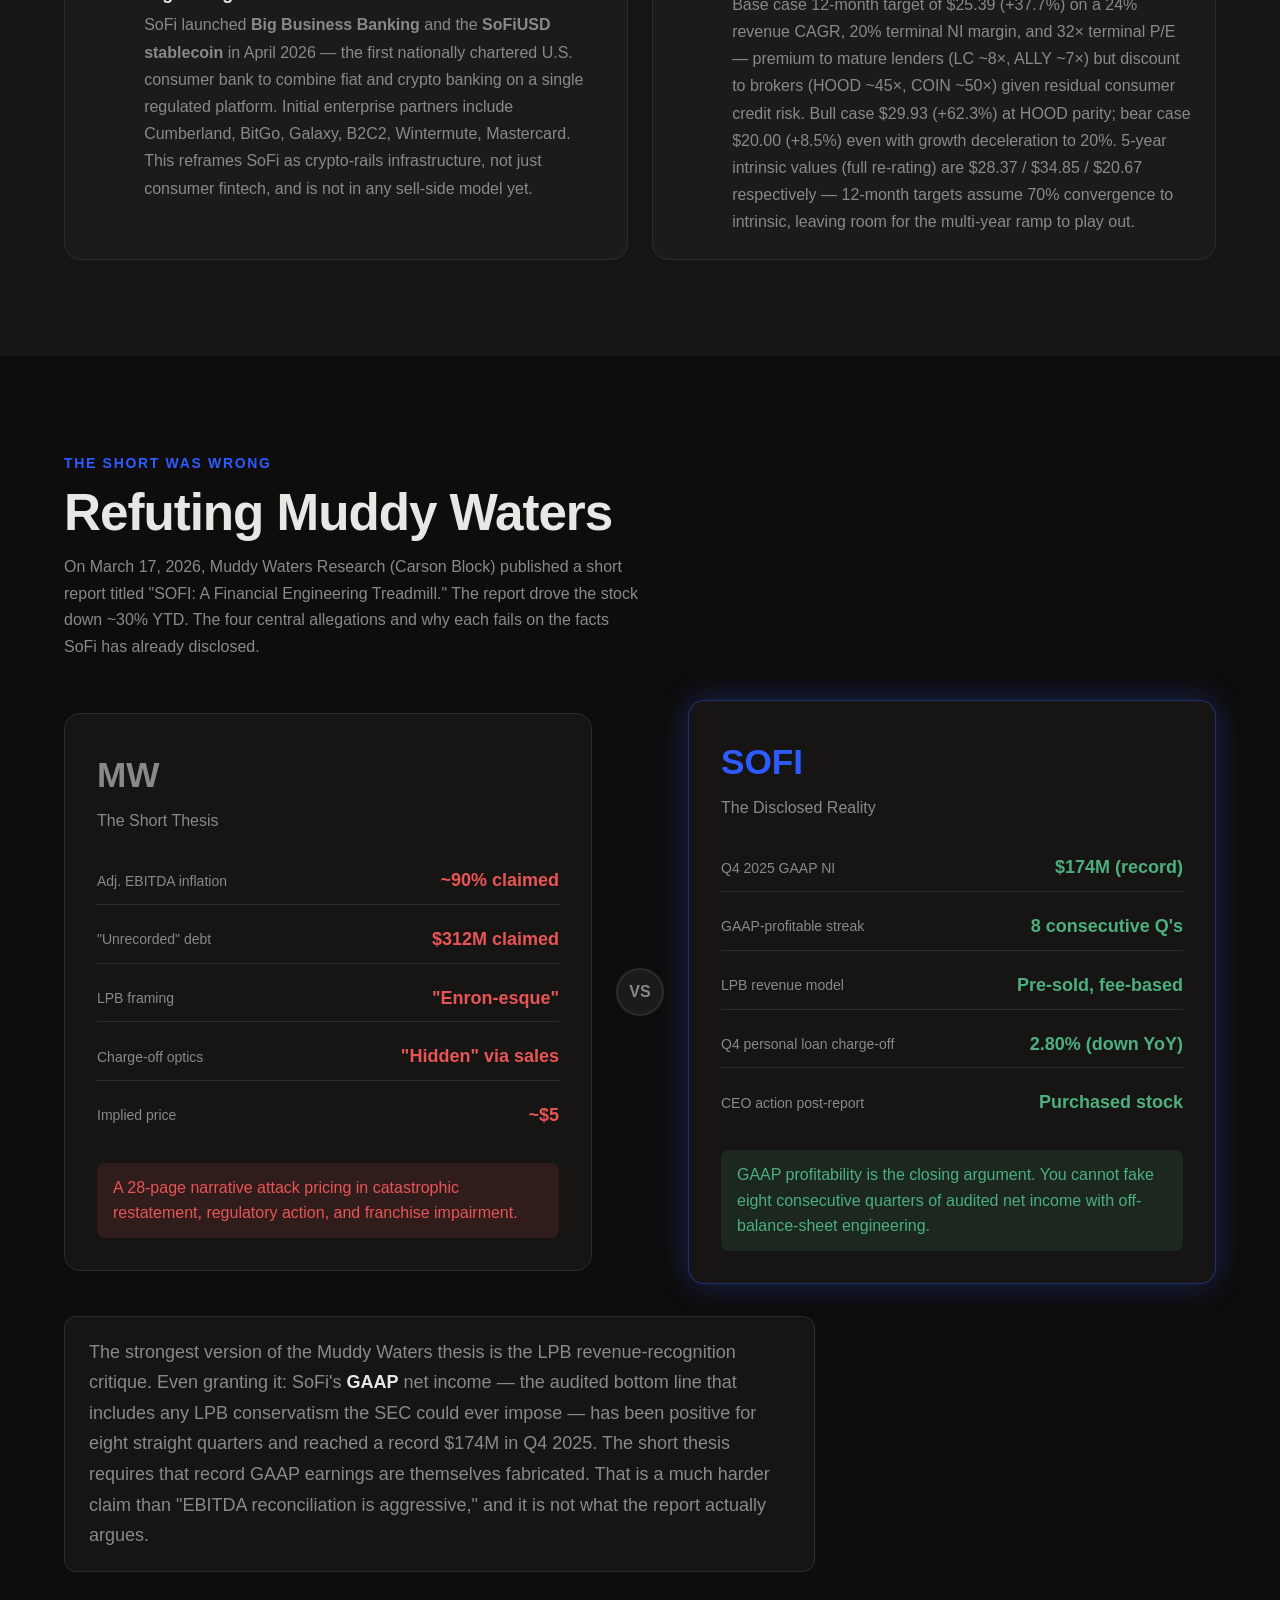
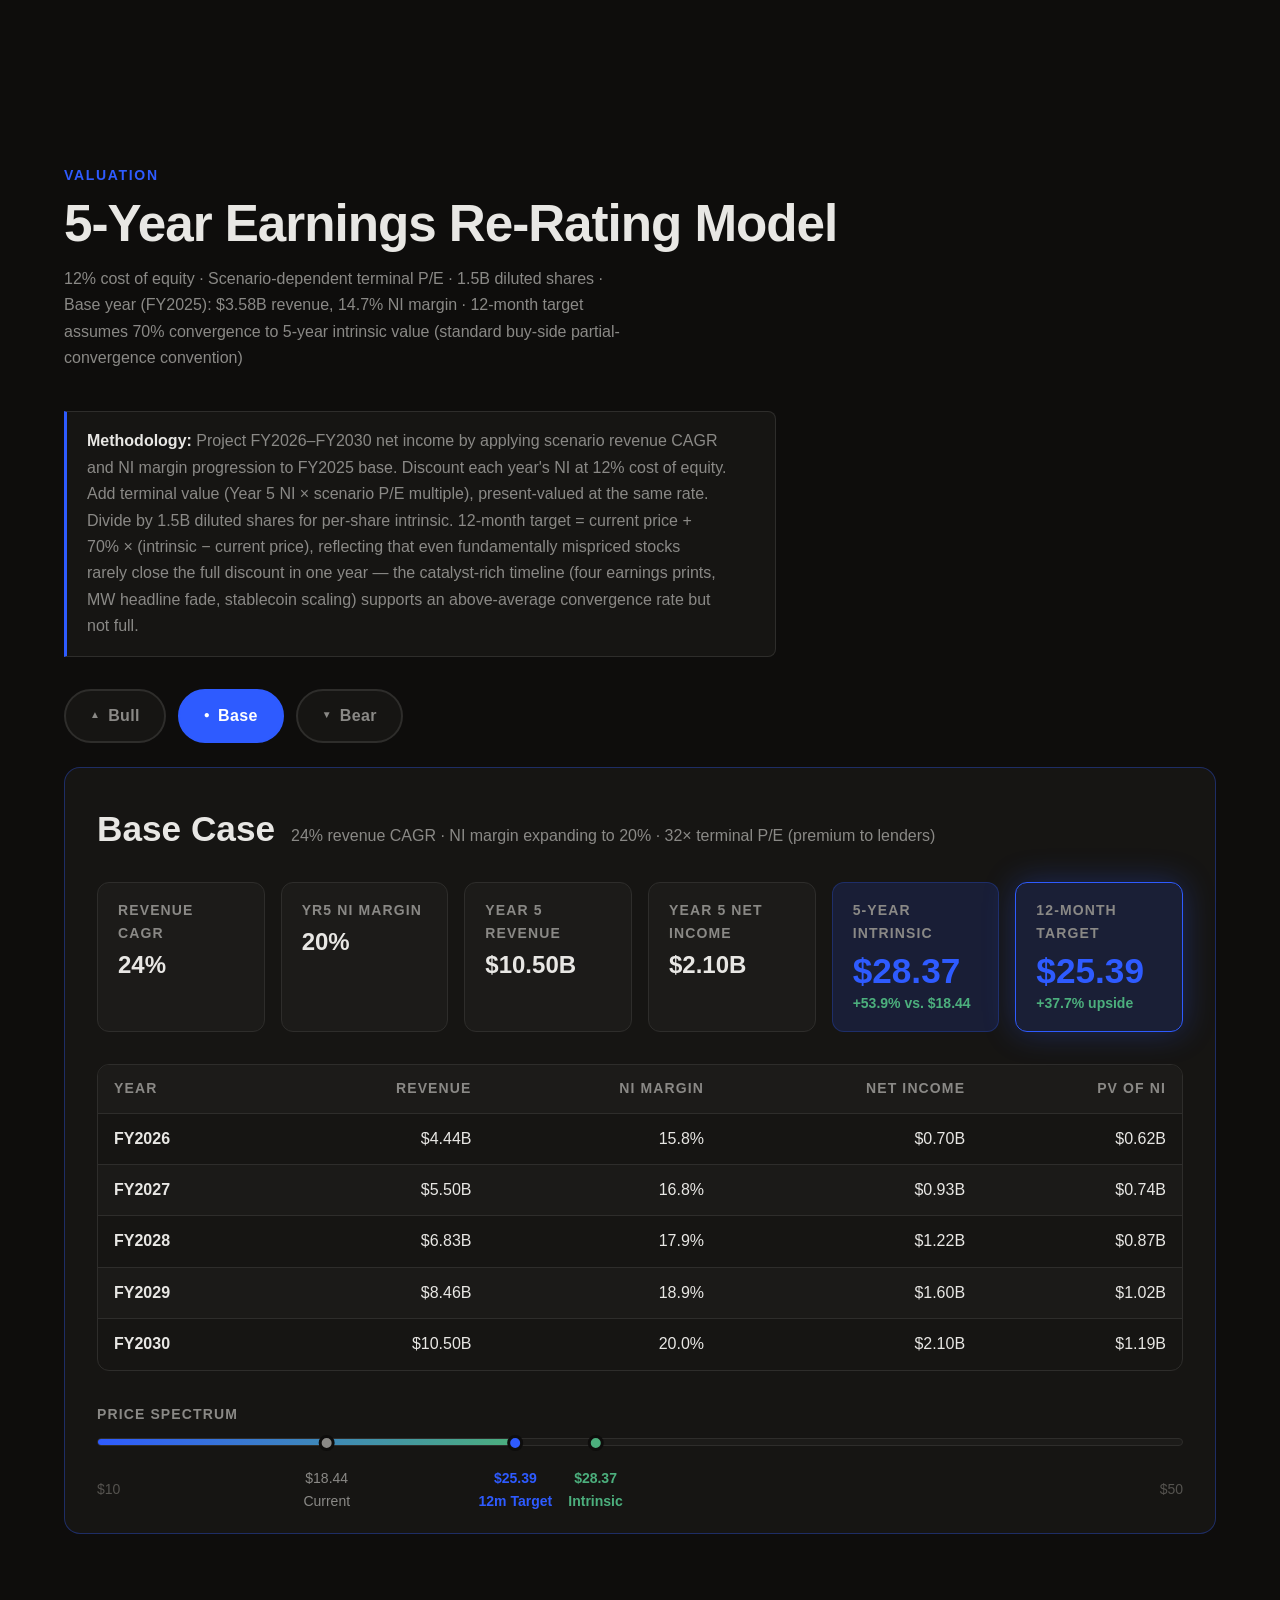
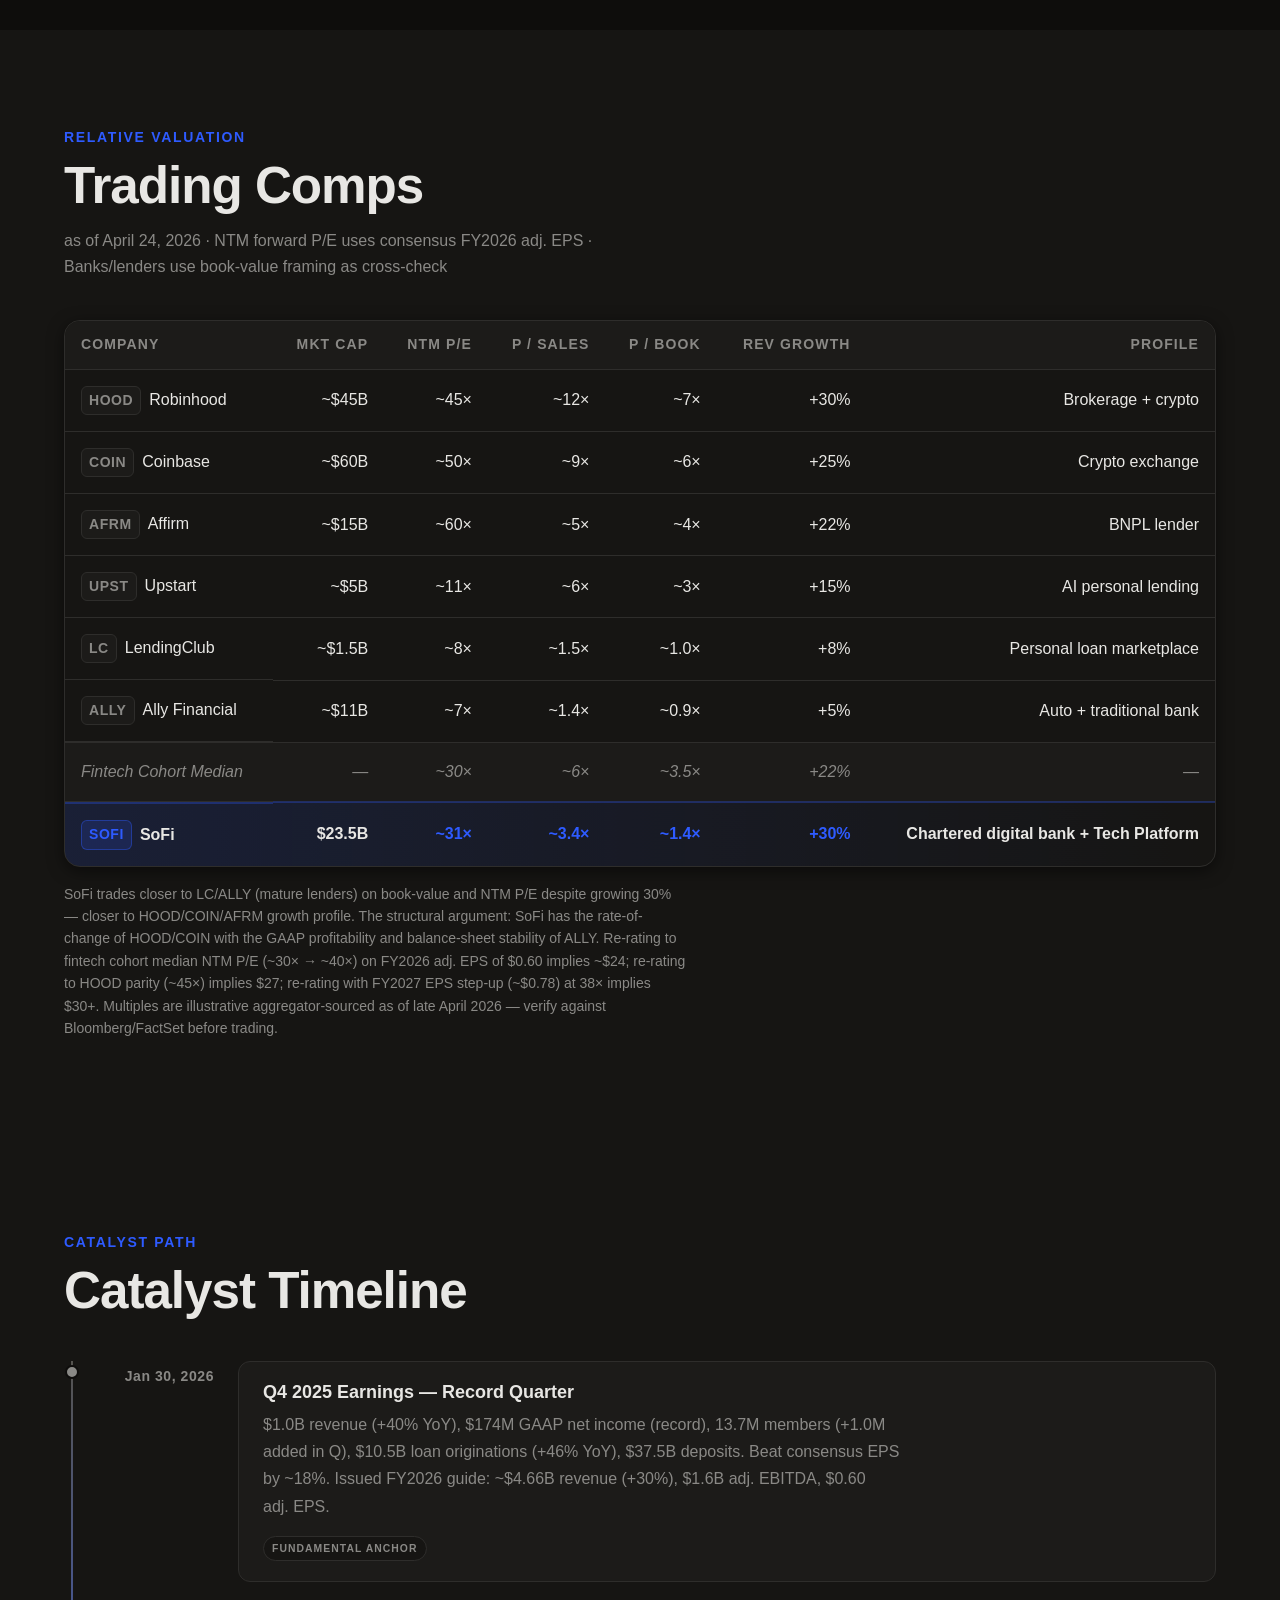
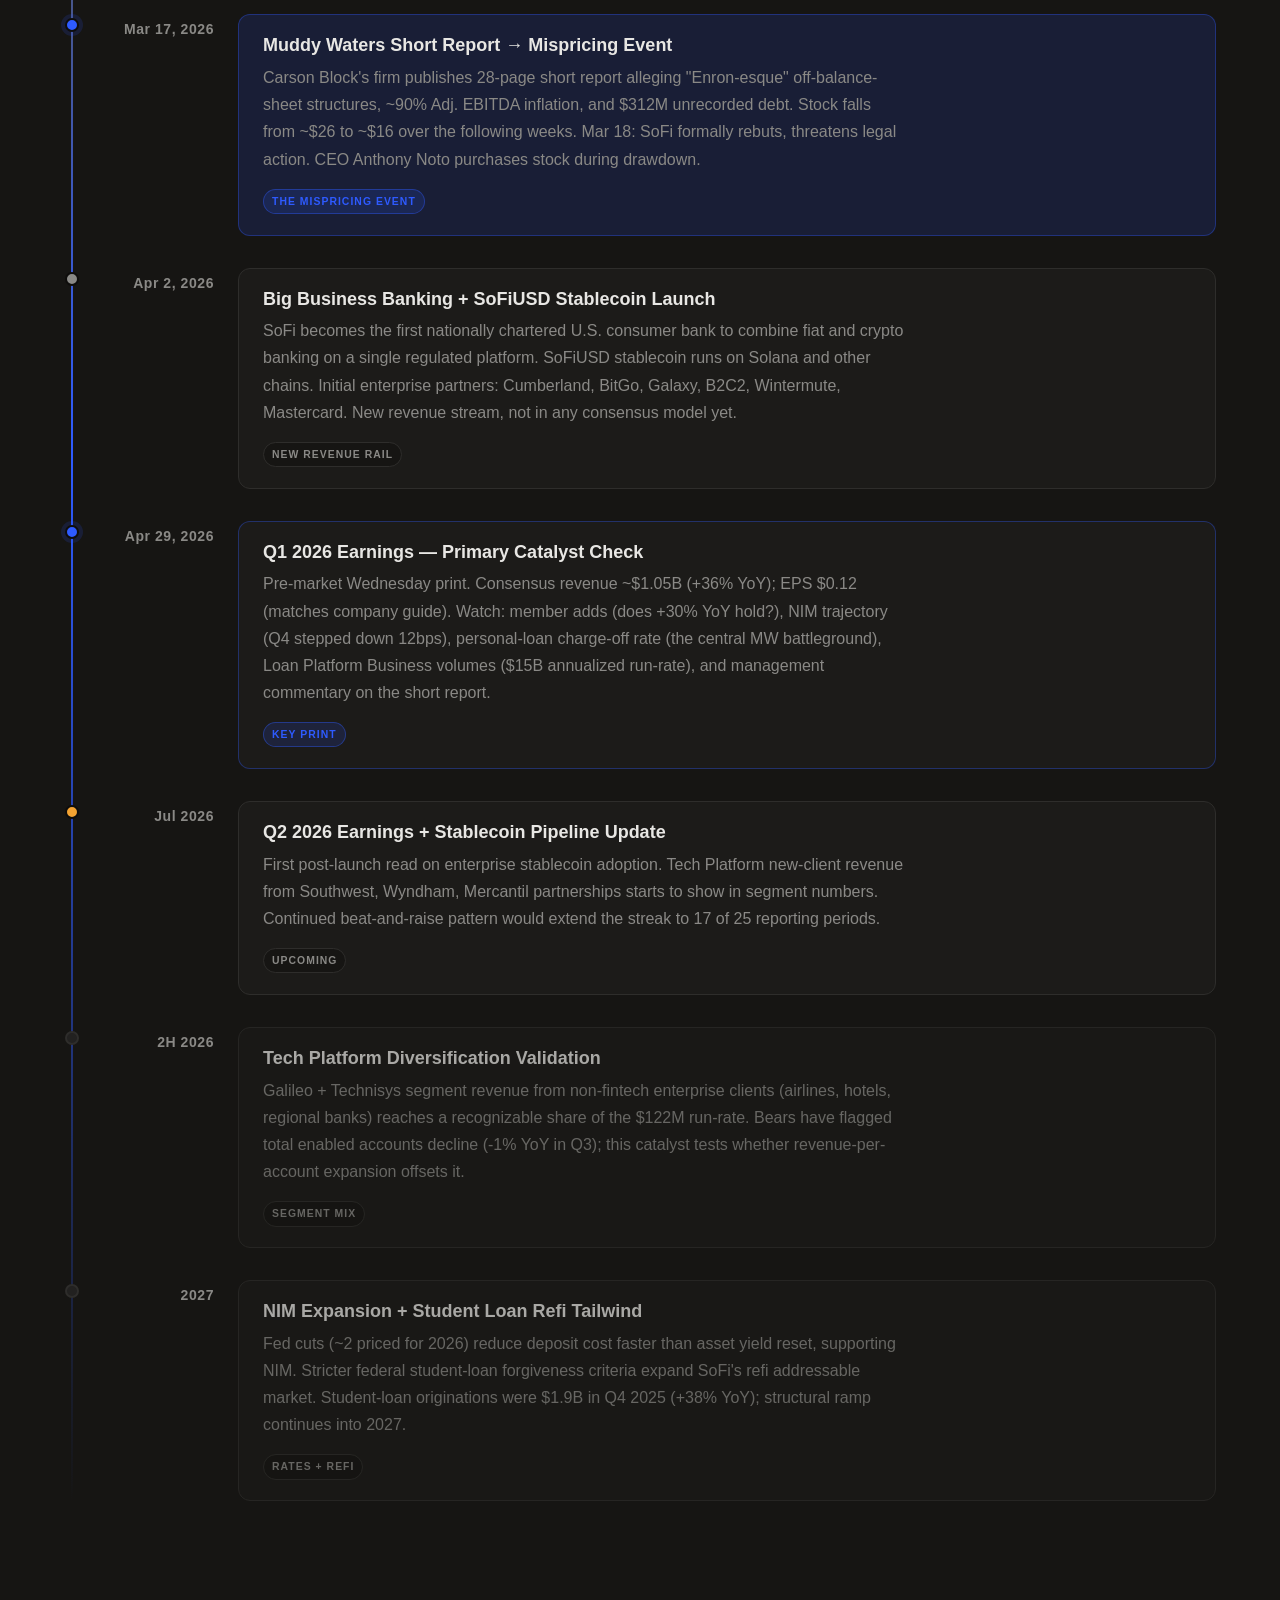
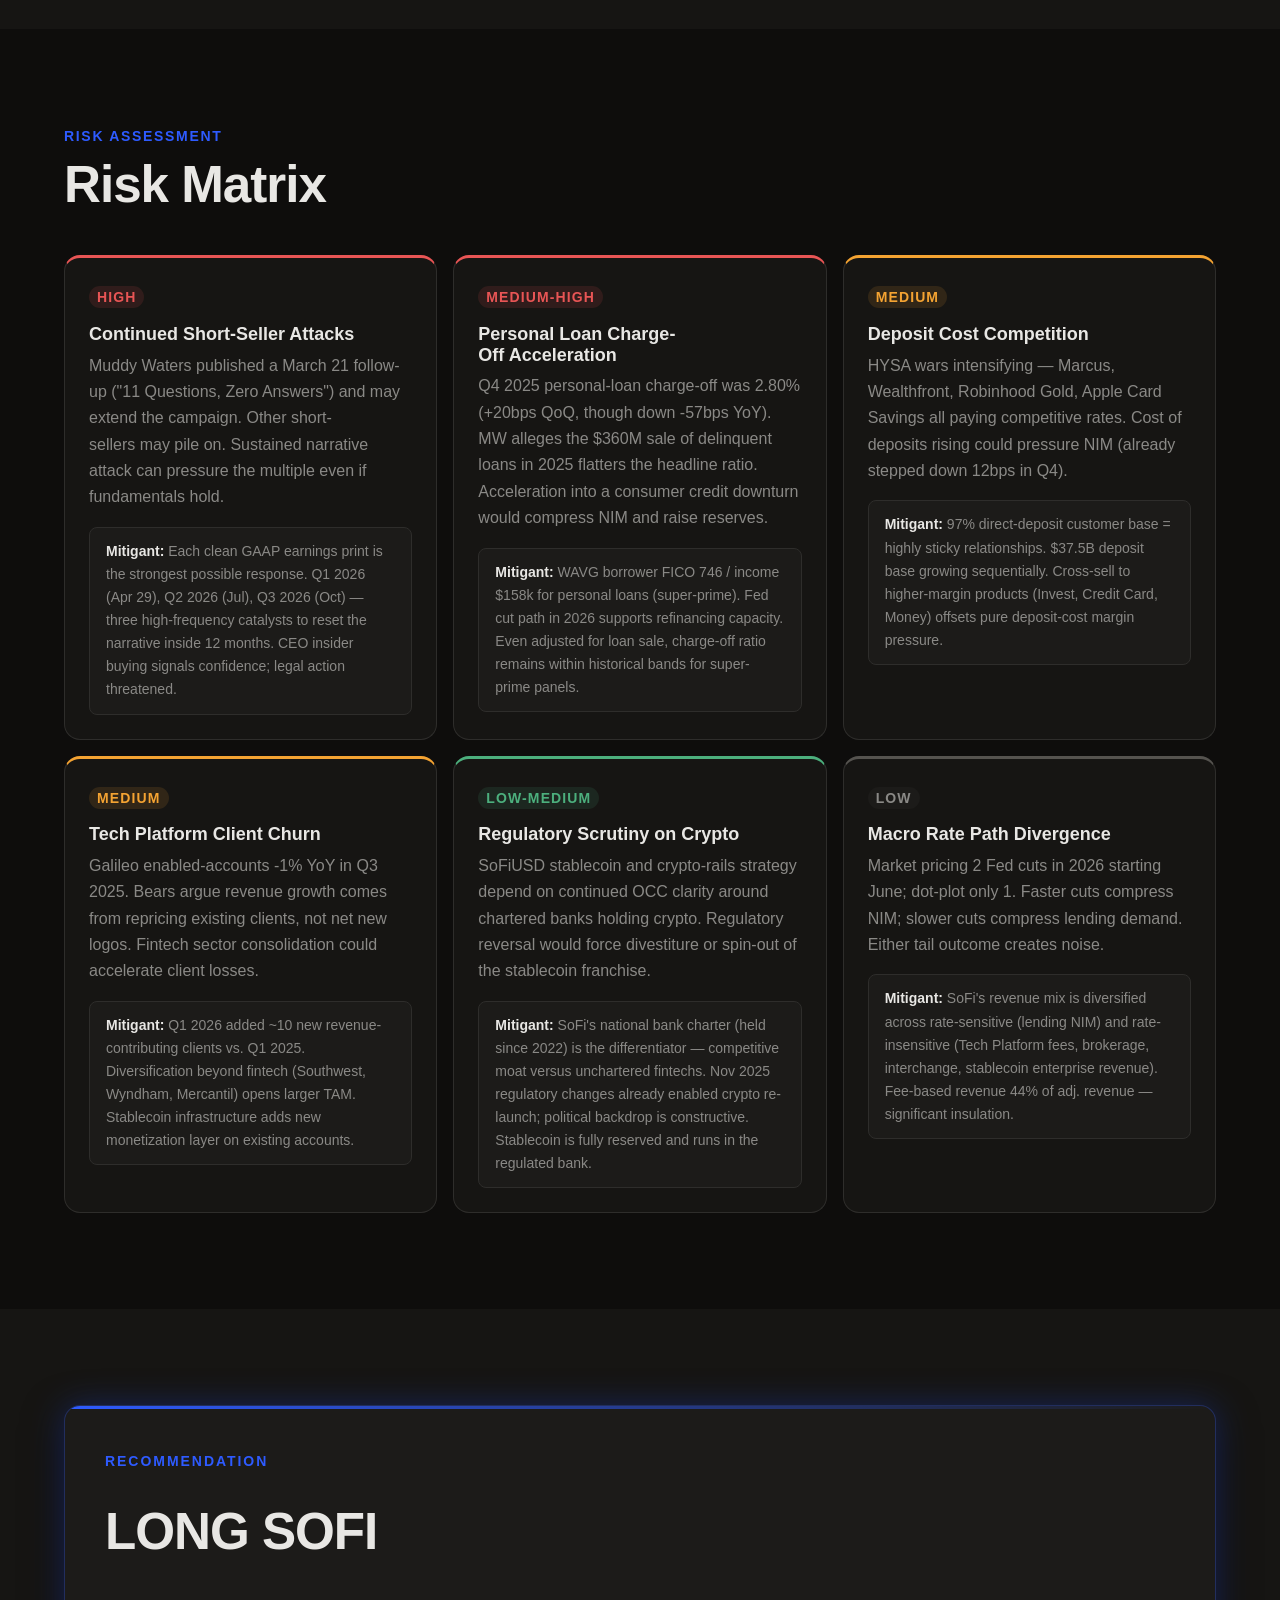
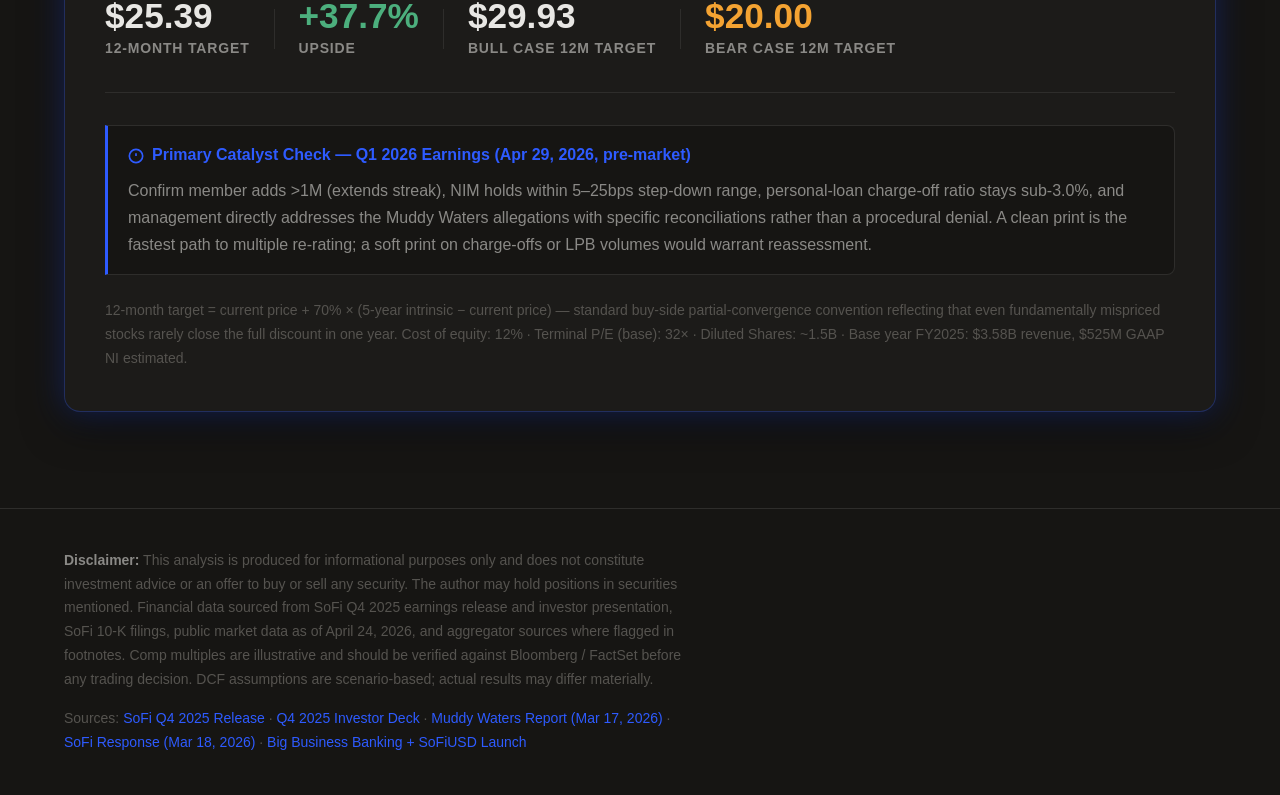
==== commit 3699523b: "Switch to 70% partial convergence; 12m targets distinct from 5-yr intrinsic Standard buy-side conven" ====
--- a/web-app/index.html
+++ b/web-app/index.html
@@ -9,7 +9,7 @@
   <!-- Fonts -->
   <link href="https://api.fontshare.com/v2/css?f[]=cabinet-grotesk@400,500,700,800&f[]=satoshi@300,400,500,700&display=swap" rel="stylesheet" />
 
-  <link rel="stylesheet" href="style.css?v=3" />
+  <link rel="stylesheet" href="style.css?v=4" />
 </head>
 <body>
 
@@ -56,8 +56,8 @@
       <div class="hero-price-pill">
         <span class="hero-price-current">$18.44</span>
         <span class="hero-price-arrow">→</span>
-        <span class="hero-price-target">$28.37</span>
-        <span class="hero-price-upside">+53.9%</span>
+        <span class="hero-price-target">$25.39</span>
+        <span class="hero-price-upside">+37.7%</span>
       </div>
     </div>
 
@@ -132,7 +132,7 @@
         <div class="bullet-number">04</div>
         <div class="bullet-content">
           <h3>Asymmetric Payoff — Bear Case Still Wins</h3>
-          <p>Base case 12-month target of $28.37 (+53.9%) on a 24% revenue CAGR, 20% terminal NI margin, and 32× terminal P/E — premium to mature lenders (LC ~8×, ALLY ~7×) but discount to brokers (HOOD ~45×, COIN ~50×) given residual consumer credit risk. Bull case $34.85 (+89.0%) at HOOD parity; bear case $20.67 (+12.1%) even with growth deceleration to 20%. The downside is structurally protected by an $825M FY2026 adj. NI guide (already disclosed) and a $37.5B deposit franchise.</p>
+          <p>Base case 12-month target of $25.39 (+37.7%) on a 24% revenue CAGR, 20% terminal NI margin, and 32× terminal P/E — premium to mature lenders (LC ~8×, ALLY ~7×) but discount to brokers (HOOD ~45×, COIN ~50×) given residual consumer credit risk. Bull case $29.93 (+62.3%) at HOOD parity; bear case $20.00 (+8.5%) even with growth deceleration to 20%. 5-year intrinsic values (full re-rating) are $28.37 / $34.85 / $20.67 respectively — 12-month targets assume 70% convergence to intrinsic, leaving room for the multi-year ramp to play out.</p>
         </div>
       </div>
     </div>
@@ -230,11 +230,11 @@
     <div class="section-header">
       <span class="section-label">Valuation</span>
       <h2>5-Year Earnings Re-Rating Model</h2>
-      <p class="section-desc">12% cost of equity · Scenario-dependent terminal P/E · 1.5B diluted shares · Base year (FY2025): $3.58B revenue, 14.7% NI margin · 12-month PT assumes full convergence to intrinsic given catalyst-rich timeline (Q1 print, multiple earnings releases, MW headline fade)</p>
+      <p class="section-desc">12% cost of equity · Scenario-dependent terminal P/E · 1.5B diluted shares · Base year (FY2025): $3.58B revenue, 14.7% NI margin · 12-month target assumes 70% convergence to 5-year intrinsic value (standard buy-side partial-convergence convention)</p>
     </div>
 
     <div class="dcf-methodology">
-      <p><strong>Methodology:</strong> Project FY2026–FY2030 net income by applying scenario revenue CAGR and NI margin progression to FY2025 base. Discount each year's NI at 12% cost of equity. Add terminal value (Year 5 NI × scenario P/E multiple), present-valued at the same rate. Divide by 1.5B diluted shares for per-share intrinsic. 12-month target equals intrinsic — full convergence is appropriate when the catalyst path includes four earnings prints in the next twelve months and the central overhang is a short-seller narrative that fades with each beat.</p>
+      <p><strong>Methodology:</strong> Project FY2026–FY2030 net income by applying scenario revenue CAGR and NI margin progression to FY2025 base. Discount each year's NI at 12% cost of equity. Add terminal value (Year 5 NI × scenario P/E multiple), present-valued at the same rate. Divide by 1.5B diluted shares for per-share intrinsic. 12-month target = current price + 70% × (intrinsic − current price), reflecting that even fundamentally mispriced stocks rarely close the full discount in one year — the catalyst-rich timeline (four earnings prints, MW headline fade, stablecoin scaling) supports an above-average convergence rate but not full.</p>
     </div>
 
     <!-- Scenario Toggles -->
@@ -281,8 +281,8 @@
         </div>
         <div class="dcf-metric dcf-metric--primary">
           <div class="dcf-metric-label">12-Month Target</div>
-          <div class="dcf-metric-value" id="sc-target">$28.37</div>
-          <div class="dcf-metric-sub" id="sc-target-upside">+53.9% upside</div>
+          <div class="dcf-metric-value" id="sc-target">$25.39</div>
+          <div class="dcf-metric-sub" id="sc-target-upside">+37.7% upside</div>
         </div>
       </div>
 
@@ -614,23 +614,23 @@
         <div class="rec-action">LONG SOFI</div>
         <div class="rec-target-row">
           <div class="rec-metric">
-            <div class="rec-metric-val">$28.37</div>
+            <div class="rec-metric-val">$25.39</div>
             <div class="rec-metric-label">12-Month Target</div>
           </div>
           <div class="rec-divider-v"></div>
           <div class="rec-metric">
-            <div class="rec-metric-val rec-upside">+53.9%</div>
+            <div class="rec-metric-val rec-upside">+37.7%</div>
             <div class="rec-metric-label">Upside</div>
           </div>
           <div class="rec-divider-v"></div>
           <div class="rec-metric">
-            <div class="rec-metric-val">$34.85</div>
-            <div class="rec-metric-label">Bull Case Target</div>
+            <div class="rec-metric-val">$29.93</div>
+            <div class="rec-metric-label">Bull Case 12m Target</div>
           </div>
           <div class="rec-divider-v"></div>
           <div class="rec-metric">
-            <div class="rec-metric-val rec-bear">$20.67</div>
-            <div class="rec-metric-label">Bear Case Target</div>
+            <div class="rec-metric-val rec-bear">$20.00</div>
+            <div class="rec-metric-label">Bear Case 12m Target</div>
           </div>
         </div>
       </div>
@@ -644,7 +644,7 @@
       </div>
 
       <div class="rec-methodology">
-        12-month target equals 5-year intrinsic value (full convergence) — appropriate when the catalyst path includes four earnings prints in the next twelve months and the central overhang is a short-seller narrative that fades with each clean GAAP beat. Cost of equity: 12% · Terminal P/E (base): 32× · Diluted Shares: ~1.5B · Base year FY2025: $3.58B revenue, $525M GAAP NI estimated.
+        12-month target = current price + 70% × (5-year intrinsic − current price) — standard buy-side partial-convergence convention reflecting that even fundamentally mispriced stocks rarely close the full discount in one year. Cost of equity: 12% · Terminal P/E (base): 32× · Diluted Shares: ~1.5B · Base year FY2025: $3.58B revenue, $525M GAAP NI estimated.
       </div>
     </div>
   </div>
@@ -666,6 +666,6 @@
   </div>
 </footer>
 
-<script src="app.js?v=3"></script>
+<script src="app.js?v=4"></script>
 </body>
 </html>
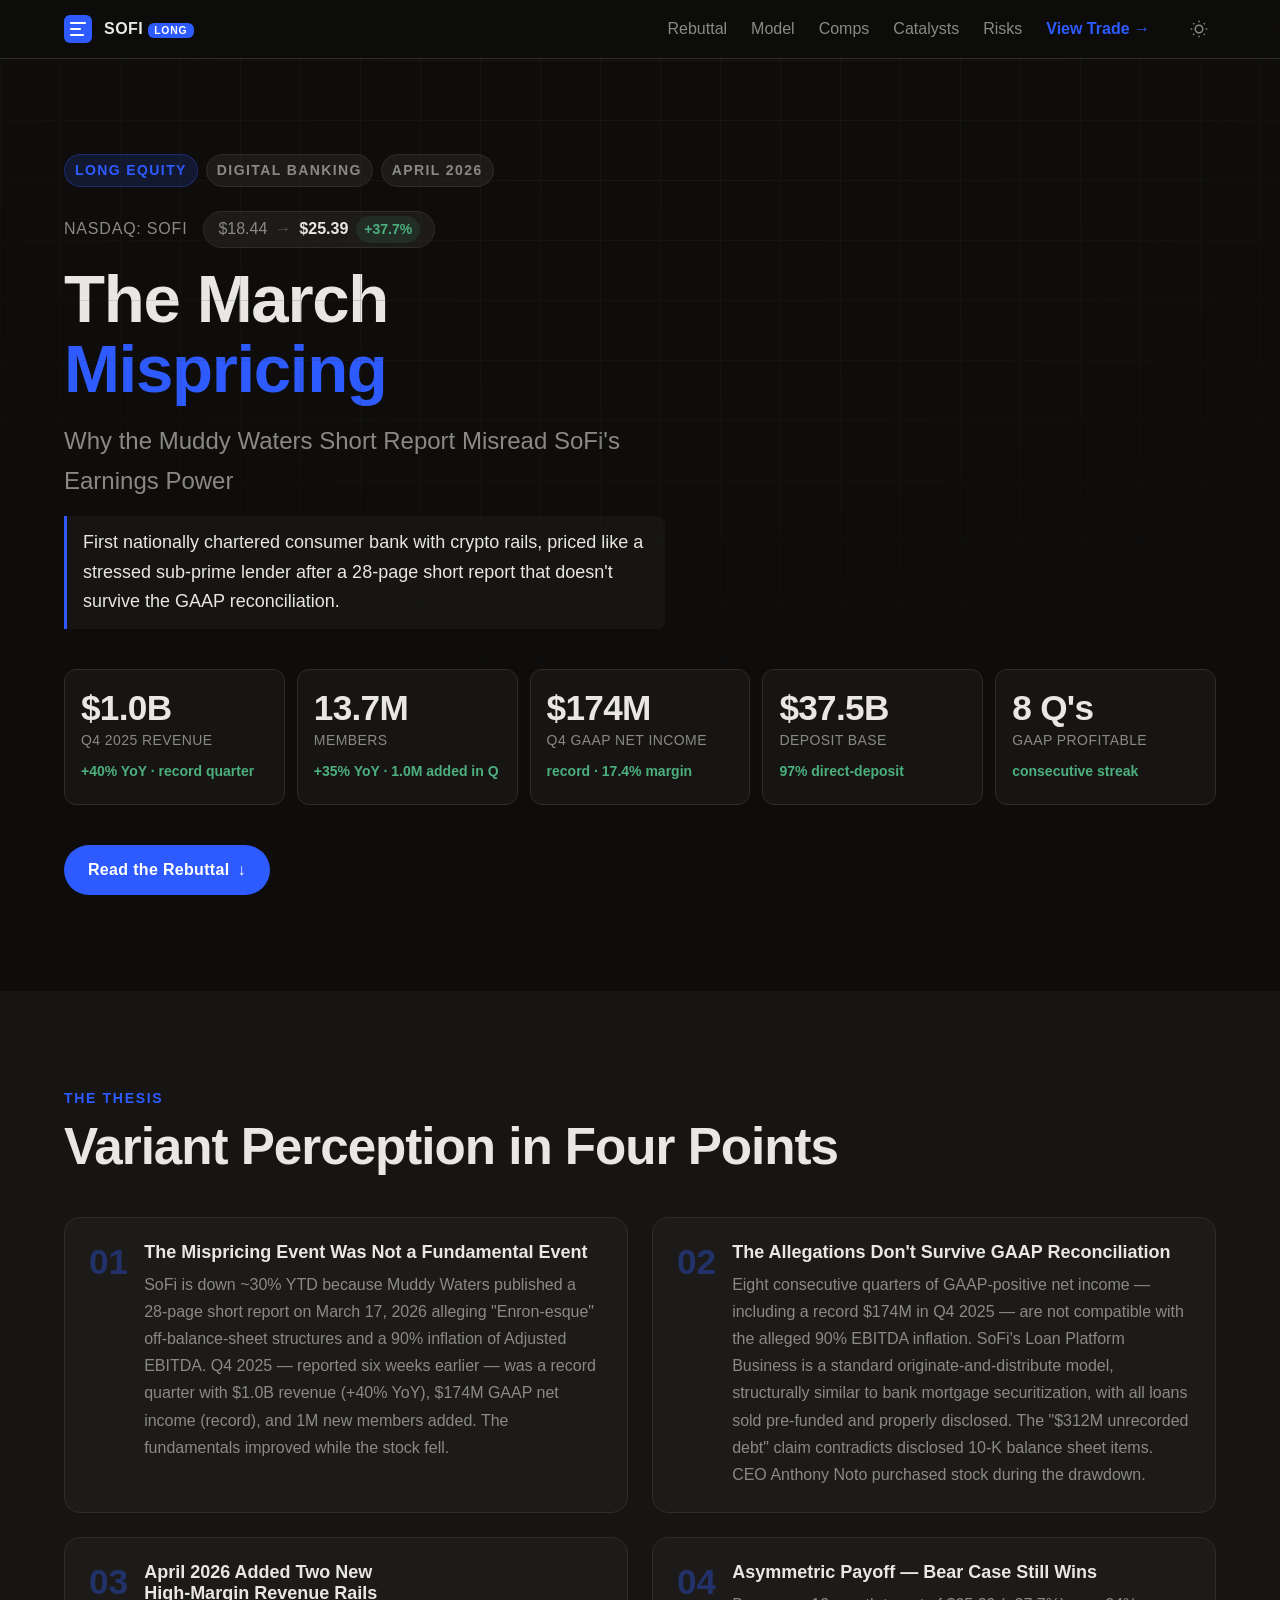
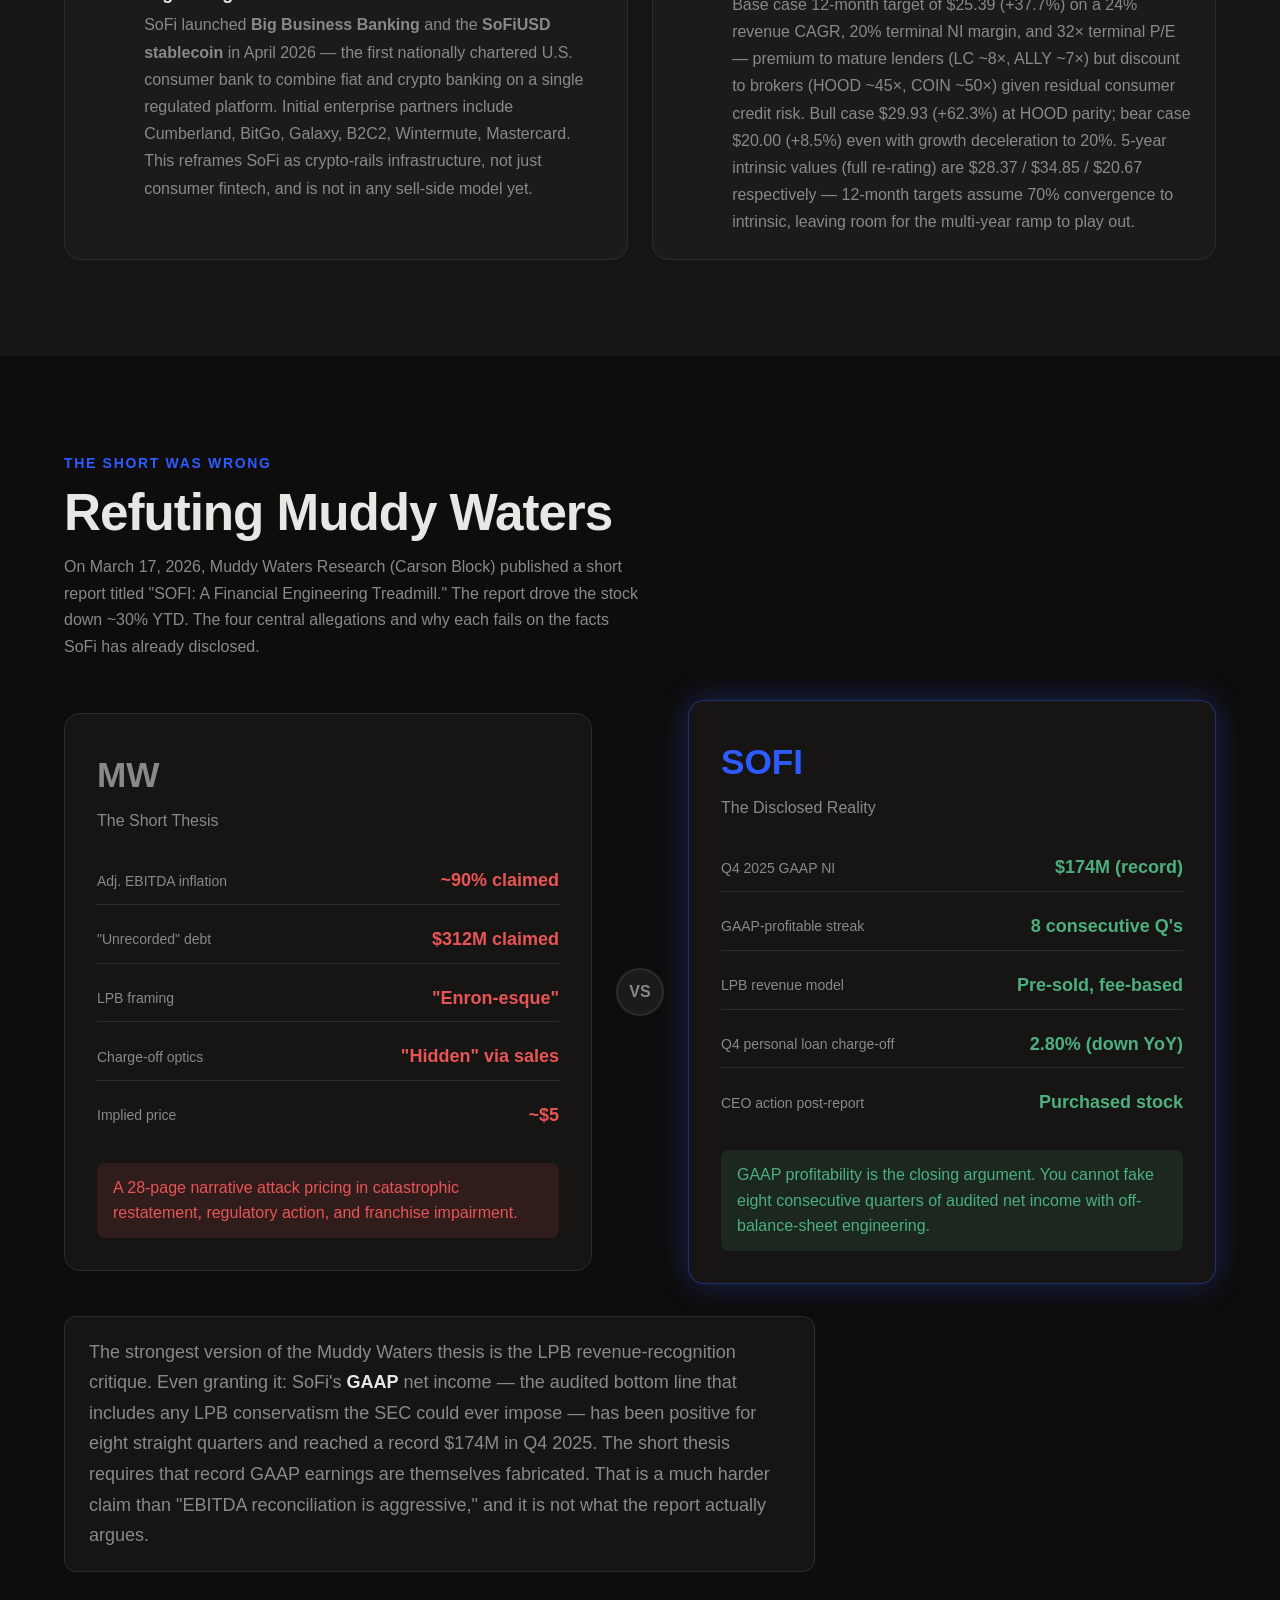
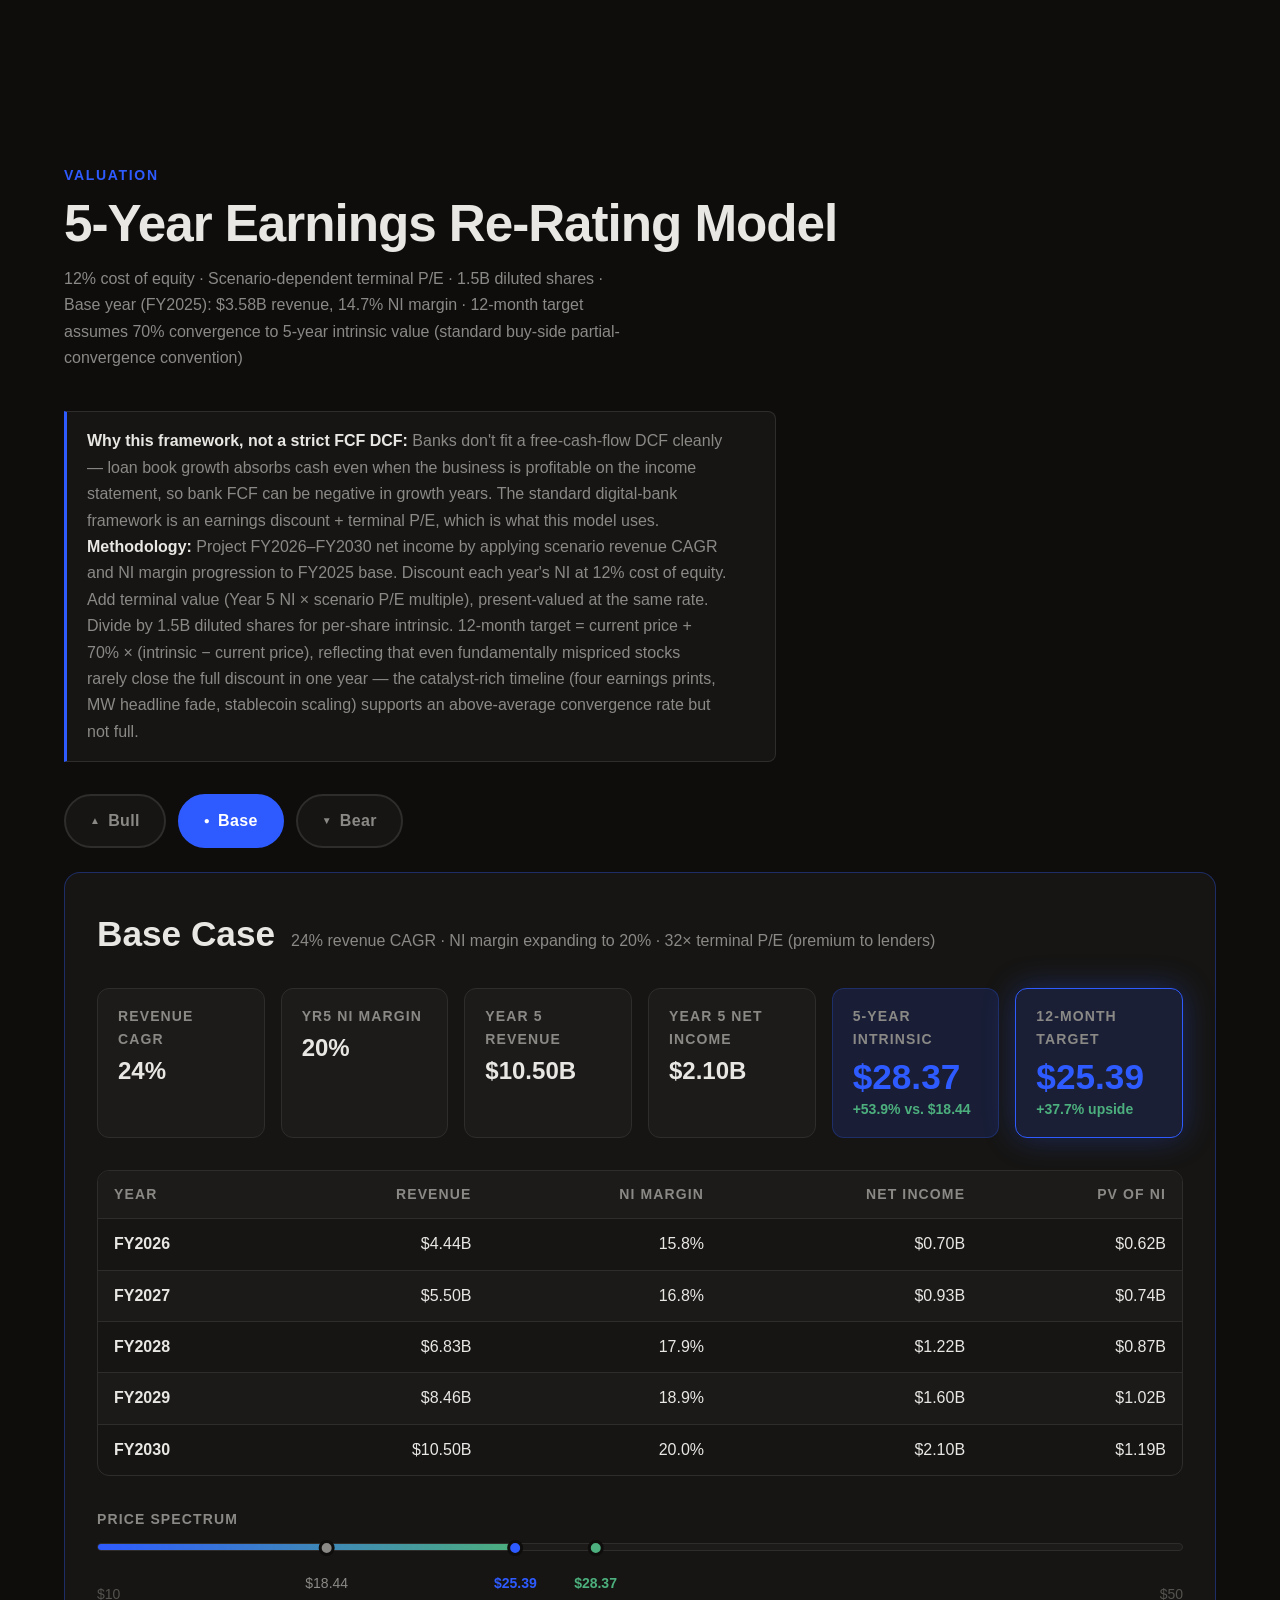
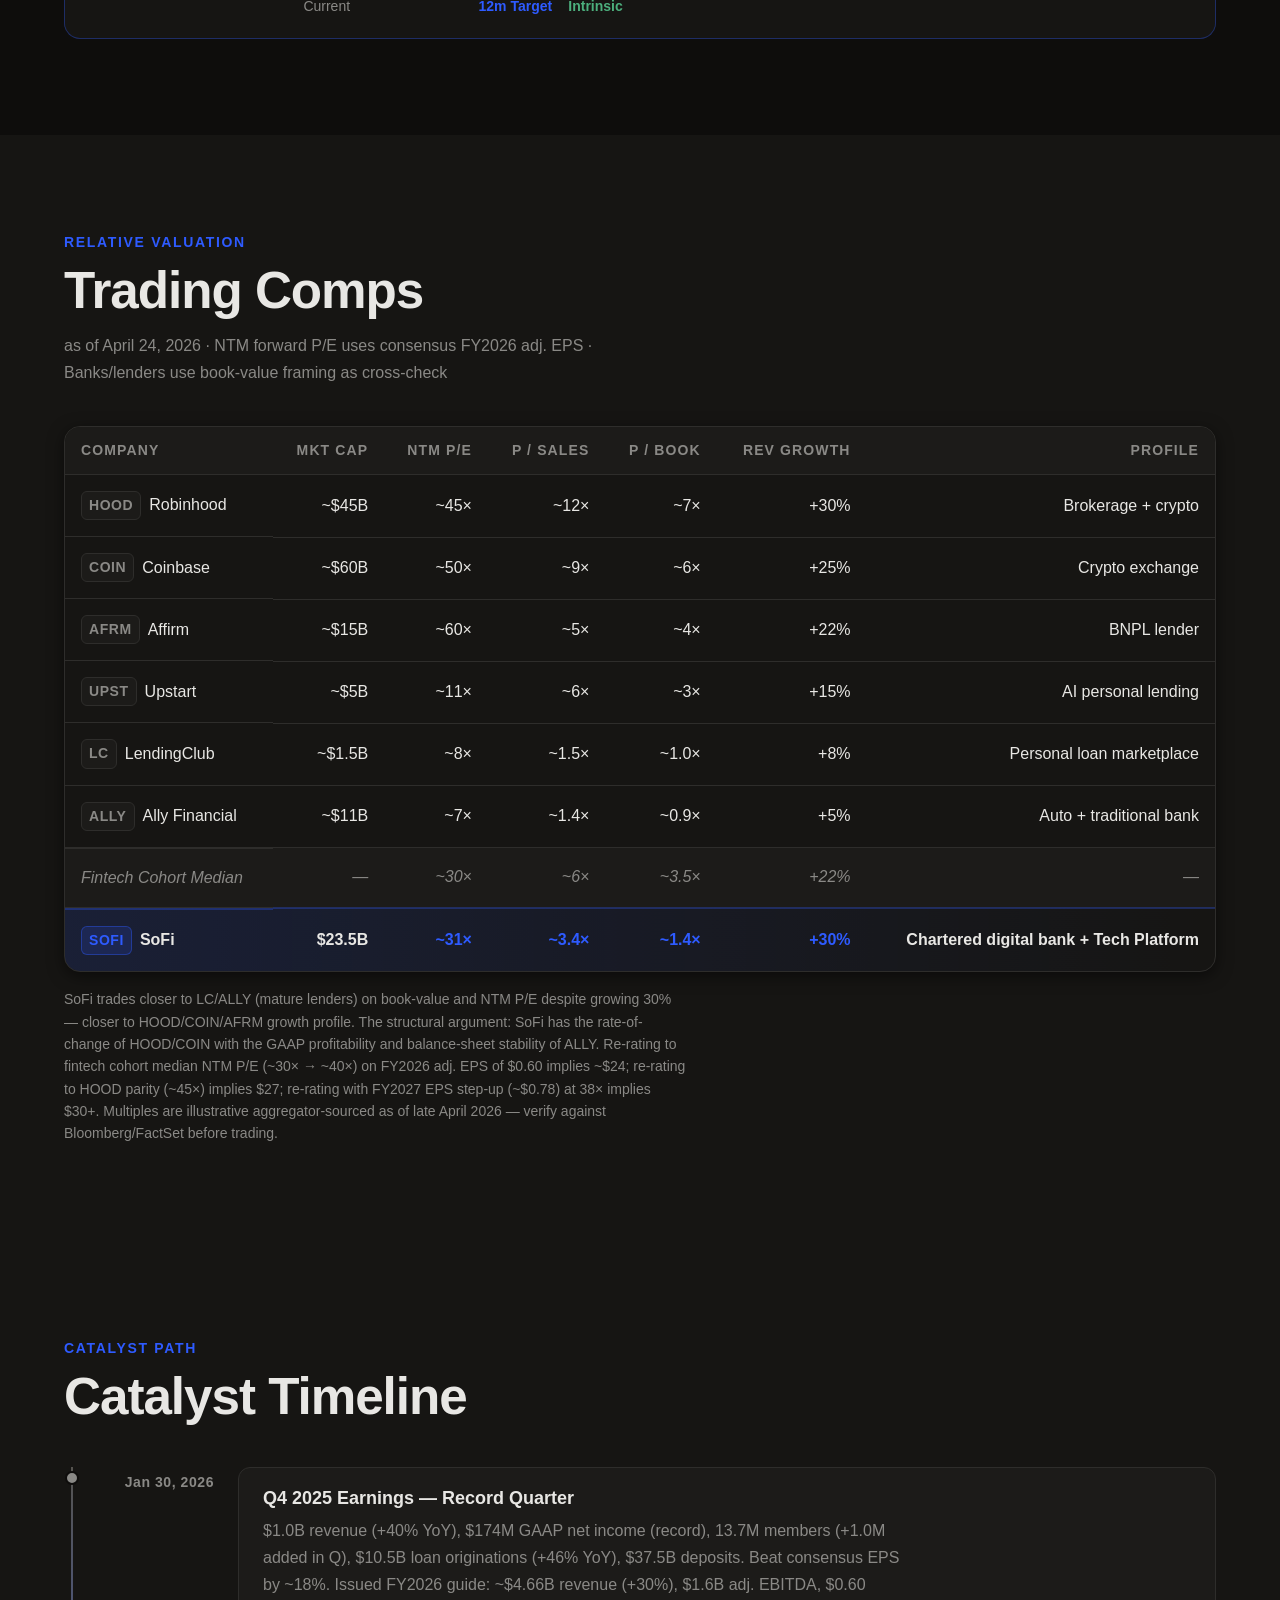
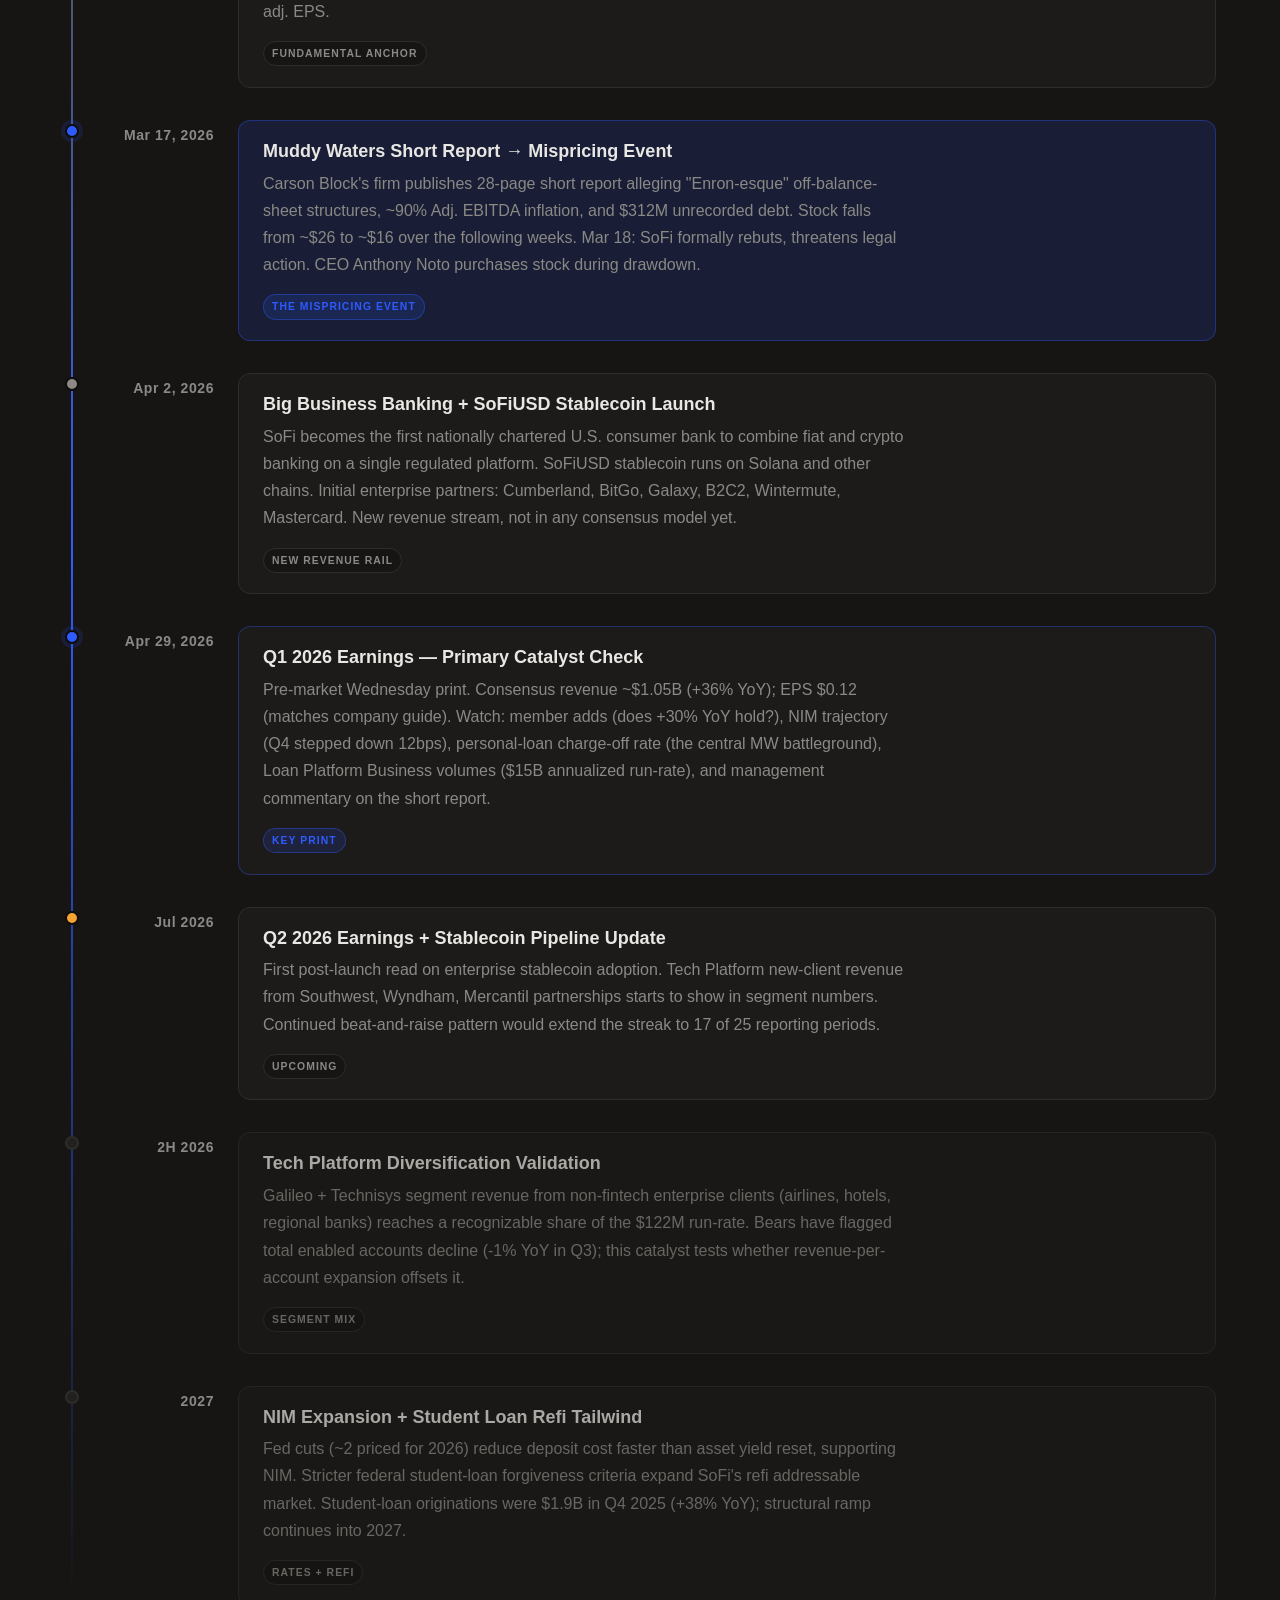
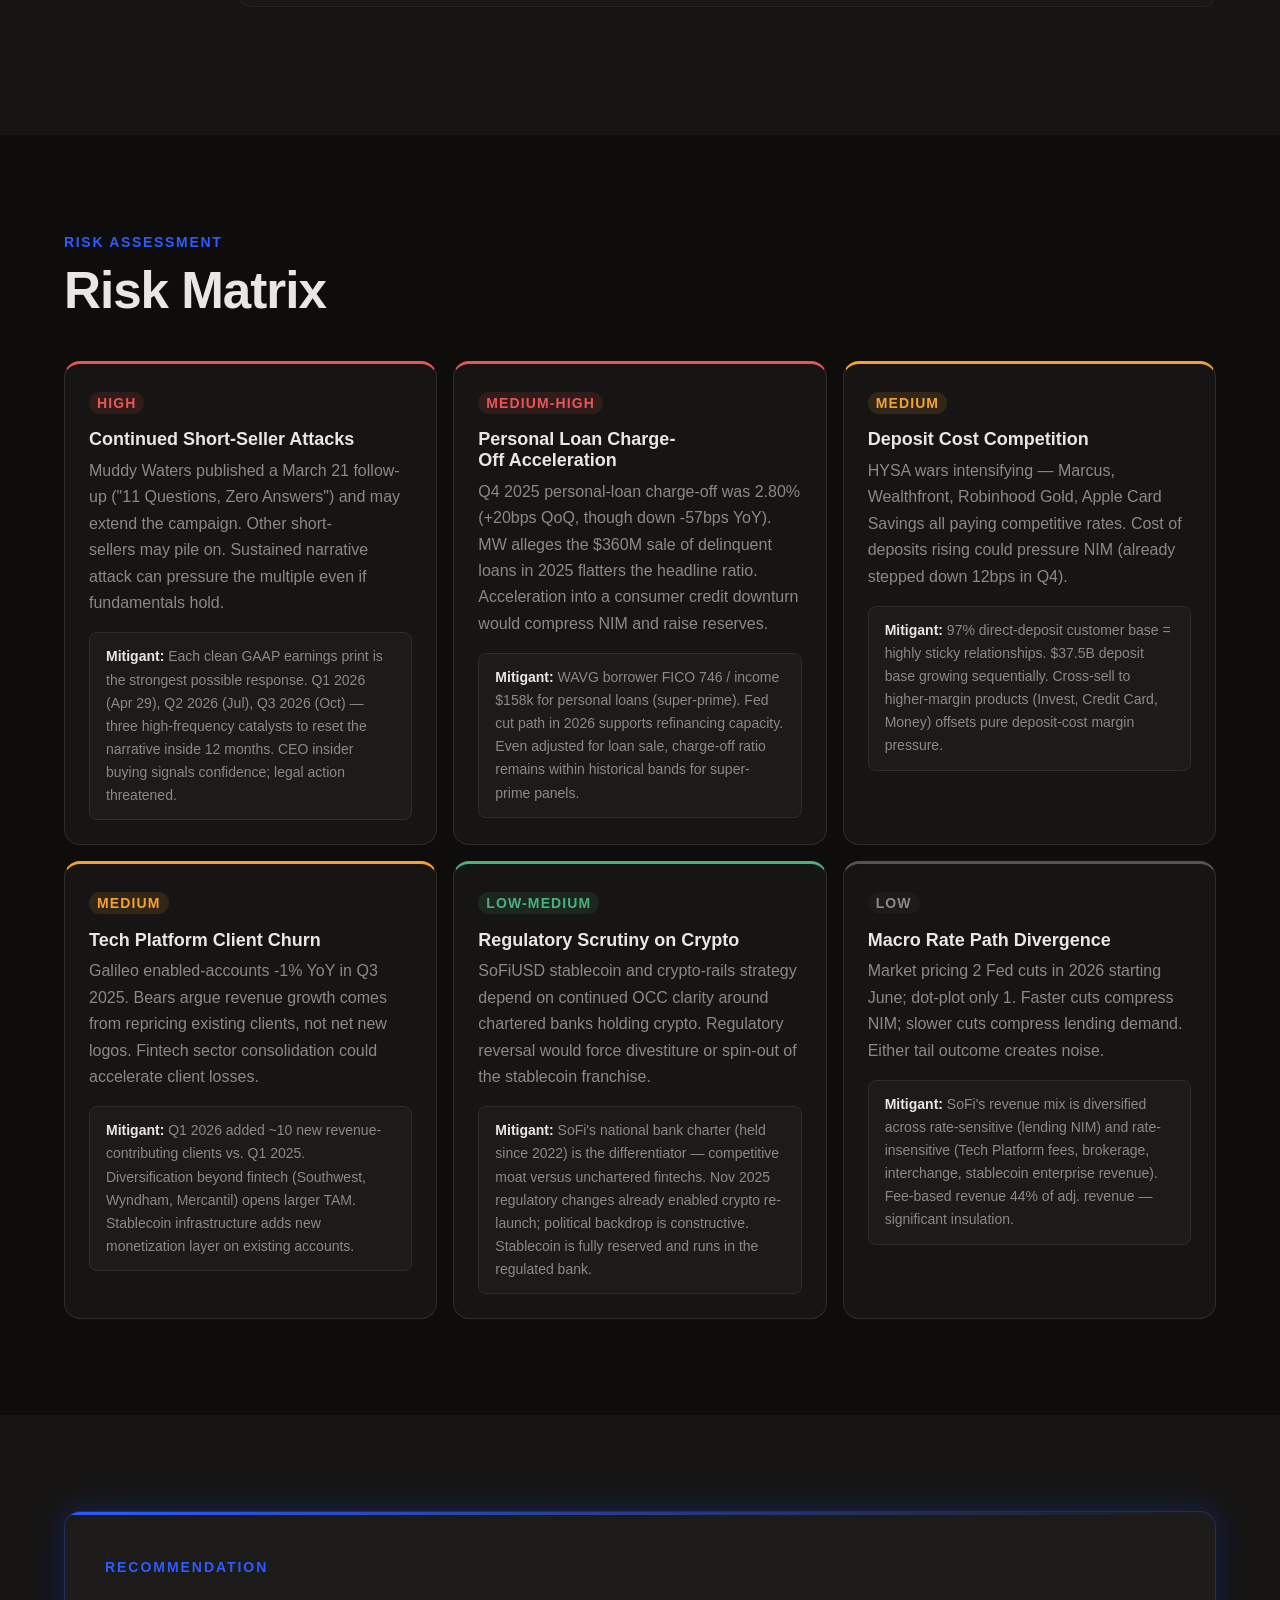
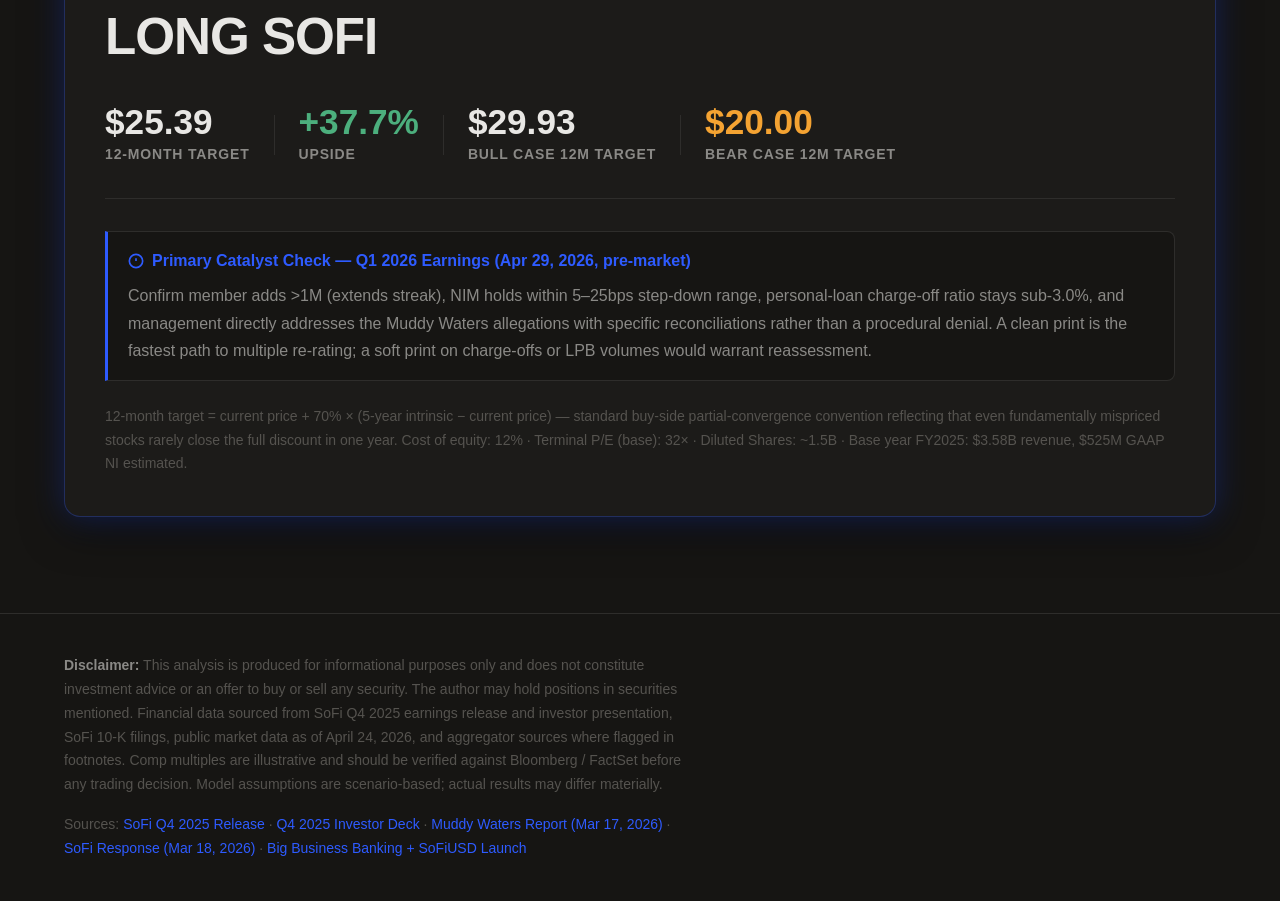
==== commit d4256ac7: "Add framework note: why earnings model not strict FCF DCF for banks" ====
--- a/web-app/index.html
+++ b/web-app/index.html
@@ -234,6 +234,7 @@
     </div>
 
     <div class="dcf-methodology">
+      <p><strong>Why this framework, not a strict FCF DCF:</strong> Banks don't fit a free-cash-flow DCF cleanly — loan book growth absorbs cash even when the business is profitable on the income statement, so bank FCF can be negative in growth years. The standard digital-bank framework is an earnings discount + terminal P/E, which is what this model uses.</p>
       <p><strong>Methodology:</strong> Project FY2026–FY2030 net income by applying scenario revenue CAGR and NI margin progression to FY2025 base. Discount each year's NI at 12% cost of equity. Add terminal value (Year 5 NI × scenario P/E multiple), present-valued at the same rate. Divide by 1.5B diluted shares for per-share intrinsic. 12-month target = current price + 70% × (intrinsic − current price), reflecting that even fundamentally mispriced stocks rarely close the full discount in one year — the catalyst-rich timeline (four earnings prints, MW headline fade, stablecoin scaling) supports an above-average convergence rate but not full.</p>
     </div>
 
@@ -657,7 +658,7 @@
   <div class="container">
     <div class="footer-inner">
       <div class="footer-disclaimer">
-        <strong>Disclaimer:</strong> This analysis is produced for informational purposes only and does not constitute investment advice or an offer to buy or sell any security. The author may hold positions in securities mentioned. Financial data sourced from SoFi Q4 2025 earnings release and investor presentation, SoFi 10-K filings, public market data as of April 24, 2026, and aggregator sources where flagged in footnotes. Comp multiples are illustrative and should be verified against Bloomberg / FactSet before any trading decision. DCF assumptions are scenario-based; actual results may differ materially.
+        <strong>Disclaimer:</strong> This analysis is produced for informational purposes only and does not constitute investment advice or an offer to buy or sell any security. The author may hold positions in securities mentioned. Financial data sourced from SoFi Q4 2025 earnings release and investor presentation, SoFi 10-K filings, public market data as of April 24, 2026, and aggregator sources where flagged in footnotes. Comp multiples are illustrative and should be verified against Bloomberg / FactSet before any trading decision. Model assumptions are scenario-based; actual results may differ materially.
       </div>
       <div class="footer-sources">
         Sources: <a href="https://s27.q4cdn.com/749715820/files/doc_financials/2025/q4/2025-Q4-Earnings-Release.pdf" target="_blank" rel="noopener">SoFi Q4 2025 Release</a> · <a href="https://s27.q4cdn.com/749715820/files/doc_financials/2025/q4/2025-Q4-Investor-Presentation-vFINAL.pdf" target="_blank" rel="noopener">Q4 2025 Investor Deck</a> · <a href="https://muddywatersresearch.com/research/2026/mw-short-0317/" target="_blank" rel="noopener">Muddy Waters Report (Mar 17, 2026)</a> · <a href="https://investors.sofi.com/news/news-details/2026/SoFi-Responds-to-Inaccurate-Short-Seller-Report/default.aspx" target="_blank" rel="noopener">SoFi Response (Mar 18, 2026)</a> · <a href="https://investors.sofi.com/news/news-details/2026/SoFi-Launches-Big-Business-Banking-to-Power-Fiat-and-Crypto-Banking-on-a-Single-Regulated-Platform/default.aspx" target="_blank" rel="noopener">Big Business Banking + SoFiUSD Launch</a>
